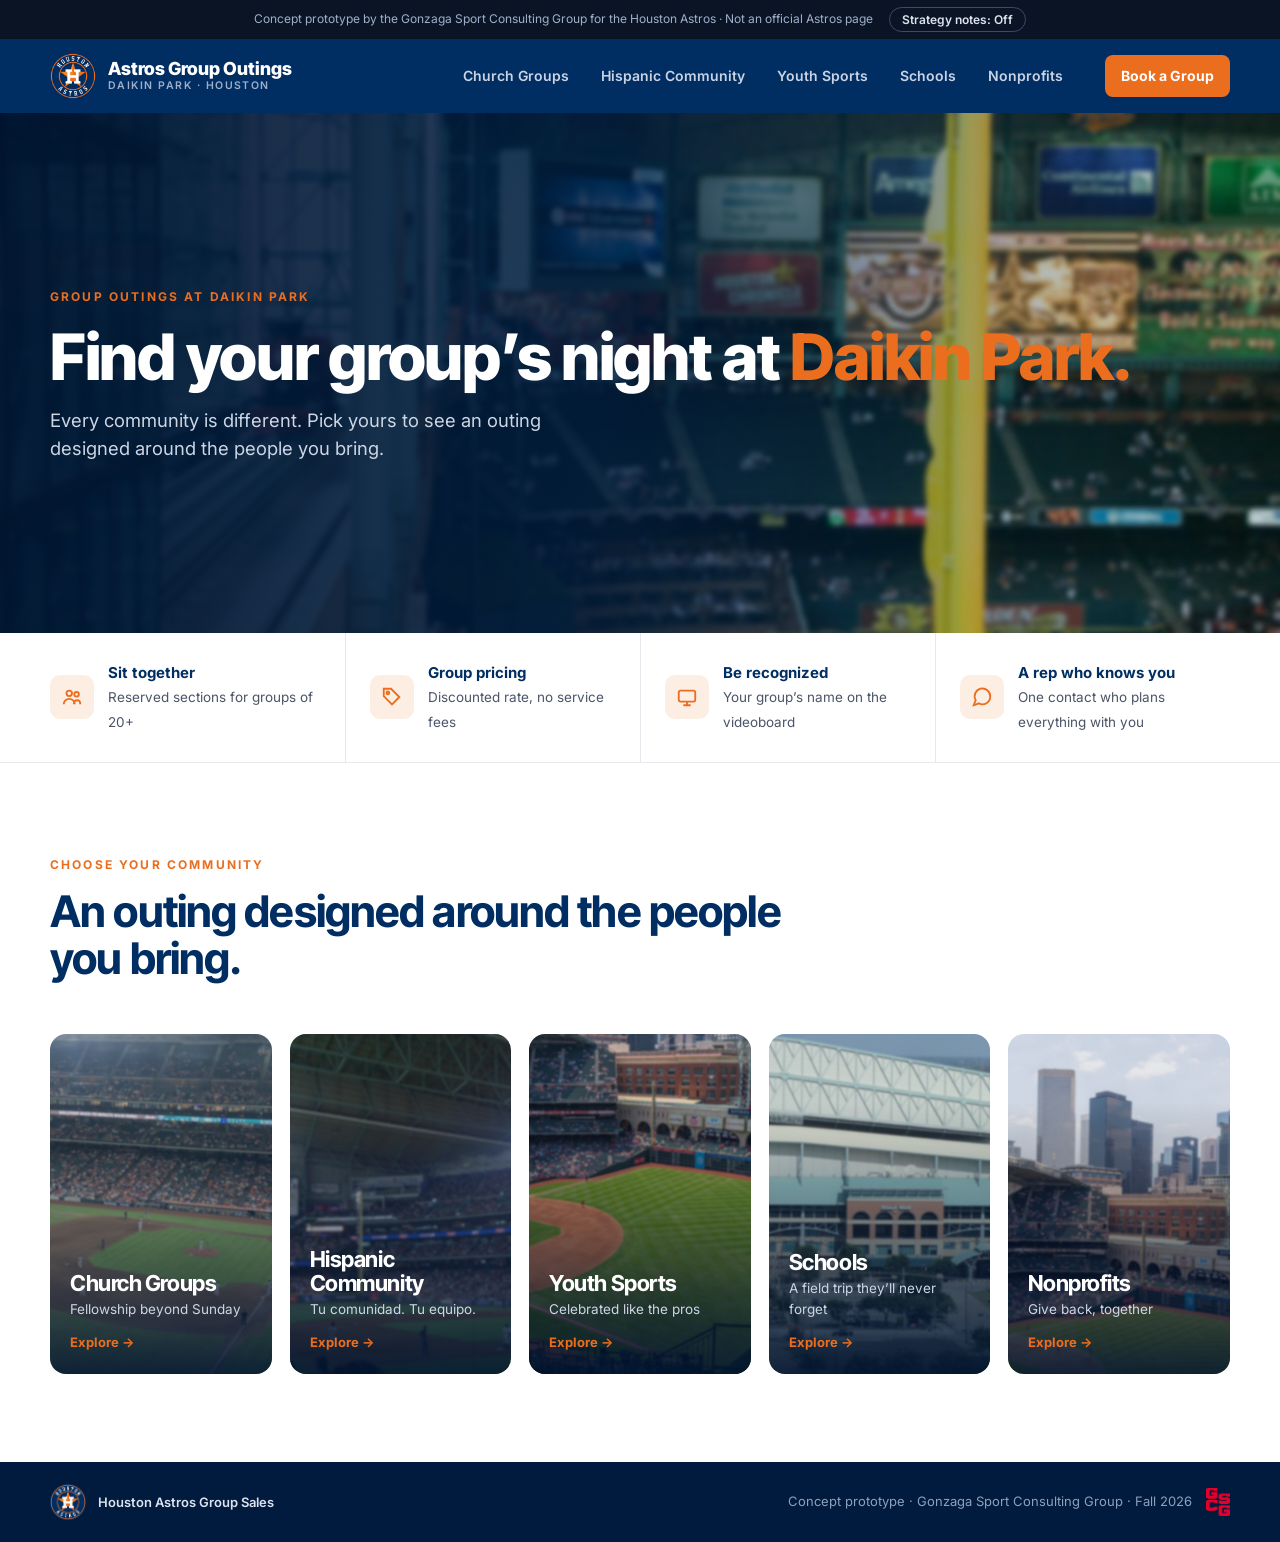
==== index.html @ 0f601f30 "Concept group-sales demo site with five community tabs Co-Authored-By: Claude Opus 5.5 <noreply@anth" ====
<!doctype html>
<html lang="en">
<head>
<meta charset="utf-8">
<meta name="viewport" content="width=device-width, initial-scale=1">
<meta name="robots" content="noindex, nofollow">
<title>Astros Group Outings · Concept</title>
<link rel="icon" href="img/astros.png">
<link rel="preconnect" href="https://fonts.googleapis.com"><link rel="preconnect" href="https://fonts.gstatic.com" crossorigin>
<link href="https://fonts.googleapis.com/css2?family=Inter:wght@400;500;600;700&family=Inter+Tight:wght@600;700;800&display=swap" rel="stylesheet">
<link rel="stylesheet" href="styles.css">
</head>
<body>
<div class="concept">Concept prototype by the Gonzaga Sport Consulting Group for the Houston Astros · Not an official Astros page
  <button id="notesBtn" aria-pressed="false">Strategy notes: Off</button></div>
<nav class="nav"><div class="w">
  <a class="brand" href="#"><img src="img/astros.png" alt="Houston Astros"><span>Astros Group Outings<small>Daikin Park · Houston</small></span></a>
  <ul id="tabs" role="tablist"></ul>
  <span class="btn or sm">Book a Group</span>
</div></nav>
<main id="app"></main>
<footer><div class="w"><span class="fl"><img src="img/astros.png" alt="">Houston Astros Group Sales</span><span>Concept prototype · Gonzaga Sport Consulting Group · Fall 2026 <img src="img/gscg.png" alt="GSCG" class="gscg"></span></div></footer>
<script src="content.js"></script>
<script src="app.js"></script>
</body>
</html>
---- styles.css ----
:root { --navy:#002D62; --navy-d:#001B3D; --orange:#EB6E1F; --orange-l:#FDEEE4; --ink:#0F1B2D; --body:#4B5568; --muted:#8A93A6; --line:#E6E8EE; --bg:#F6F7F9; --gscg:#E4002B; }
* { box-sizing: border-box; margin: 0; padding: 0; }
html { scroll-behavior: smooth; }
body { background: #fff; font: 16px/1.55 Inter, system-ui, sans-serif; color: var(--ink); -webkit-font-smoothing: antialiased; }
img { display: block; max-width: 100%; }
.w { width: min(1180px, 100% - 40px); margin: 0 auto; }
h1, h2, h3, h4 { font-family: 'Inter Tight', Inter, sans-serif; letter-spacing: -.02em; }
.eyebrow { font-size: 12px; font-weight: 700; letter-spacing: .18em; text-transform: uppercase; color: var(--orange); }

.concept { background: #0A1424; color: #9FB0CC; font-size: 12px; text-align: center; padding: 7px 12px; display: flex; justify-content: center; align-items: center; gap: 16px; flex-wrap: wrap; }
.concept button { font: 600 12px Inter; border: 1px solid #3A4A68; background: transparent; color: #DCE3EF; border-radius: 99px; padding: 4px 12px; cursor: pointer; }
.concept button[aria-pressed="true"] { background: var(--gscg); border-color: var(--gscg); color: #fff; }

.nav { background: var(--navy); position: sticky; top: 0; z-index: 20; }
.nav .w { display: flex; align-items: center; gap: 28px; height: 74px; }
.brand { display: flex; align-items: center; gap: 12px; color: #fff; text-decoration: none; font: 800 18px 'Inter Tight'; line-height: 1.05; white-space: nowrap; }
.brand img { height: 46px; width: 46px; }
.brand small { display: block; font: 600 10.5px Inter; color: #9FB0CC; letter-spacing: .14em; text-transform: uppercase; }
#tabs { list-style: none; display: flex; gap: 4px; margin-left: auto; }
#tabs a { display: block; color: #C9D3E3; text-decoration: none; font-size: 14px; font-weight: 600; padding: 9px 14px; border-radius: 8px; white-space: nowrap; }
#tabs a:hover { color: #fff; background: rgba(255,255,255,.06); }
#tabs a.on { color: #fff; background: rgba(235,110,31,.16); box-shadow: inset 0 -3px 0 var(--orange); }
.btn { display: inline-flex; align-items: center; gap: 10px; font-weight: 700; font-size: 15px; padding: 14px 24px; border-radius: 8px; text-decoration: none; cursor: pointer; border: 0; font-family: Inter; }
.btn.sm { padding: 10px 16px; font-size: 14px; white-space: nowrap; }
.btn.or { background: var(--orange); color: #fff; }
.btn.ol { color: #fff; border: 1.5px solid rgba(255,255,255,.5); background: transparent; }
.btn.nv { background: var(--navy); color: #fff; }

/* hero */
.hero { position: relative; min-height: 600px; background-size: cover; background-position: center; display: flex; }
.hero::before { content: ""; position: absolute; inset: 0; background: linear-gradient(95deg, rgba(0,20,48,.95) 0%, rgba(0,27,61,.84) 45%, rgba(0,27,61,.3) 78%, rgba(0,27,61,.12) 100%); }
.hero .w { position: relative; display: grid; grid-template-columns: 1fr 370px; gap: 56px; align-items: center; padding: 72px 0; }
.hero h1 { color: #fff; font-size: clamp(40px, 5vw, 66px); line-height: 1.03; font-weight: 800; margin: 16px 0; }
.hero h1 span { color: var(--orange); }
.hero p { color: #CDD6E4; font-size: 18.5px; max-width: 560px; }
.hero .tag { color: #94A3BC; font-style: italic; margin-top: 8px; font-size: 16px; }
.ctas { display: flex; gap: 14px; margin-top: 30px; flex-wrap: wrap; }
.pkg { background: #fff; border-radius: 14px; overflow: hidden; box-shadow: 0 30px 60px rgba(0,0,0,.35); }
.pkg .top { background: var(--orange); color: #fff; padding: 13px 22px; font-size: 12px; font-weight: 700; letter-spacing: .16em; text-transform: uppercase; }
.pkg .bd { padding: 22px; }
.pkg h3 { font-size: 23px; color: var(--navy); }
.pkg .meta { color: var(--body); font-size: 14px; margin: 6px 0 14px; }
.pkg ul { list-style: none; border-top: 1px solid var(--line); }
.pkg li { display: flex; gap: 12px; align-items: center; padding: 10px 0; border-bottom: 1px solid var(--line); font-size: 14.5px; }
.ck { flex: none; width: 20px; height: 20px; border-radius: 50%; background: var(--orange-l); display: grid; place-items: center; }
.pkg .note { font-size: 13px; color: var(--body); margin: 14px 0 12px; }
.pkg .btn { width: 100%; justify-content: center; }

/* benefit strip */
.strip { border-bottom: 1px solid var(--line); }
.strip .w { display: grid; grid-template-columns: repeat(4, 1fr); }
.strip .it { display: flex; gap: 14px; align-items: center; padding: 28px 24px; border-left: 1px solid var(--line); }
.strip .it:first-child { border-left: 0; padding-left: 0; }
.ico { flex: none; width: 44px; height: 44px; border-radius: 10px; background: var(--orange-l); display: grid; place-items: center; }
.strip b { display: block; font-size: 15px; color: var(--navy); }
.strip span { font-size: 13.5px; color: var(--body); }

section { padding: 88px 0; }
.head { max-width: 760px; margin-bottom: 52px; }
.head h2 { font-size: clamp(32px, 3.4vw, 44px); line-height: 1.08; color: var(--navy); margin: 12px 0 12px; }
.head p { font-size: 18px; color: var(--body); }

/* features */
.feat { display: grid; grid-template-columns: 1fr 1fr; gap: 72px; align-items: center; }
.feat + .feat { margin-top: 104px; }
.feat.rev .txt { order: 2; }
.feat h3 { font-size: 32px; line-height: 1.12; color: var(--navy); margin: 12px 0 14px; }
.feat .lead { font-size: 17px; color: var(--body); }
.feat ul { list-style: none; margin-top: 22px; display: grid; gap: 13px; }
.feat li { display: flex; gap: 12px; font-size: 15.5px; }
.tagnum { display: inline-flex; align-items: center; gap: 10px; }
.tagnum i { font: 800 13px 'Inter Tight'; font-style: normal; color: #fff; background: var(--navy); border-radius: 6px; padding: 4px 8px; }
.media { position: relative; }
.media > img { width: 100%; height: 430px; object-fit: cover; border-radius: 16px; }
.datacard { position: absolute; left: -44px; bottom: -40px; width: 400px; background: #fff; border-radius: 14px; padding: 22px 24px; box-shadow: 0 24px 50px rgba(0,27,61,.18); }
.datacard h4 { font-size: 14px; color: var(--navy); }
.datacard small { font-size: 10.5px; color: var(--muted); font-weight: 600; letter-spacing: .08em; text-transform: uppercase; }
.rows { margin-top: 14px; display: grid; gap: 11px; }
.row { display: grid; grid-template-columns: 150px 1fr 40px; align-items: center; gap: 10px; font-size: 12.5px; color: var(--body); }
.track { height: 10px; background: #EEF1F5; border-radius: 99px; overflow: hidden; }
.track span { display: block; height: 100%; background: #B8C4D6; border-radius: 99px; }
.row.hl { color: var(--navy); font-weight: 700; } .row.hl .track span { background: var(--orange); }
.row b { text-align: right; color: var(--navy); }
.jstage { height: 460px; border-radius: 16px; background: radial-gradient(circle at 50% 40%, #0E4A93 0%, #002D62 55%, #001B3D 100%); display: grid; place-items: center; position: relative; overflow: hidden; }
.jstage .lbl { position: absolute; left: 22px; top: 20px; color: #9FB0CC; font-size: 11px; font-weight: 700; letter-spacing: .16em; text-transform: uppercase; }
.proof { margin-top: 24px; padding: 16px 20px; border: 1px solid var(--line); border-left: 4px solid var(--orange); border-radius: 10px; background: var(--bg); font-size: 14.5px; color: var(--body); }
.proof b { color: var(--navy); }

/* foods */
.foodsec { background: var(--bg); }
.foods { display: grid; grid-template-columns: repeat(4, 1fr); gap: 20px; }
.food { background: #fff; border-radius: 14px; overflow: hidden; border: 1px solid var(--line); }
.food img { width: 100%; height: 200px; object-fit: cover; }
.food .bd { padding: 16px 20px 18px; }
.food h4 { font-size: 18px; color: var(--navy); }
.food p { font-size: 13.5px; color: var(--body); }
.food .pr { margin-top: 12px; padding-top: 10px; border-top: 1px solid var(--line); display: flex; justify-content: space-between; align-items: baseline; font-size: 12px; color: var(--muted); }
.food .pr b { font: 800 20px 'Inter Tight'; color: var(--orange); }

/* strategy notes */
.strategy { display: none; background: #0B1626; color: #DCE3EF; }
body.notes .strategy { display: block; }
.strategy .head h2 { color: #fff; }
.strategy .head p { color: #9FB0CC; }
.gs { display: inline-flex; align-items: center; gap: 8px; color: #fff; background: var(--gscg); font-size: 11px; font-weight: 700; letter-spacing: .14em; text-transform: uppercase; padding: 5px 10px; border-radius: 6px; }
.gs img { height: 16px; filter: brightness(10); }
.draft { font-size: 10.5px; font-weight: 700; letter-spacing: .12em; text-transform: uppercase; color: #F5B184; border: 1px solid #F5B184; padding: 2px 7px; border-radius: 5px; margin-left: 8px; }
.vpq { background: #12223A; border-left: 4px solid var(--orange); border-radius: 0 14px 14px 0; padding: 26px 30px; font: 600 21px/1.45 'Inter Tight'; color: #fff; }
.vp4 { display: grid; grid-template-columns: repeat(4, 1fr); gap: 14px; margin-top: 16px; }
.vp4 div { background: #12223A; border-radius: 12px; padding: 18px; }
.vp4 b { display: block; font-size: 11px; letter-spacing: .14em; text-transform: uppercase; color: var(--orange); margin-bottom: 6px; }
.vp4 span { font-size: 14px; color: #C3CDDD; }
.reach { display: grid; grid-template-columns: 1.4fr 1fr; gap: 20px; margin-top: 28px; }
.mail { background: #fff; color: var(--ink); border-radius: 14px; overflow: hidden; }
.mail .bar { background: #EEF1F5; padding: 12px 18px; font-size: 13px; color: var(--body); display: grid; gap: 3px; }
.mail .bar b { color: var(--ink); }
.mail .body { padding: 18px; font-size: 14.5px; line-height: 1.6; }
.chan { background: #12223A; border-radius: 14px; padding: 20px 22px; }
.chan h4 { color: #fff; font-size: 15px; margin-bottom: 10px; }
.chan li { list-style: none; padding: 9px 0; border-top: 1px solid #22344F; font-size: 14px; color: #C3CDDD; }

/* form */
.formgrid { display: grid; grid-template-columns: 400px 1fr; gap: 38px; }
.side { background: var(--navy); color: #fff; border-radius: 16px; padding: 36px; }
.side h3 { font-size: 28px; line-height: 1.15; margin: 12px 0; }
.side p { color: #B9C4D6; font-size: 15px; }
.steps { margin: 26px 0; display: grid; gap: 16px; }
.step { display: flex; gap: 14px; }
.step i { font-style: normal; flex: none; width: 30px; height: 30px; border-radius: 50%; border: 1.5px solid var(--orange); color: var(--orange); font-weight: 700; font-size: 13px; display: grid; place-items: center; }
.step b { display: block; font-size: 15px; } .step span { color: #9FB0CC; font-size: 13.5px; }
.contact { border-top: 1px solid rgba(255,255,255,.14); padding-top: 20px; display: grid; gap: 14px; }
.contact > div { display: flex; gap: 14px; align-items: center; font-size: 15px; }
.contact small { display: block; color: #8FA0BD; font-size: 11px; letter-spacing: .12em; text-transform: uppercase; font-weight: 700; }
.form { border: 1px solid var(--line); border-radius: 16px; padding: 36px; box-shadow: 0 20px 50px rgba(0,27,61,.07); }
.form h3 { font-size: 26px; color: var(--navy); }
.form > p { color: var(--body); margin: 6px 0 24px; font-size: 15px; }
.grid2 { display: grid; grid-template-columns: 1fr 1fr; gap: 16px; }
.fld label { display: block; font-size: 13px; font-weight: 600; margin-bottom: 7px; }
.fld input, .fld select, .fld textarea { width: 100%; height: 48px; border: 1px solid #D5DAE3; border-radius: 8px; padding: 0 14px; font: 14.5px Inter; color: var(--ink); background: #fff; }
.fld textarea { height: 90px; padding-top: 12px; resize: vertical; }
.fld.full { grid-column: 1 / -1; }
.seg { display: flex; border: 1px solid #D5DAE3; border-radius: 8px; overflow: hidden; }
.seg span { flex: 1; text-align: center; padding: 12px 0; font-size: 13.5px; color: var(--body); border-left: 1px solid #D5DAE3; font-weight: 500; }
.seg span:first-child { border-left: 0; }
.seg span.on { background: var(--navy); color: #fff; font-weight: 600; }
.submit { display: flex; align-items: center; justify-content: space-between; gap: 20px; margin-top: 24px; padding-top: 20px; border-top: 1px solid var(--line); }
.submit p { font-size: 13px; color: var(--muted); max-width: 420px; }
.toast { display: none; margin-top: 14px; background: var(--orange-l); color: var(--navy); border-radius: 8px; padding: 12px 14px; font-size: 14px; font-weight: 600; }

/* home */
.cards { display: grid; grid-template-columns: repeat(5, 1fr); gap: 18px; }
.ccard { position: relative; height: 340px; border-radius: 16px; overflow: hidden; text-decoration: none; color: #fff; background-size: cover; background-position: center; transition: transform .2s; }
.ccard:hover { transform: translateY(-4px); }
.ccard::before { content: ""; position: absolute; inset: 0; background: linear-gradient(180deg, rgba(0,27,61,.1) 20%, rgba(0,20,48,.92) 100%); }
.ccard div { position: absolute; left: 20px; right: 20px; bottom: 20px; }
.ccard h3 { font-size: 22px; line-height: 1.1; }
.ccard p { font-size: 13.5px; color: #CDD6E4; margin-top: 4px; }
.ccard span { display: inline-block; margin-top: 12px; font-size: 13px; font-weight: 700; color: var(--orange); }

footer { background: var(--navy-d); color: #8FA0BD; font-size: 13px; }
footer .w { display: flex; justify-content: space-between; align-items: center; min-height: 80px; gap: 20px; flex-wrap: wrap; padding: 16px 0; }
footer .fl { display: flex; align-items: center; gap: 12px; color: #DCE3EF; font-weight: 600; }
footer img { height: 36px; display: inline-block; vertical-align: middle; }
footer .gscg { height: 28px; margin-left: 10px; }

@media (max-width: 1100px) {
  .nav .w { height: auto; flex-wrap: wrap; padding: 12px 0; gap: 12px; }
  #tabs { margin-left: 0; flex-wrap: wrap; order: 3; width: 100%; }
  .hero .w, .feat, .formgrid, .reach { grid-template-columns: 1fr; }
  .feat.rev .txt { order: 0; }
  .datacard { position: static; width: auto; margin-top: 16px; }
  .strip .w, .foods, .vp4 { grid-template-columns: 1fr 1fr; }
  .cards { grid-template-columns: 1fr 1fr; }
}
@media (max-width: 640px) {
  .strip .w, .foods, .vp4, .cards, .grid2 { grid-template-columns: 1fr; }
  .strip .it { border-left: 0; padding-left: 0; }
  .nav .btn { display: none; }
}
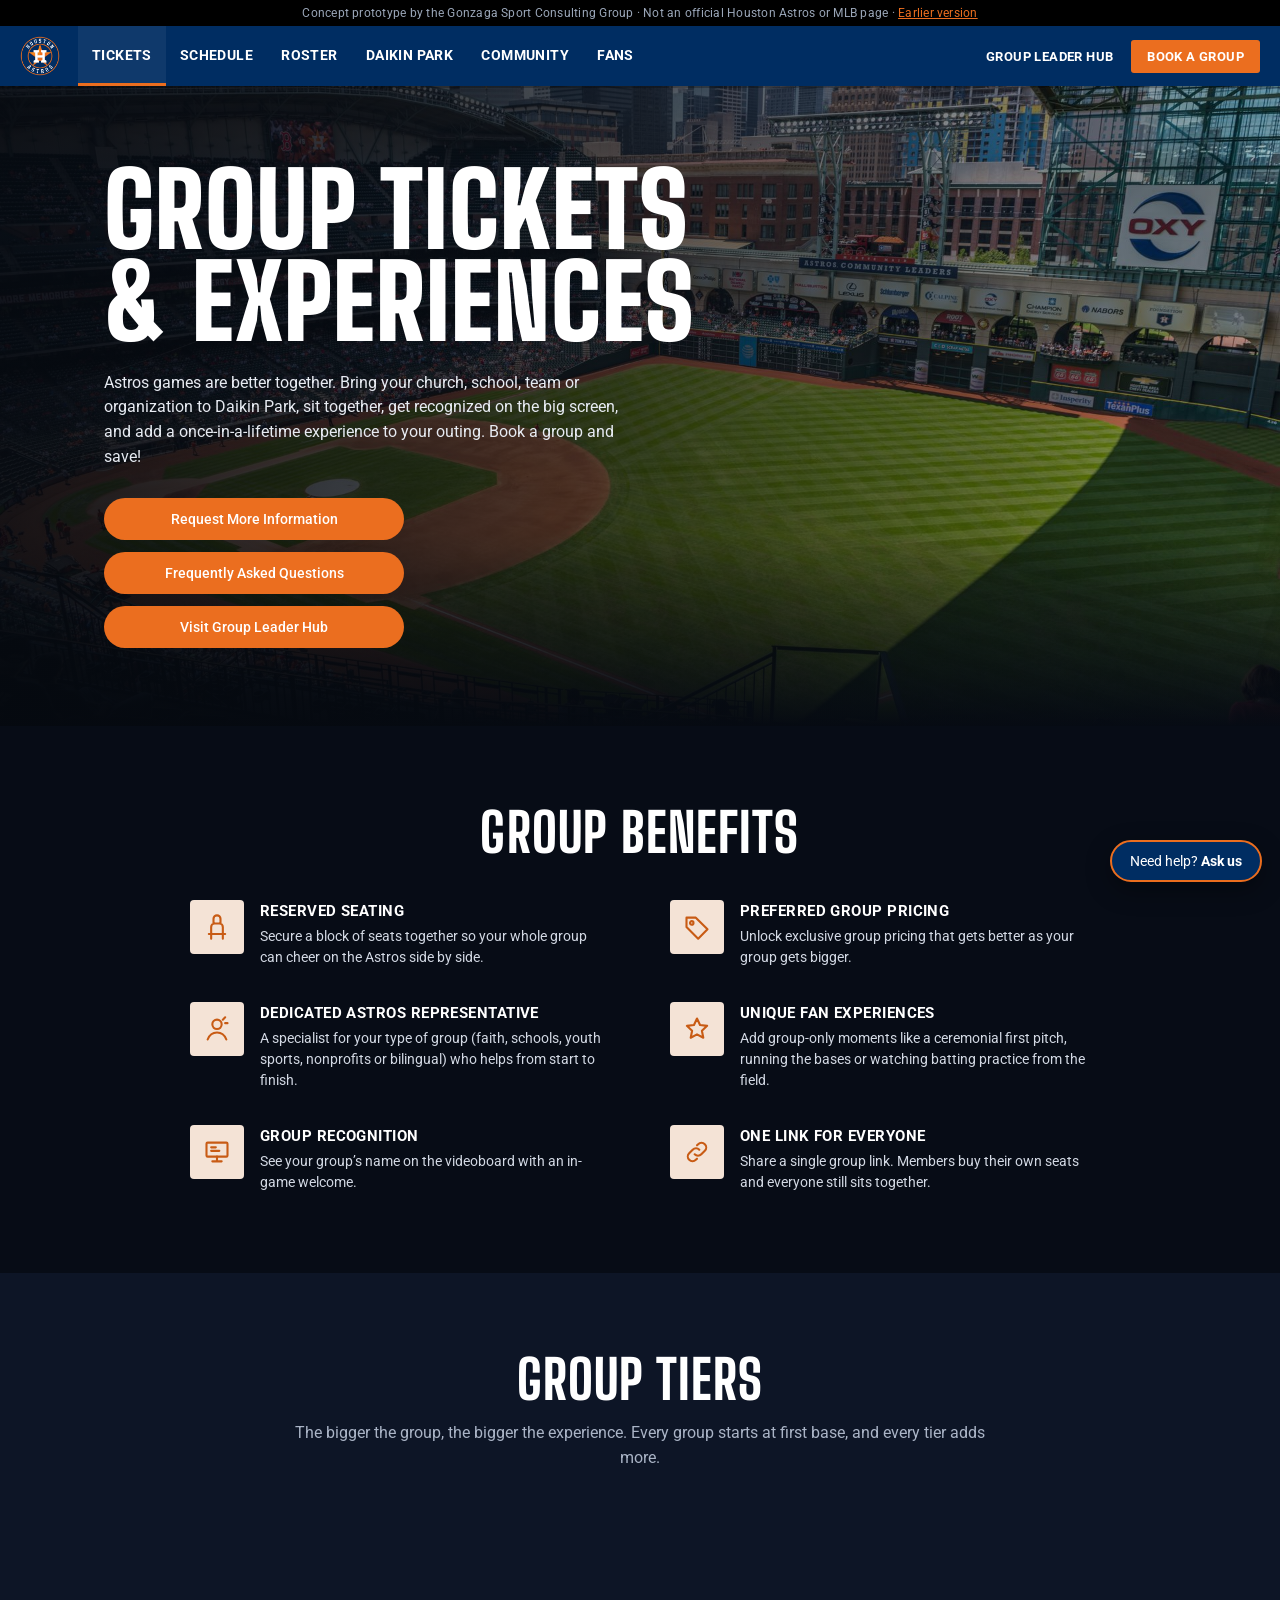
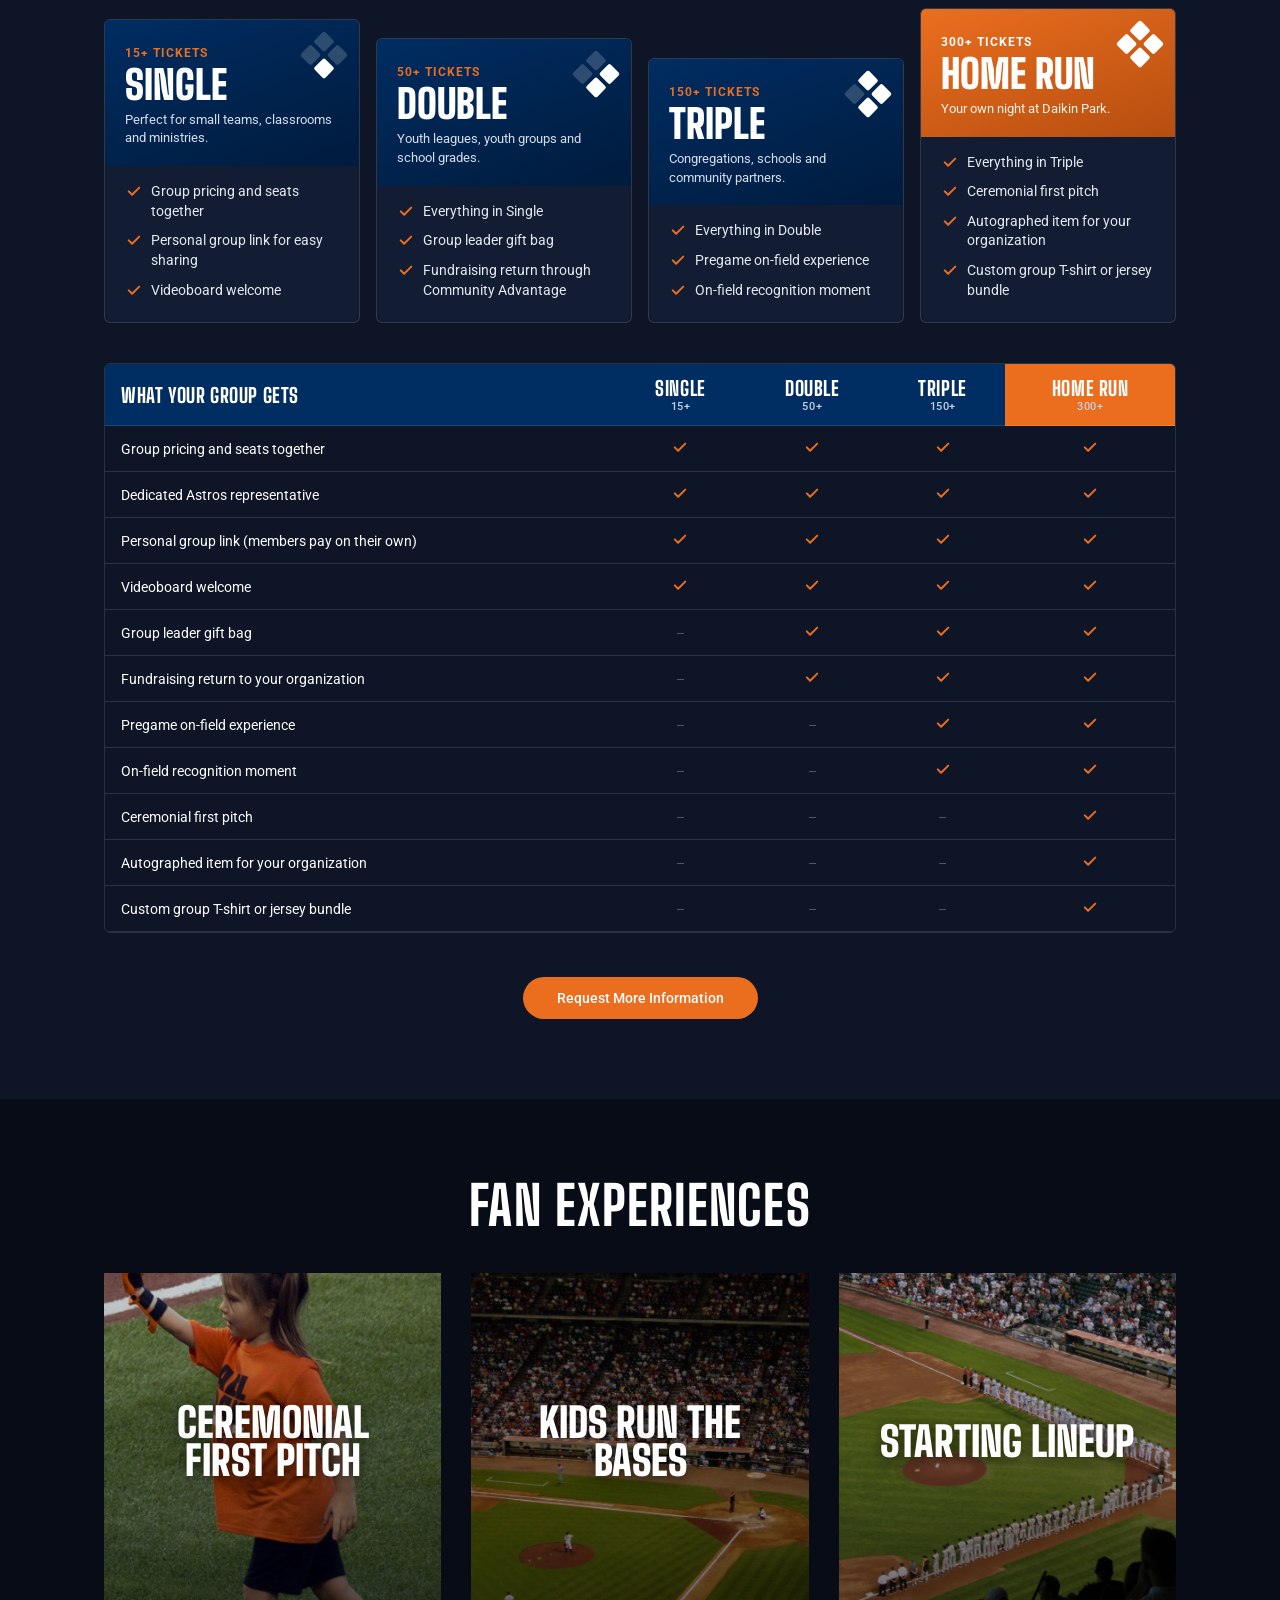
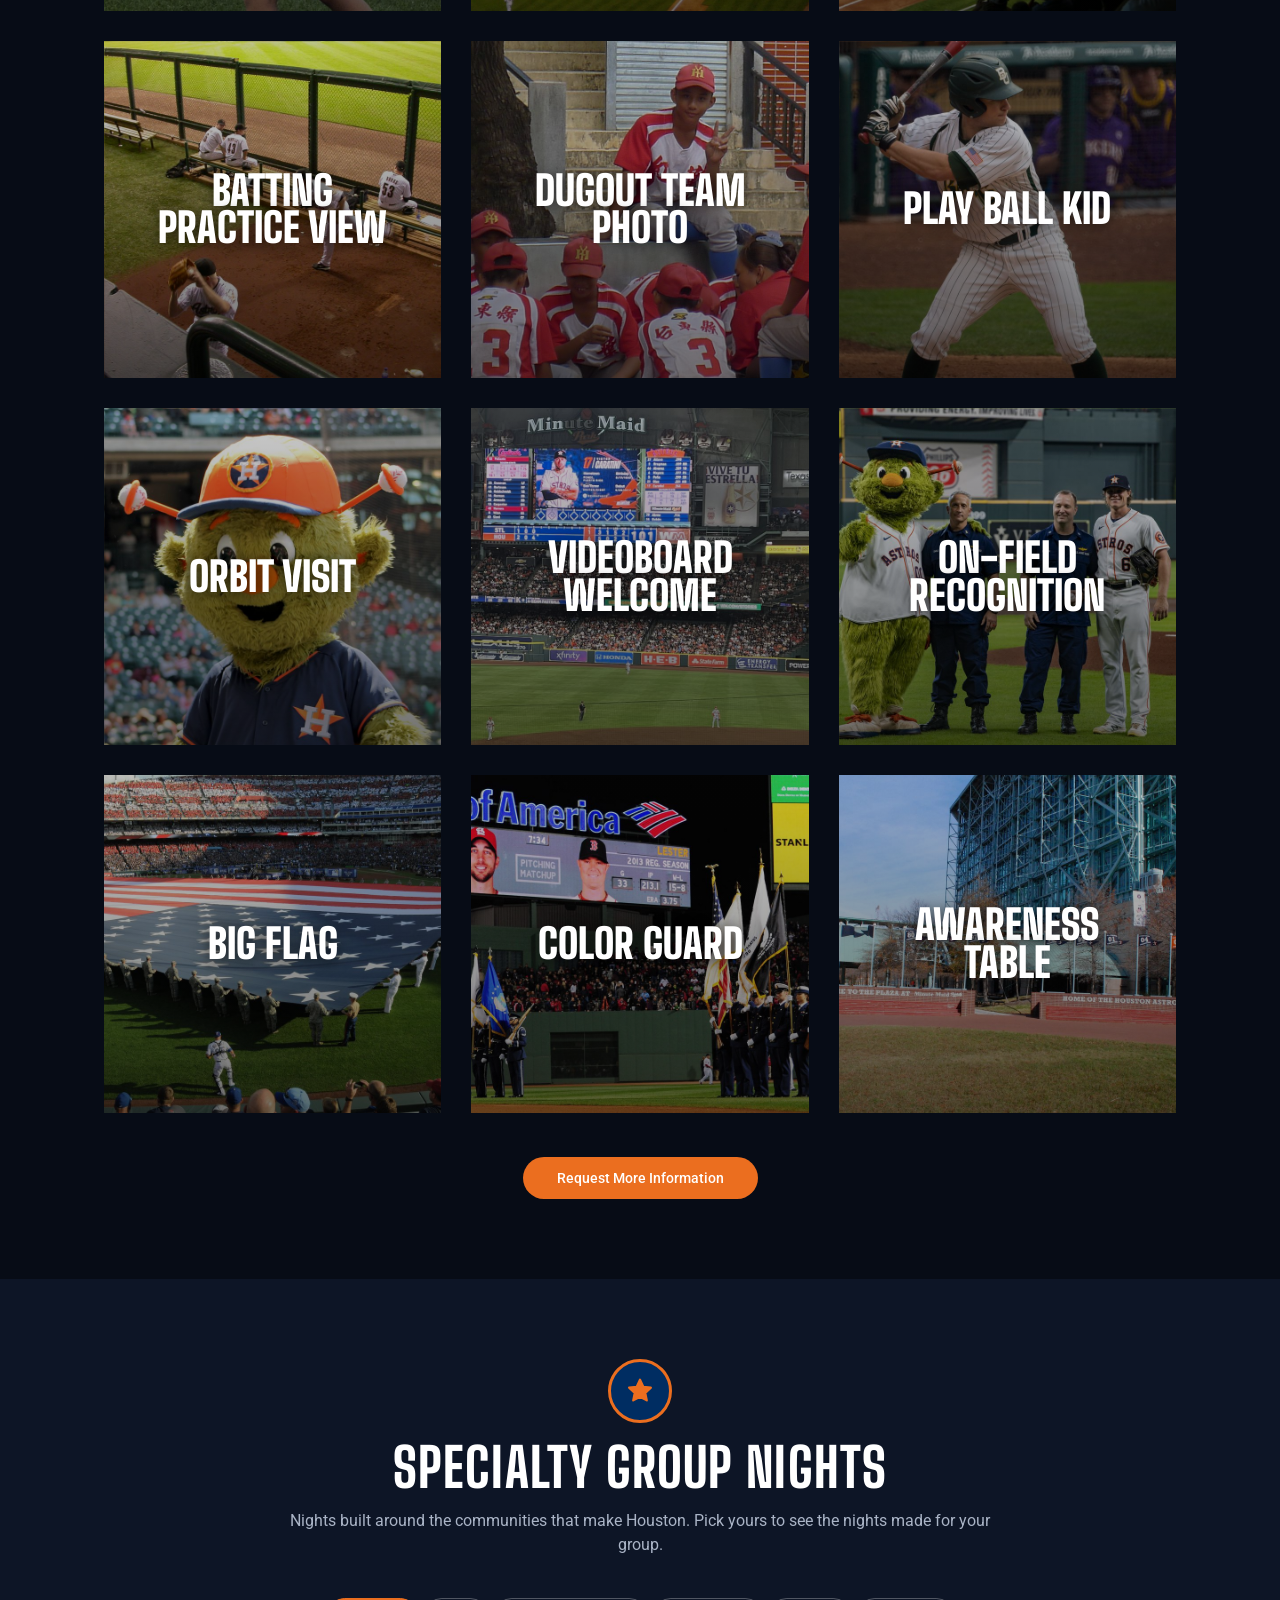
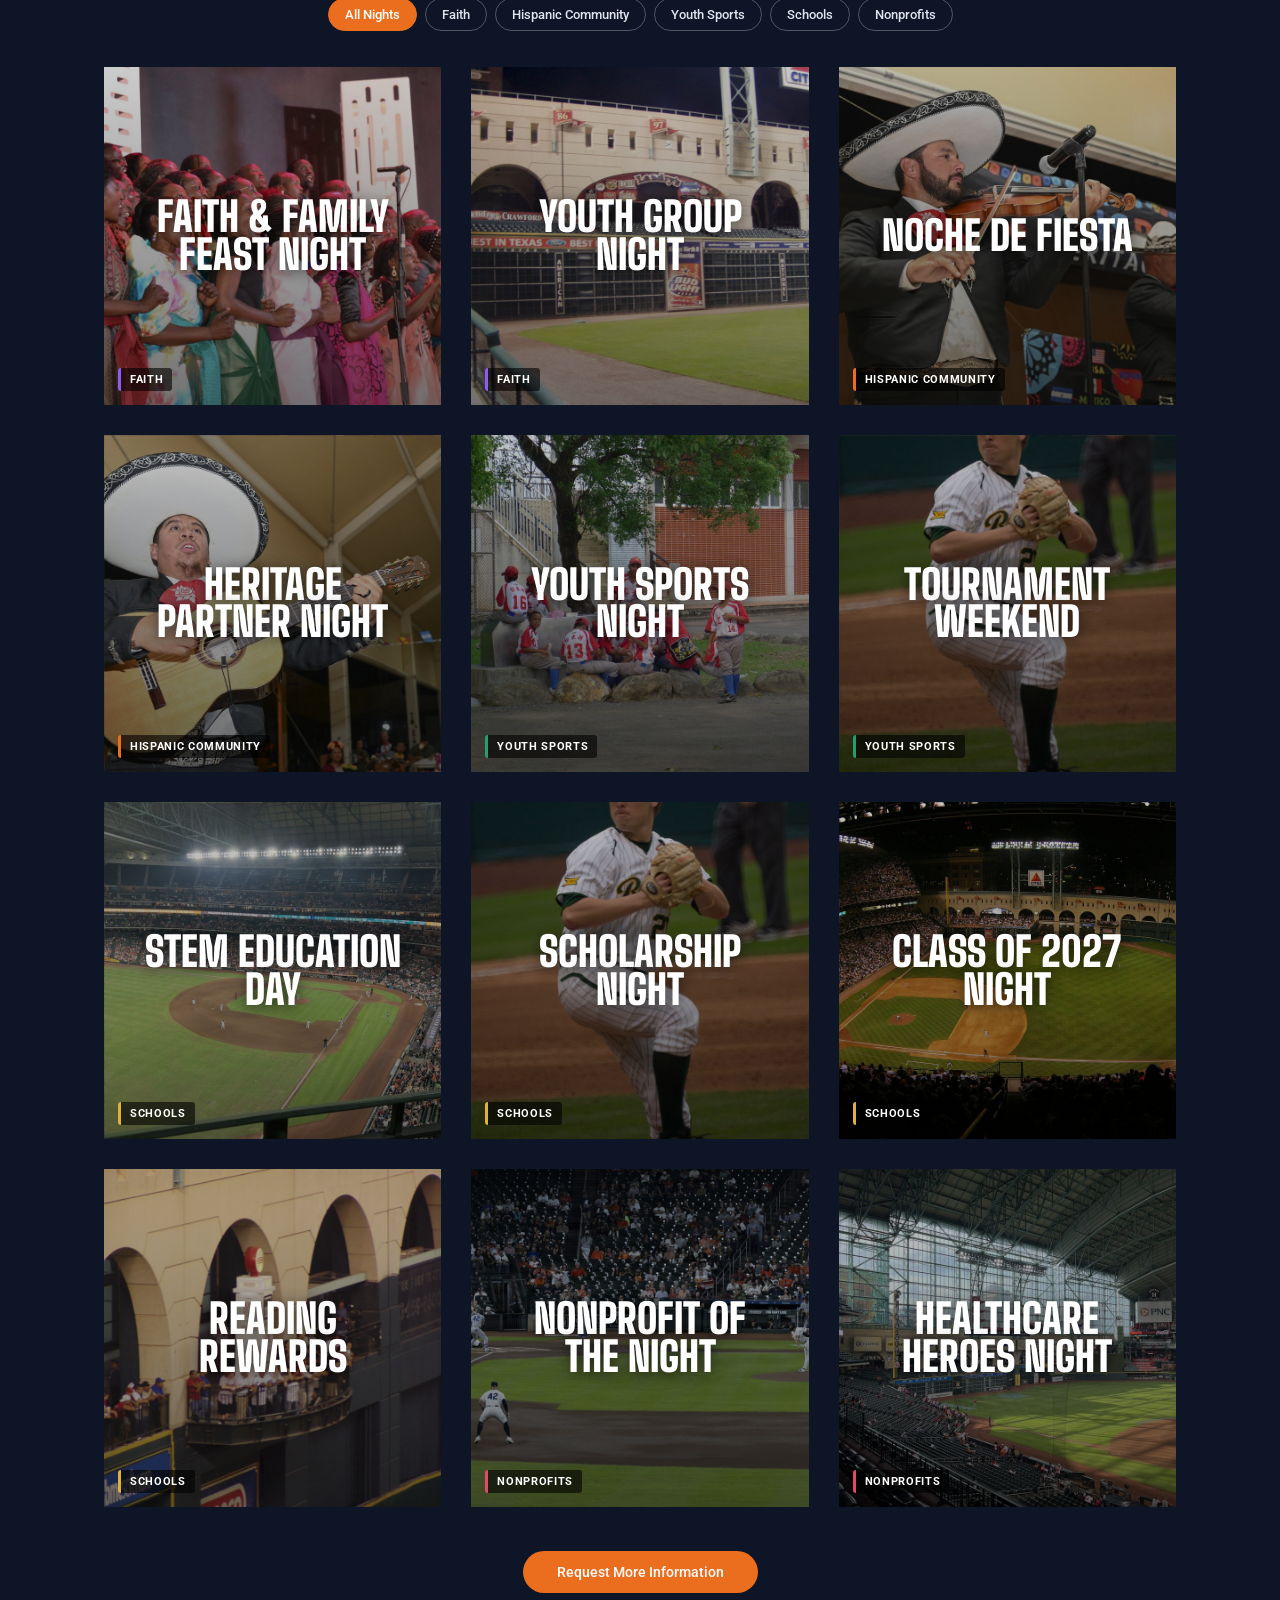
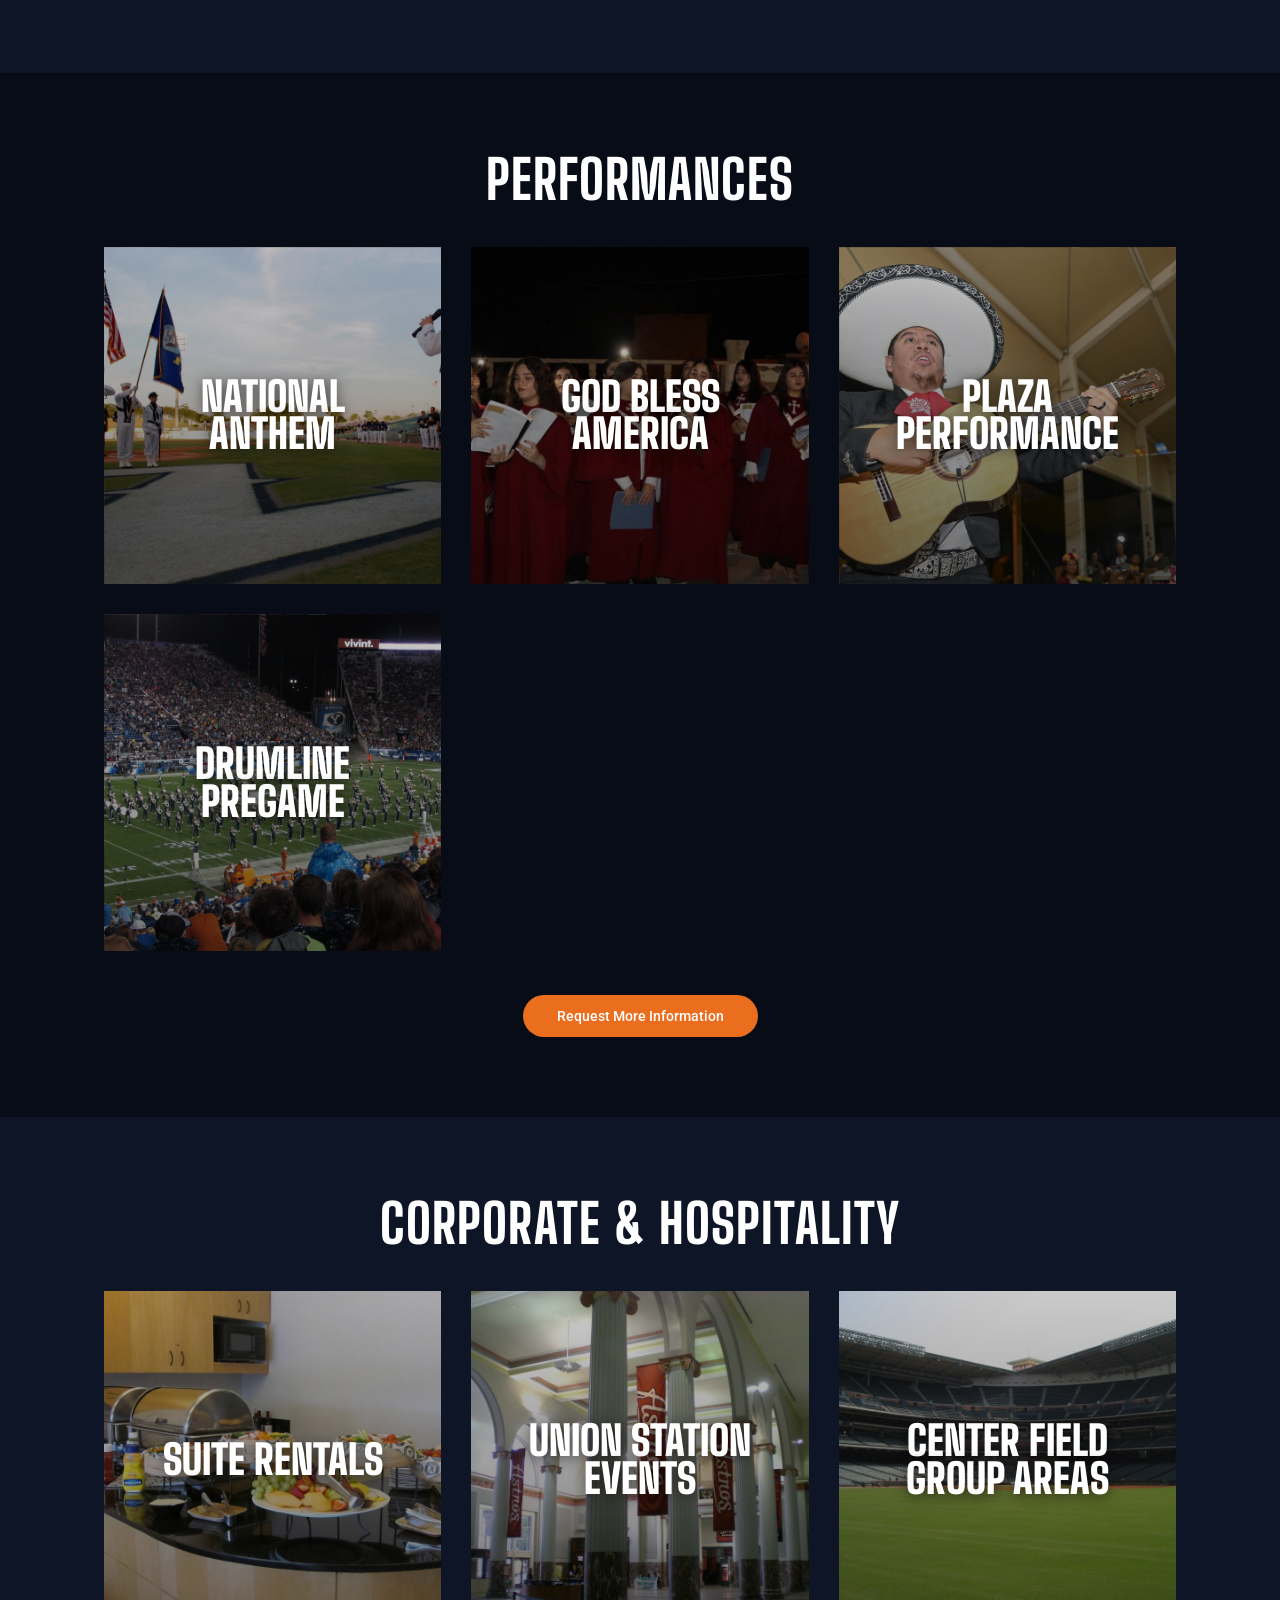
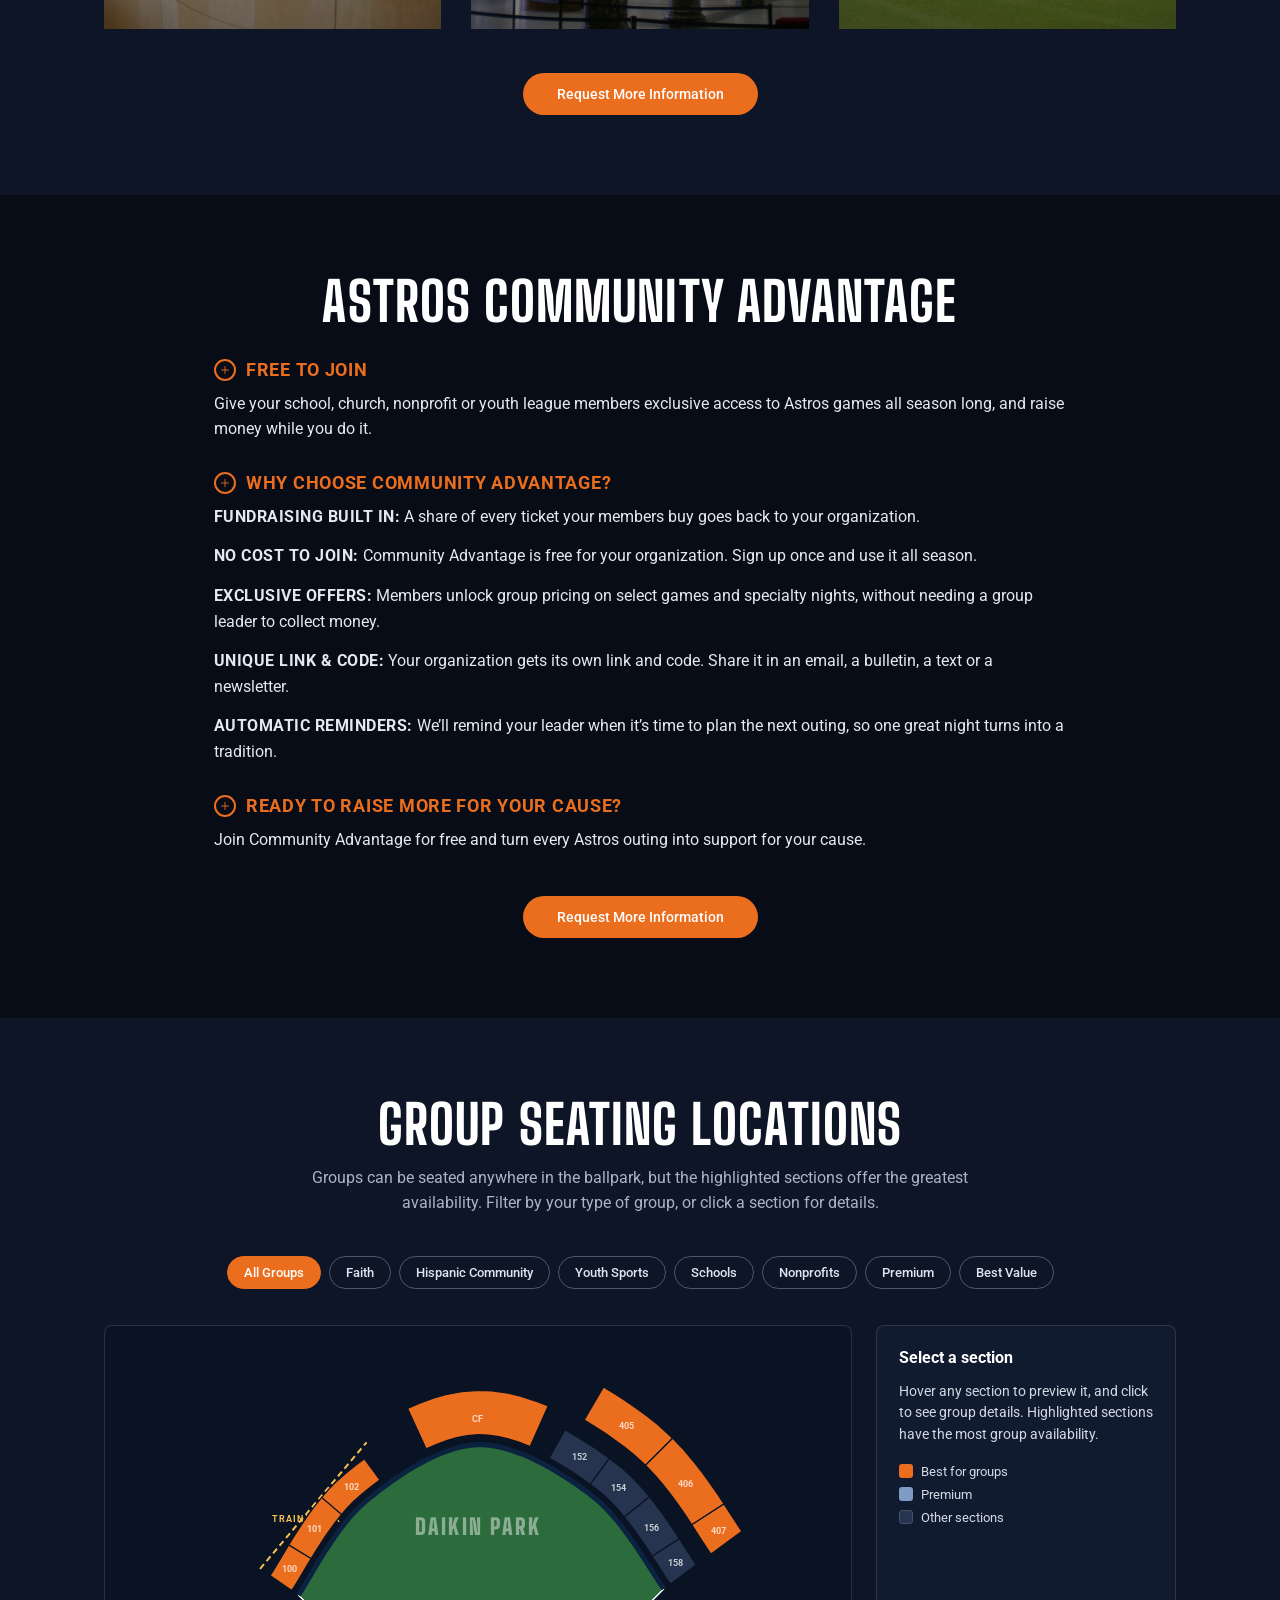
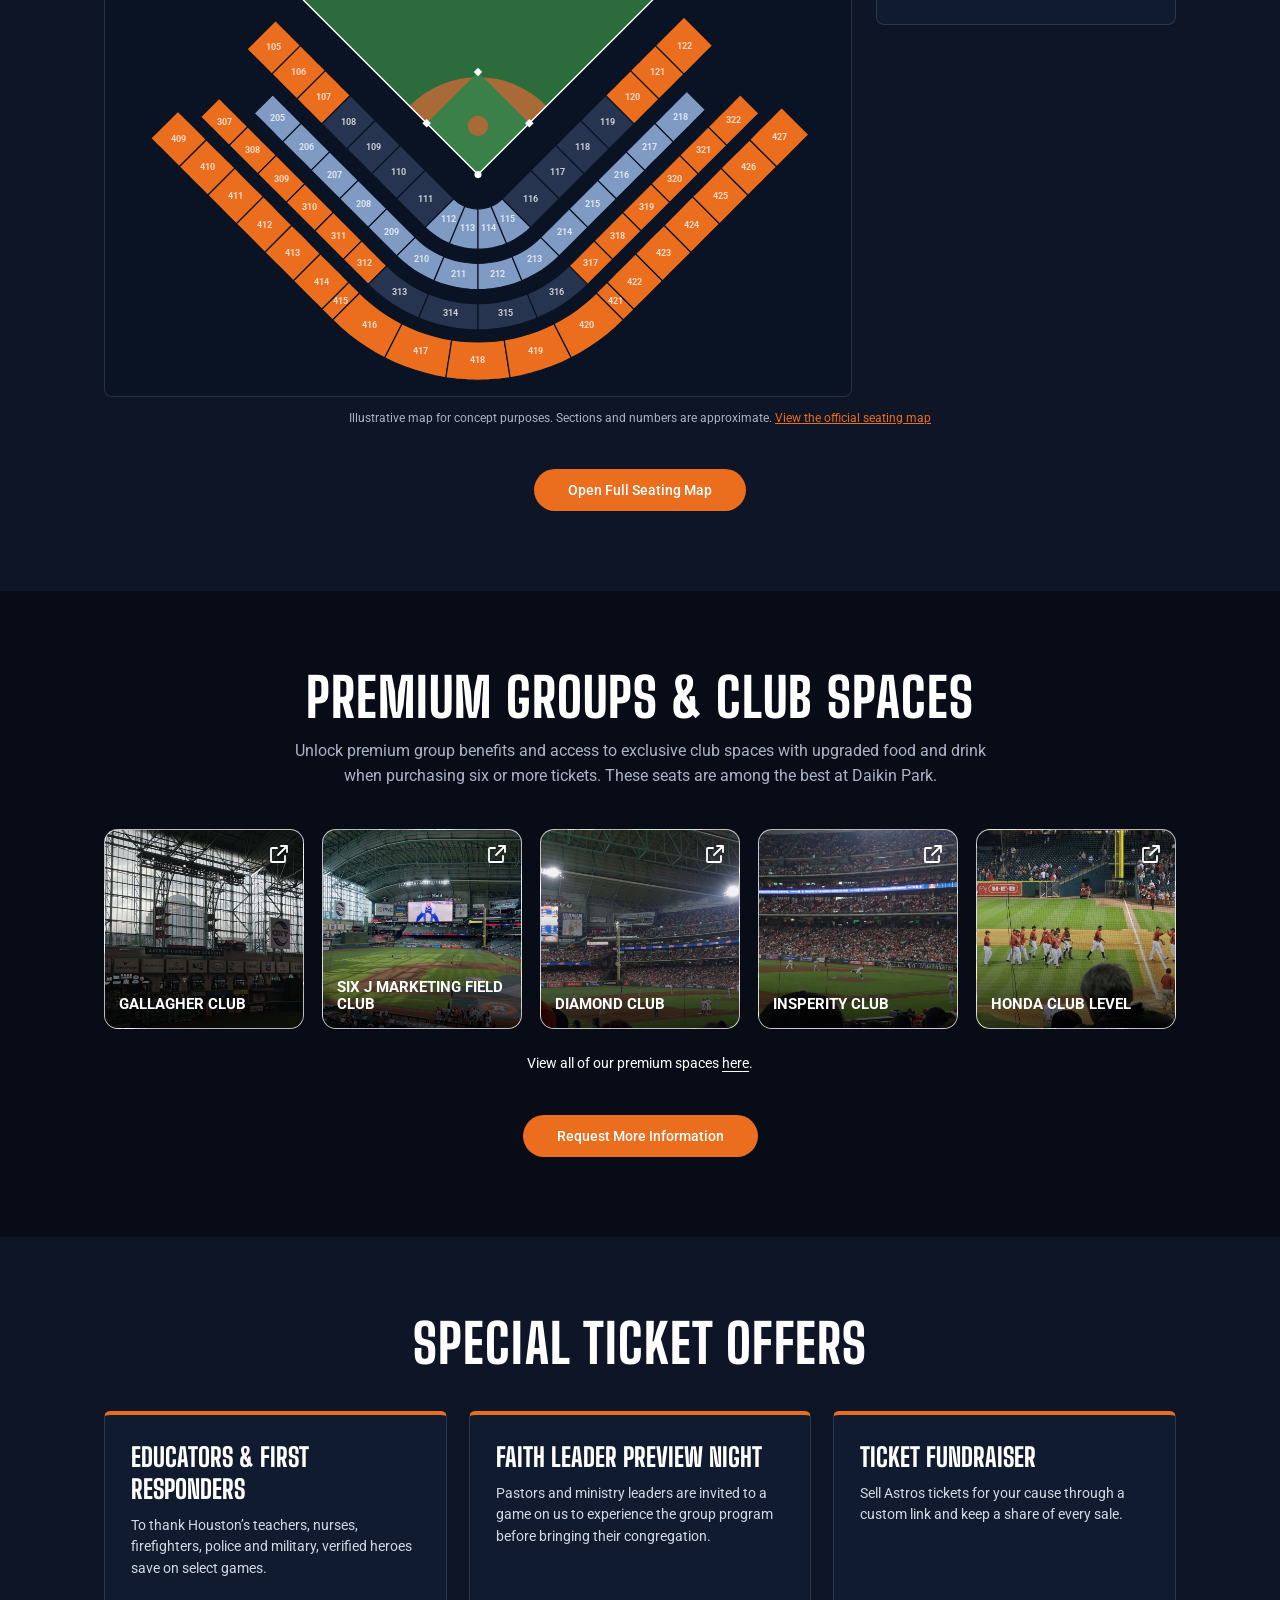
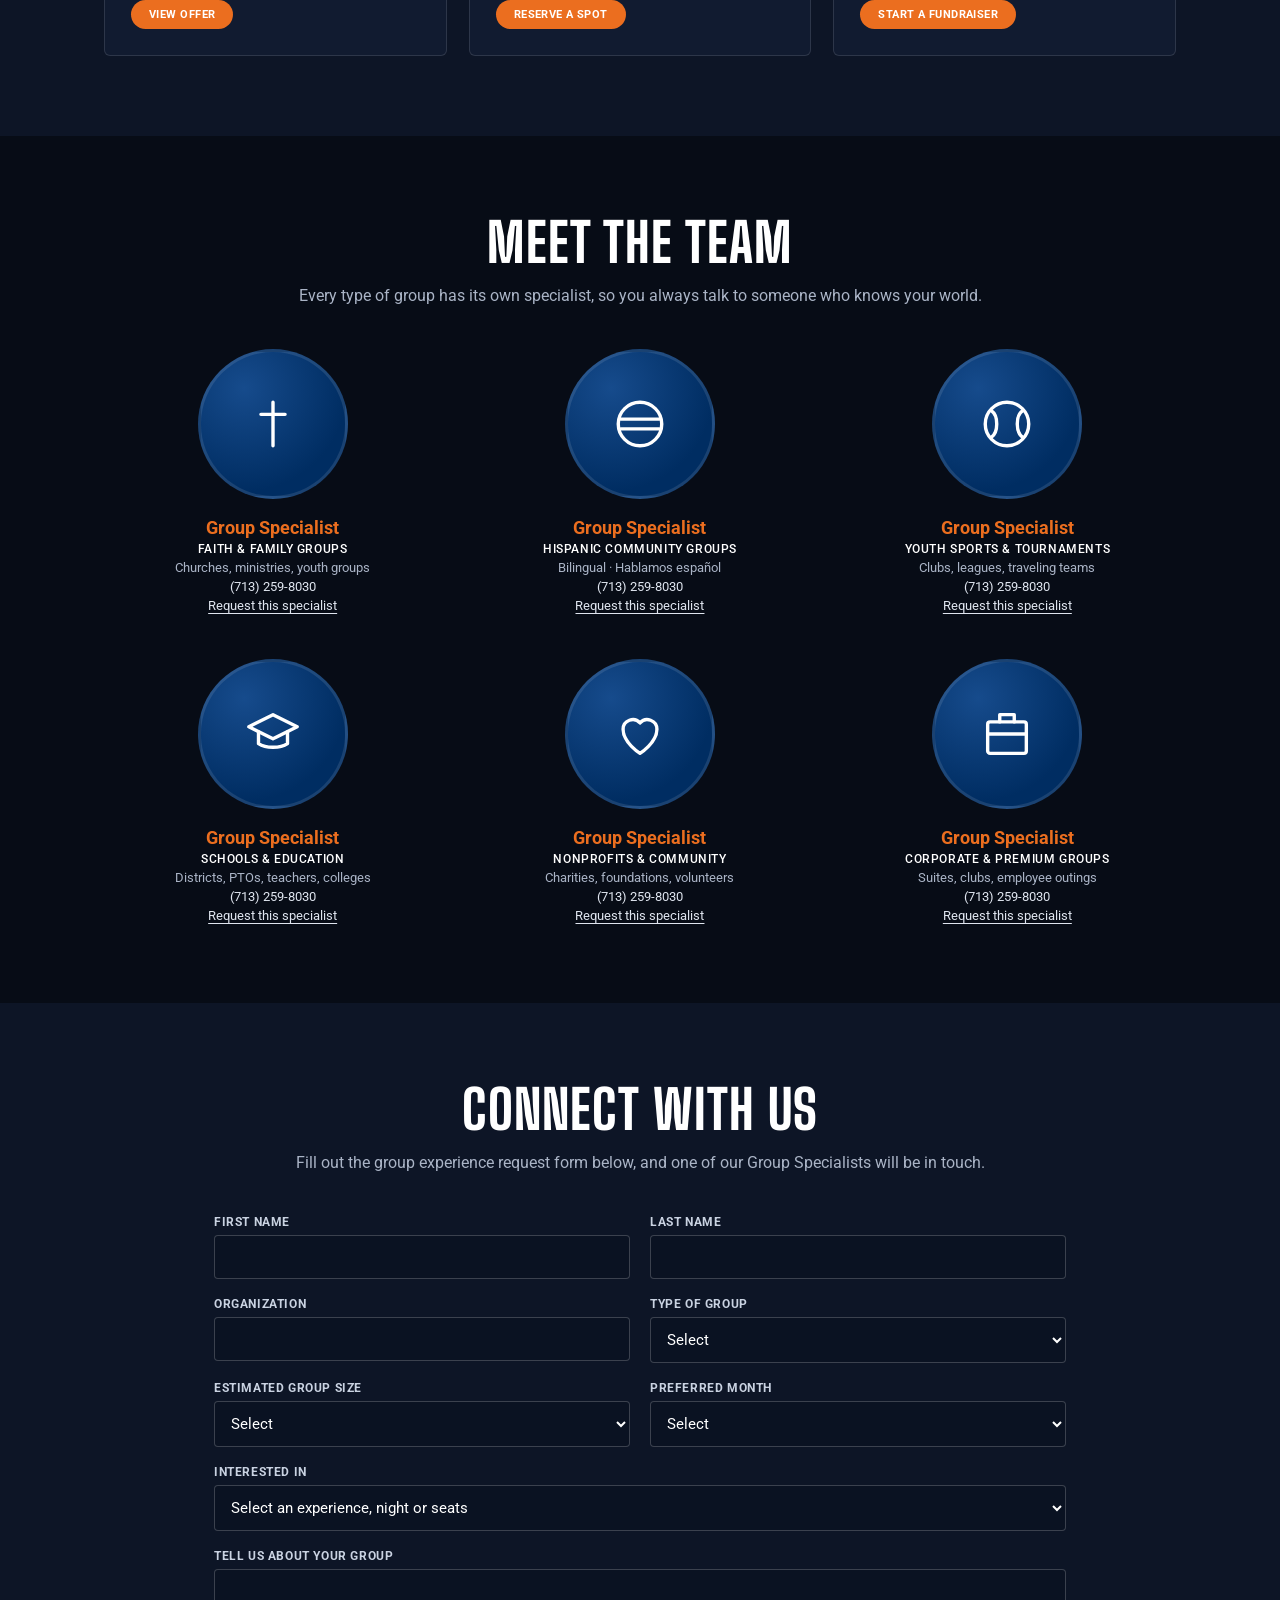
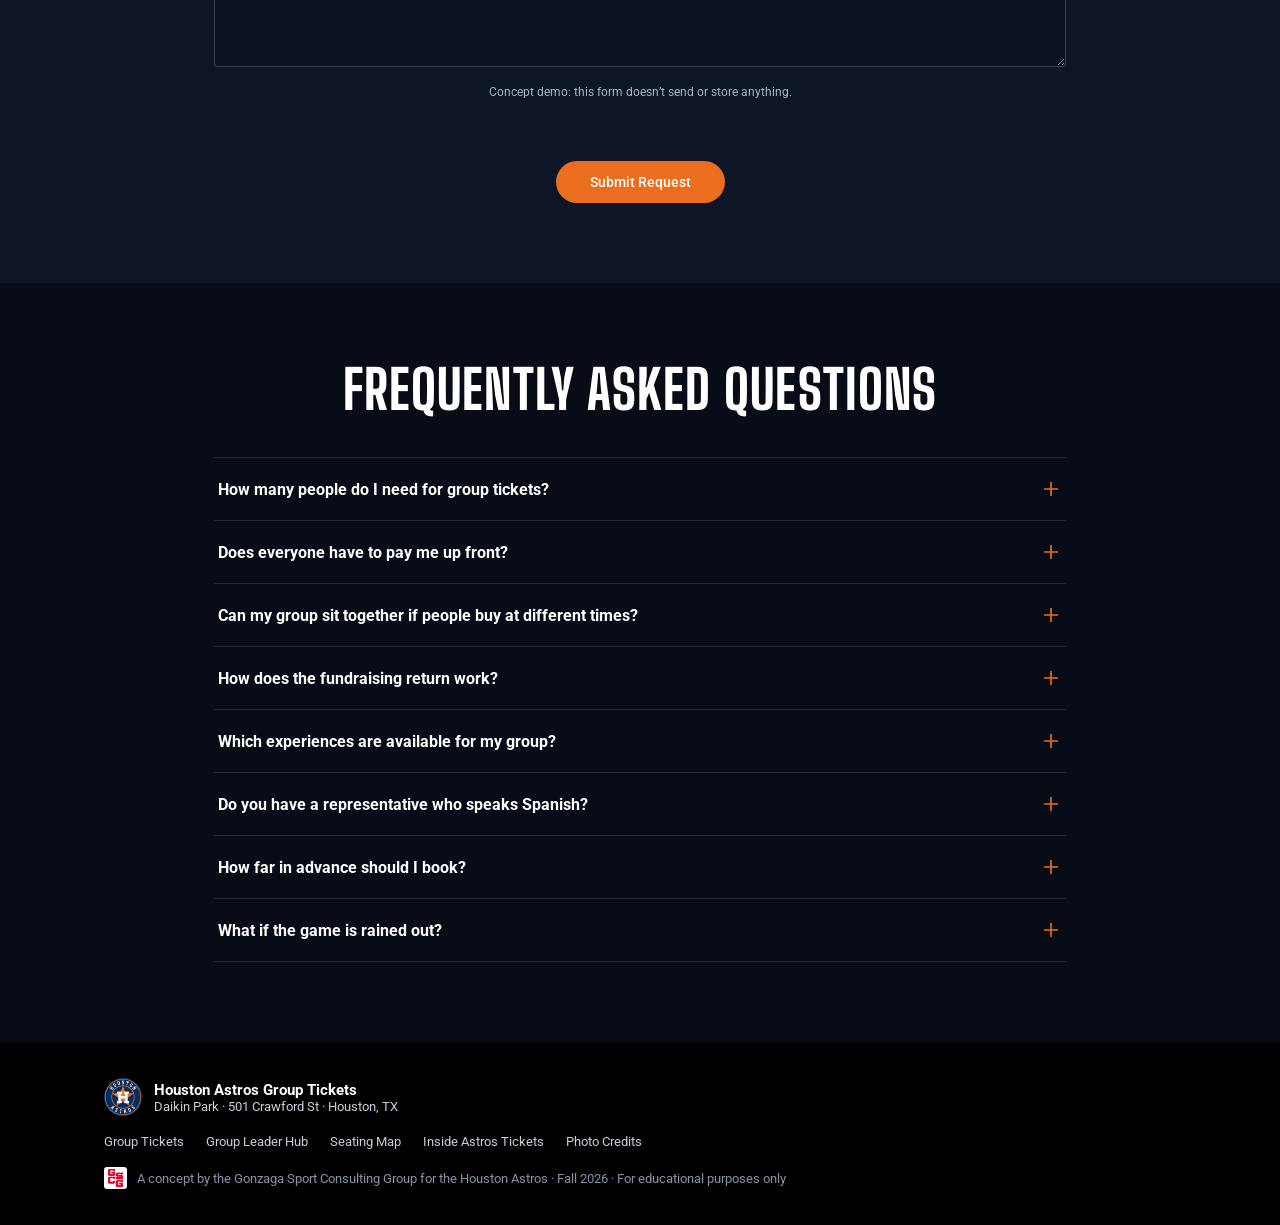
==== commit 3f2500f8: "Rebuild as Cavs-style Astros group tickets concept Group tiers, fan experiences, specialty group nig" ====
--- a/index.html
+++ b/index.html
@@ -4,23 +4,26 @@
 <meta charset="utf-8">
 <meta name="viewport" content="width=device-width, initial-scale=1">
 <meta name="robots" content="noindex, nofollow">
-<title>Astros Group Outings · Concept</title>
+<title>Astros Group Tickets · GSCG Concept</title>
+<meta name="description" content="A student concept for Houston Astros group ticket sales, by the Gonzaga Sport Consulting Group.">
 <link rel="icon" href="img/astros.png">
 <link rel="preconnect" href="https://fonts.googleapis.com"><link rel="preconnect" href="https://fonts.gstatic.com" crossorigin>
-<link href="https://fonts.googleapis.com/css2?family=Inter:wght@400;500;600;700&family=Inter+Tight:wght@600;700;800&display=swap" rel="stylesheet">
+<link href="https://fonts.googleapis.com/css2?family=Big+Shoulders+Display:wght@700;800;900&family=Roboto:wght@400;500;700&display=swap" rel="stylesheet">
 <link rel="stylesheet" href="styles.css">
 </head>
 <body>
-<div class="concept">Concept prototype by the Gonzaga Sport Consulting Group for the Houston Astros · Not an official Astros page
-  <button id="notesBtn" aria-pressed="false">Strategy notes: Off</button></div>
-<nav class="nav"><div class="w">
-  <a class="brand" href="#"><img src="img/astros.png" alt="Houston Astros"><span>Astros Group Outings<small>Daikin Park · Houston</small></span></a>
-  <ul id="tabs" role="tablist"></ul>
-  <span class="btn or sm">Book a Group</span>
-</div></nav>
+<div class="concept">Concept prototype by the Gonzaga Sport Consulting Group · Not an official Houston Astros or MLB page · <a href="v1/">Earlier version</a></div>
+<header class="site-nav"><nav id="nav" class="nav-in"></nav></header>
 <main id="app"></main>
-<footer><div class="w"><span class="fl"><img src="img/astros.png" alt="">Houston Astros Group Sales</span><span>Concept prototype · Gonzaga Sport Consulting Group · Fall 2026 <img src="img/gscg.png" alt="GSCG" class="gscg"></span></div></footer>
+<footer class="foot"><div class="w foot-in">
+  <div class="foot-brand"><img src="img/astros.png" alt=""><div><b>Houston Astros Group Tickets</b><span>Daikin Park · 501 Crawford St · Houston, TX</span></div></div>
+  <ul><li><a href="#/">Group Tickets</a></li><li><a href="#/hub">Group Leader Hub</a></li><li><a href="#/seating-map">Seating Map</a></li><li><a href="#/tickets">Inside Astros Tickets</a></li><li><a href="#/credits">Photo Credits</a></li></ul>
+  <p class="foot-gscg"><img src="img/gscg.png" alt="GSCG">A concept by the Gonzaga Sport Consulting Group for the Houston Astros · Fall 2026 · For educational purposes only</p>
+</div></footer>
+<div id="help" class="help"></div>
+<div id="toast" class="toast" role="status"></div>
 <script src="content.js"></script>
+<script src="map.js"></script>
 <script src="app.js"></script>
 </body>
 </html>
--- a/styles.css
+++ b/styles.css
@@ -1,179 +1,350 @@
-:root { --navy:#002D62; --navy-d:#001B3D; --orange:#EB6E1F; --orange-l:#FDEEE4; --ink:#0F1B2D; --body:#4B5568; --muted:#8A93A6; --line:#E6E8EE; --bg:#F6F7F9; --gscg:#E4002B; }
-* { box-sizing: border-box; margin: 0; padding: 0; }
-html { scroll-behavior: smooth; }
-body { background: #fff; font: 16px/1.55 Inter, system-ui, sans-serif; color: var(--ink); -webkit-font-smoothing: antialiased; }
-img { display: block; max-width: 100%; }
-.w { width: min(1180px, 100% - 40px); margin: 0 auto; }
-h1, h2, h3, h4 { font-family: 'Inter Tight', Inter, sans-serif; letter-spacing: -.02em; }
-.eyebrow { font-size: 12px; font-weight: 700; letter-spacing: .18em; text-transform: uppercase; color: var(--orange); }
-
-.concept { background: #0A1424; color: #9FB0CC; font-size: 12px; text-align: center; padding: 7px 12px; display: flex; justify-content: center; align-items: center; gap: 16px; flex-wrap: wrap; }
-.concept button { font: 600 12px Inter; border: 1px solid #3A4A68; background: transparent; color: #DCE3EF; border-radius: 99px; padding: 4px 12px; cursor: pointer; }
-.concept button[aria-pressed="true"] { background: var(--gscg); border-color: var(--gscg); color: #fff; }
-
-.nav { background: var(--navy); position: sticky; top: 0; z-index: 20; }
-.nav .w { display: flex; align-items: center; gap: 28px; height: 74px; }
-.brand { display: flex; align-items: center; gap: 12px; color: #fff; text-decoration: none; font: 800 18px 'Inter Tight'; line-height: 1.05; white-space: nowrap; }
-.brand img { height: 46px; width: 46px; }
-.brand small { display: block; font: 600 10.5px Inter; color: #9FB0CC; letter-spacing: .14em; text-transform: uppercase; }
-#tabs { list-style: none; display: flex; gap: 4px; margin-left: auto; }
-#tabs a { display: block; color: #C9D3E3; text-decoration: none; font-size: 14px; font-weight: 600; padding: 9px 14px; border-radius: 8px; white-space: nowrap; }
-#tabs a:hover { color: #fff; background: rgba(255,255,255,.06); }
-#tabs a.on { color: #fff; background: rgba(235,110,31,.16); box-shadow: inset 0 -3px 0 var(--orange); }
-.btn { display: inline-flex; align-items: center; gap: 10px; font-weight: 700; font-size: 15px; padding: 14px 24px; border-radius: 8px; text-decoration: none; cursor: pointer; border: 0; font-family: Inter; }
-.btn.sm { padding: 10px 16px; font-size: 14px; white-space: nowrap; }
-.btn.or { background: var(--orange); color: #fff; }
-.btn.ol { color: #fff; border: 1.5px solid rgba(255,255,255,.5); background: transparent; }
-.btn.nv { background: var(--navy); color: #fff; }
-
-/* hero */
-.hero { position: relative; min-height: 600px; background-size: cover; background-position: center; display: flex; }
-.hero::before { content: ""; position: absolute; inset: 0; background: linear-gradient(95deg, rgba(0,20,48,.95) 0%, rgba(0,27,61,.84) 45%, rgba(0,27,61,.3) 78%, rgba(0,27,61,.12) 100%); }
-.hero .w { position: relative; display: grid; grid-template-columns: 1fr 370px; gap: 56px; align-items: center; padding: 72px 0; }
-.hero h1 { color: #fff; font-size: clamp(40px, 5vw, 66px); line-height: 1.03; font-weight: 800; margin: 16px 0; }
-.hero h1 span { color: var(--orange); }
-.hero p { color: #CDD6E4; font-size: 18.5px; max-width: 560px; }
-.hero .tag { color: #94A3BC; font-style: italic; margin-top: 8px; font-size: 16px; }
-.ctas { display: flex; gap: 14px; margin-top: 30px; flex-wrap: wrap; }
-.pkg { background: #fff; border-radius: 14px; overflow: hidden; box-shadow: 0 30px 60px rgba(0,0,0,.35); }
-.pkg .top { background: var(--orange); color: #fff; padding: 13px 22px; font-size: 12px; font-weight: 700; letter-spacing: .16em; text-transform: uppercase; }
-.pkg .bd { padding: 22px; }
-.pkg h3 { font-size: 23px; color: var(--navy); }
-.pkg .meta { color: var(--body); font-size: 14px; margin: 6px 0 14px; }
-.pkg ul { list-style: none; border-top: 1px solid var(--line); }
-.pkg li { display: flex; gap: 12px; align-items: center; padding: 10px 0; border-bottom: 1px solid var(--line); font-size: 14.5px; }
-.ck { flex: none; width: 20px; height: 20px; border-radius: 50%; background: var(--orange-l); display: grid; place-items: center; }
-.pkg .note { font-size: 13px; color: var(--body); margin: 14px 0 12px; }
-.pkg .btn { width: 100%; justify-content: center; }
-
-/* benefit strip */
-.strip { border-bottom: 1px solid var(--line); }
-.strip .w { display: grid; grid-template-columns: repeat(4, 1fr); }
-.strip .it { display: flex; gap: 14px; align-items: center; padding: 28px 24px; border-left: 1px solid var(--line); }
-.strip .it:first-child { border-left: 0; padding-left: 0; }
-.ico { flex: none; width: 44px; height: 44px; border-radius: 10px; background: var(--orange-l); display: grid; place-items: center; }
-.strip b { display: block; font-size: 15px; color: var(--navy); }
-.strip span { font-size: 13.5px; color: var(--body); }
-
-section { padding: 88px 0; }
-.head { max-width: 760px; margin-bottom: 52px; }
-.head h2 { font-size: clamp(32px, 3.4vw, 44px); line-height: 1.08; color: var(--navy); margin: 12px 0 12px; }
-.head p { font-size: 18px; color: var(--body); }
-
-/* features */
-.feat { display: grid; grid-template-columns: 1fr 1fr; gap: 72px; align-items: center; }
-.feat + .feat { margin-top: 104px; }
-.feat.rev .txt { order: 2; }
-.feat h3 { font-size: 32px; line-height: 1.12; color: var(--navy); margin: 12px 0 14px; }
-.feat .lead { font-size: 17px; color: var(--body); }
-.feat ul { list-style: none; margin-top: 22px; display: grid; gap: 13px; }
-.feat li { display: flex; gap: 12px; font-size: 15.5px; }
-.tagnum { display: inline-flex; align-items: center; gap: 10px; }
-.tagnum i { font: 800 13px 'Inter Tight'; font-style: normal; color: #fff; background: var(--navy); border-radius: 6px; padding: 4px 8px; }
-.media { position: relative; }
-.media > img { width: 100%; height: 430px; object-fit: cover; border-radius: 16px; }
-.datacard { position: absolute; left: -44px; bottom: -40px; width: 400px; background: #fff; border-radius: 14px; padding: 22px 24px; box-shadow: 0 24px 50px rgba(0,27,61,.18); }
-.datacard h4 { font-size: 14px; color: var(--navy); }
-.datacard small { font-size: 10.5px; color: var(--muted); font-weight: 600; letter-spacing: .08em; text-transform: uppercase; }
-.rows { margin-top: 14px; display: grid; gap: 11px; }
-.row { display: grid; grid-template-columns: 150px 1fr 40px; align-items: center; gap: 10px; font-size: 12.5px; color: var(--body); }
-.track { height: 10px; background: #EEF1F5; border-radius: 99px; overflow: hidden; }
-.track span { display: block; height: 100%; background: #B8C4D6; border-radius: 99px; }
-.row.hl { color: var(--navy); font-weight: 700; } .row.hl .track span { background: var(--orange); }
-.row b { text-align: right; color: var(--navy); }
-.jstage { height: 460px; border-radius: 16px; background: radial-gradient(circle at 50% 40%, #0E4A93 0%, #002D62 55%, #001B3D 100%); display: grid; place-items: center; position: relative; overflow: hidden; }
-.jstage .lbl { position: absolute; left: 22px; top: 20px; color: #9FB0CC; font-size: 11px; font-weight: 700; letter-spacing: .16em; text-transform: uppercase; }
-.proof { margin-top: 24px; padding: 16px 20px; border: 1px solid var(--line); border-left: 4px solid var(--orange); border-radius: 10px; background: var(--bg); font-size: 14.5px; color: var(--body); }
-.proof b { color: var(--navy); }
-
-/* foods */
-.foodsec { background: var(--bg); }
-.foods { display: grid; grid-template-columns: repeat(4, 1fr); gap: 20px; }
-.food { background: #fff; border-radius: 14px; overflow: hidden; border: 1px solid var(--line); }
-.food img { width: 100%; height: 200px; object-fit: cover; }
-.food .bd { padding: 16px 20px 18px; }
-.food h4 { font-size: 18px; color: var(--navy); }
-.food p { font-size: 13.5px; color: var(--body); }
-.food .pr { margin-top: 12px; padding-top: 10px; border-top: 1px solid var(--line); display: flex; justify-content: space-between; align-items: baseline; font-size: 12px; color: var(--muted); }
-.food .pr b { font: 800 20px 'Inter Tight'; color: var(--orange); }
-
-/* strategy notes */
-.strategy { display: none; background: #0B1626; color: #DCE3EF; }
-body.notes .strategy { display: block; }
-.strategy .head h2 { color: #fff; }
-.strategy .head p { color: #9FB0CC; }
-.gs { display: inline-flex; align-items: center; gap: 8px; color: #fff; background: var(--gscg); font-size: 11px; font-weight: 700; letter-spacing: .14em; text-transform: uppercase; padding: 5px 10px; border-radius: 6px; }
-.gs img { height: 16px; filter: brightness(10); }
-.draft { font-size: 10.5px; font-weight: 700; letter-spacing: .12em; text-transform: uppercase; color: #F5B184; border: 1px solid #F5B184; padding: 2px 7px; border-radius: 5px; margin-left: 8px; }
-.vpq { background: #12223A; border-left: 4px solid var(--orange); border-radius: 0 14px 14px 0; padding: 26px 30px; font: 600 21px/1.45 'Inter Tight'; color: #fff; }
-.vp4 { display: grid; grid-template-columns: repeat(4, 1fr); gap: 14px; margin-top: 16px; }
-.vp4 div { background: #12223A; border-radius: 12px; padding: 18px; }
-.vp4 b { display: block; font-size: 11px; letter-spacing: .14em; text-transform: uppercase; color: var(--orange); margin-bottom: 6px; }
-.vp4 span { font-size: 14px; color: #C3CDDD; }
-.reach { display: grid; grid-template-columns: 1.4fr 1fr; gap: 20px; margin-top: 28px; }
-.mail { background: #fff; color: var(--ink); border-radius: 14px; overflow: hidden; }
-.mail .bar { background: #EEF1F5; padding: 12px 18px; font-size: 13px; color: var(--body); display: grid; gap: 3px; }
-.mail .bar b { color: var(--ink); }
-.mail .body { padding: 18px; font-size: 14.5px; line-height: 1.6; }
-.chan { background: #12223A; border-radius: 14px; padding: 20px 22px; }
-.chan h4 { color: #fff; font-size: 15px; margin-bottom: 10px; }
-.chan li { list-style: none; padding: 9px 0; border-top: 1px solid #22344F; font-size: 14px; color: #C3CDDD; }
+:root {
+  --navy: #002D62; --navy-2: #0a3a75; --orange: #EB6E1F; --orange-d: #c85b14;
+  --ink: #05090f; --bg: #070c16; --bg-2: #0d1526; --line: rgba(255,255,255,.12);
+  --muted: #aab4c6; --white: #fff;
+  --display: 'Big Shoulders Display', 'Arial Narrow', sans-serif;
+  --body: 'Roboto', Helvetica, Arial, sans-serif;
+  --faith: #8b5cf6; --hispanic: #EB6E1F; --youth: #22a06b; --schools: #e0b03a; --nonprofits: #e5486a;
+}
+* { box-sizing: border-box; }
+html { scroll-padding-top: 70px; }
+body { margin: 0; font-family: var(--body); color: #222; background: var(--bg); -webkit-font-smoothing: antialiased; }
+a { color: inherit; }
+img { max-width: 100%; }
+.w { max-width: 1120px; margin: 0 auto; padding: 0 24px; }
+.w.narrow { max-width: 900px; }
+.center { text-align: center; }
+.small { font-size: 14px; }
+.u { text-decoration: underline; text-underline-offset: 3px; }
+.u:hover { color: var(--orange); }
+
+/* concept banner */
+.concept { background: #000; color: #9aa6b8; font-size: 12px; text-align: center; padding: 6px 16px; letter-spacing: .02em; }
+.concept a { color: var(--orange); }
+
+/* ---------- MLB-style header */
+.site-nav { position: sticky; top: 0; z-index: 50; background: var(--navy); box-shadow: 0 2px 0 rgba(0,0,0,.25); }
+.nav-in { max-width: 1280px; margin: 0 auto; height: 60px; display: flex; align-items: center; padding: 0 20px; gap: 18px; }
+.logo img { height: 40px; display: block; }
+.nav-main { display: flex; list-style: none; margin: 0; padding: 0; height: 100%; flex: 1; }
+.nav-main > li { position: relative; display: flex; align-items: center; }
+.nav-main > li > a { color: #fff; text-decoration: none; font-weight: 700; font-size: 14px; text-transform: uppercase; letter-spacing: .03em; padding: 0 14px; height: 100%; display: flex; align-items: center; border-bottom: 3px solid transparent; transition: border-color .15s, background .15s; }
+.nav-main > li > a:hover, .nav-main > li.on > a { border-bottom-color: var(--orange); background: rgba(255,255,255,.06); }
+.dd { position: absolute; top: 100%; left: 0; background: #fff; box-shadow: 0 12px 30px rgba(0,0,0,.25); border-top: 3px solid var(--orange); padding: 10px 0; opacity: 0; visibility: hidden; transform: translateY(6px); transition: opacity .15s, transform .15s, visibility .15s; min-width: 460px; }
+.has-dd:hover .dd, .has-dd:focus-within .dd { opacity: 1; visibility: visible; transform: none; }
+.dd ul { list-style: none; margin: 0; padding: 0; columns: 2; column-gap: 0; }
+.dd a { display: block; padding: 8px 20px; font-size: 14px; font-weight: 500; color: #222; text-decoration: none; break-inside: avoid; }
+.dd a:hover { background: #f2f4f8; color: var(--orange-d); }
+.nav-right { display: flex; align-items: center; gap: 18px; }
+.nav-right a { color: #fff; font-size: 13px; font-weight: 700; text-transform: uppercase; text-decoration: none; letter-spacing: .03em; }
+.nav-right a:hover { color: var(--orange); }
+.nav-right .nav-cta { background: var(--orange); padding: 9px 16px; border-radius: 3px; transition: background .15s; }
+.nav-right .nav-cta:hover { background: var(--orange-d); color: #fff; }
+.burger { display: none; margin-left: auto; background: none; border: 0; padding: 8px; cursor: pointer; }
+.burger span { display: block; width: 22px; height: 2px; background: #fff; margin: 5px 0; }
+
+/* ---------- dark Cavs-style page */
+.dark { background: var(--bg); color: #fff; }
+.hero { min-height: 640px; display: flex; align-items: center; background-size: cover; background-position: center; position: relative; }
+.hero::before { content: ''; position: absolute; inset: 0; background: linear-gradient(90deg, rgba(5,9,15,.92) 0%, rgba(5,9,15,.7) 45%, rgba(5,9,15,.25) 100%), linear-gradient(0deg, var(--bg) 0%, transparent 30%); }
+.hero .w { position: relative; width: 100%; }
+.hero h1 { font-family: var(--display); font-weight: 900; text-transform: uppercase; font-size: clamp(56px, 8vw, 104px); line-height: .9; margin: 0 0 22px; letter-spacing: .01em; }
+.hero p { max-width: 520px; font-size: 16px; line-height: 1.55; margin: 0 0 28px; color: #e7ebf2; }
+.hero-btns { display: flex; flex-direction: column; gap: 12px; align-items: flex-start; }
+.hero-btns .pill { min-width: 300px; }
+
+.pill { display: inline-flex; align-items: center; justify-content: center; background: var(--orange); color: #fff; text-decoration: none; font: 500 14px/1 var(--body); padding: 14px 34px; border-radius: 40px; border: 0; cursor: pointer; transition: background .18s, transform .18s, box-shadow .18s; }
+.pill:hover { background: var(--orange-d); transform: translateY(-1px); box-shadow: 0 6px 18px rgba(235,110,31,.3); }
+.pill.dark { background: var(--ink); }
+.pill.dark:hover { background: #000; box-shadow: none; }
+.pill.sm { padding: 9px 18px; font-size: 11px; font-weight: 700; text-transform: uppercase; letter-spacing: .04em; }
+
+.band { padding: 80px 0; background: var(--bg); }
+.band.alt { background: var(--bg-2); }
+.sec-title { font-family: var(--display); font-weight: 800; text-transform: uppercase; font-size: clamp(36px, 4.4vw, 54px); text-align: center; margin: 0 0 14px; letter-spacing: .02em; line-height: 1; }
+.sec-sub { text-align: center; max-width: 720px; margin: 0 auto 40px; color: var(--muted); line-height: 1.55; }
+.sec-title + .tiles, .sec-title + .benefits, .sec-title + .faq, .sec-title + .offers, .sec-title + .steps, .sec-title + .timeline { margin-top: 40px; }
+.band .center:last-child { margin-top: 44px; }
+
+/* benefits */
+.benefits { display: grid; grid-template-columns: 1fr 1fr; gap: 34px 60px; max-width: 900px; margin: 0 auto; }
+.benefit { display: flex; gap: 16px; align-items: flex-start; }
+.bx { flex: none; width: 54px; height: 54px; background: #f4e3d6; border-radius: 4px; display: grid; place-items: center; transition: transform .2s, background .2s; }
+.benefit:hover .bx { transform: rotate(-6deg) scale(1.06); background: #ffd8bd; }
+.bx .ic { width: 28px; height: 28px; stroke: var(--orange-d); }
+.benefit h3 { margin: 2px 0 6px; font-size: 15px; text-transform: uppercase; letter-spacing: .03em; }
+.benefit p { margin: 0; color: #d3d9e4; font-size: 14px; line-height: 1.5; }
+.ic, .ck, .circ, .fq, .mi, .mx, .club-ext { fill: none; stroke: currentColor; stroke-width: 1.8; stroke-linecap: round; stroke-linejoin: round; }
+
+/* tiers */
+.tier-steps { display: grid; grid-template-columns: repeat(4, 1fr); gap: 16px; align-items: end; margin: 46px 0 40px; }
+.tier { background: #121d33; border: 1px solid var(--line); border-radius: 6px; overflow: hidden; display: flex; flex-direction: column; transition: transform .2s, border-color .2s; margin-top: calc((3 - var(--h)) * 34px); }
+.tier:hover { transform: translateY(-6px); border-color: var(--orange); }
+.tier-top { padding: 22px 20px 18px; background: linear-gradient(160deg, var(--navy), #001b3d); position: relative; }
+.t-hr .tier-top { background: linear-gradient(160deg, var(--orange), #b64e0f); }
+.tier h3 { font-family: var(--display); font-weight: 900; text-transform: uppercase; font-size: 40px; margin: 4px 0 6px; line-height: 1; }
+.tier-top p { margin: 0; font-size: 13px; color: #d6deeb; line-height: 1.45; }
+.t-hr .tier-top p { color: #fff3ea; }
+.tier-min { font-size: 12px; font-weight: 700; text-transform: uppercase; letter-spacing: .08em; color: var(--orange); }
+.t-hr .tier-min { color: #fff; }
+.bases { position: absolute; top: 18px; right: 18px; width: 34px; height: 34px; transform: rotate(45deg); display: grid; grid-template-columns: 1fr 1fr; gap: 4px; }
+.bases i { background: rgba(255,255,255,.18); border-radius: 2px; }
+.bases i.on { background: #fff; }
+.bases i:nth-child(1) { order: 4; } .bases i:nth-child(2) { order: 2; } .bases i:nth-child(3) { order: 1; } .bases i:nth-child(4) { order: 3; }
+.tier ul { list-style: none; margin: 0; padding: 16px 20px 22px; display: grid; gap: 10px; }
+.tier li { display: flex; gap: 8px; font-size: 14px; line-height: 1.4; color: #e4e9f1; }
+.ck { width: 18px; height: 18px; flex: none; stroke: var(--orange); stroke-width: 2.6; }
+.tier-table-wrap { overflow-x: auto; border: 1px solid var(--line); border-radius: 6px; }
+.tier-table { width: 100%; border-collapse: collapse; font-size: 14px; min-width: 620px; }
+.tier-table th, .tier-table td { padding: 12px 16px; border-bottom: 1px solid var(--line); text-align: center; }
+.tier-table th:first-child, .tier-table td:first-child { text-align: left; }
+.tier-table thead th { background: var(--navy); font-family: var(--display); font-weight: 800; text-transform: uppercase; font-size: 20px; letter-spacing: .03em; }
+.tier-table thead th small { display: block; font-family: var(--body); font-size: 11px; font-weight: 500; color: #c6d1e4; letter-spacing: .05em; }
+.tier-table thead th:last-child { background: var(--orange); }
+.tier-table tbody tr:hover { background: rgba(255,255,255,.04); }
+.tier-table .no { color: #4c5872; }
+
+/* tiles (Cavs hover-card pattern) */
+.tiles { display: grid; grid-template-columns: repeat(3, 1fr); gap: 30px; }
+.tile { position: relative; aspect-ratio: 1; outline: none; }
+.tile-face { position: absolute; inset: 0; background-size: cover; background-position: center; display: grid; place-items: center; transition: opacity .25s; }
+.tile-face::before { content: ''; position: absolute; inset: 0; background: linear-gradient(0deg, rgba(0,0,0,.55), rgba(0,0,0,.2)); }
+.tile-face h3 { position: relative; max-width: 78%; font-family: var(--display); font-weight: 900; text-transform: uppercase; font-size: clamp(30px, 3.2vw, 42px); line-height: .92; text-align: center; margin: 0 16px; text-shadow: 0 2px 14px rgba(0,0,0,.6); }
+.tile-tag { position: absolute; left: 14px; bottom: 14px; font-size: 11px; font-weight: 700; text-transform: uppercase; letter-spacing: .06em; padding: 5px 9px; border-radius: 3px; background: rgba(0,0,0,.6); border-left: 3px solid var(--orange); }
+.c-faith .tile-tag { border-color: var(--faith); } .c-youth .tile-tag { border-color: var(--youth); } .c-schools .tile-tag { border-color: var(--schools); } .c-nonprofits .tile-tag { border-color: var(--nonprofits); }
+.tile-card { position: absolute; inset: 0; background: var(--navy); padding: 26px 24px; display: flex; flex-direction: column; opacity: 0; transition: opacity .25s; overflow: auto; }
+.tile-card h3 { font-family: var(--display); font-weight: 800; text-transform: uppercase; font-size: 26px; margin: 0; letter-spacing: .02em; }
+.tile-card hr { width: 100%; border: 0; border-top: 2px solid var(--orange); margin: 14px 0 16px; }
+.tile-card p { font-size: 14px; line-height: 1.5; margin: 0 0 14px; color: #e6ecf5; }
+.tile-card .tile-meta { font-weight: 700; margin: 0; font-size: 13px; }
+.tile-card .pill { margin-top: auto; align-self: flex-start; }
+.tile:hover .tile-card, .tile:focus-within .tile-card, .tile.flip .tile-card { opacity: 1; }
+.tile:hover .tile-face, .tile:focus-within .tile-face, .tile.flip .tile-face { opacity: 0; }
+.tile[hidden] { display: none; }
+
+.badge-star { width: 64px; height: 64px; margin: 0 auto 18px; border-radius: 50%; background: var(--navy); border: 3px solid var(--orange); display: grid; place-items: center; }
+.badge-star .ic { width: 30px; height: 30px; fill: var(--orange); stroke: var(--orange); }
+.chips, .map-filters { display: flex; flex-wrap: wrap; gap: 8px; justify-content: center; margin: 0 0 36px; }
+.chips button, .map-filters button { font: 500 13px var(--body); color: #dfe5ef; background: transparent; border: 1px solid rgba(255,255,255,.28); border-radius: 30px; padding: 8px 16px; cursor: pointer; transition: all .15s; }
+.chips button:hover, .map-filters button:hover { border-color: var(--orange); color: #fff; }
+.chips button.on, .map-filters button.on { background: var(--orange); border-color: var(--orange); color: #fff; }
+
+/* community advantage */
+.adv-h { display: flex; align-items: center; gap: 10px; font-size: 18px; text-transform: uppercase; letter-spacing: .04em; color: var(--orange); margin: 30px 0 10px; }
+.circ { width: 22px; height: 22px; border: 2px solid var(--orange); border-radius: 50%; padding: 3px; stroke: var(--orange); }
+.adv-lead { color: #e4e9f1; line-height: 1.6; margin: 0; }
+.adv-list p { line-height: 1.6; margin: 0 0 14px; color: #e4e9f1; }
+.adv-list b { text-transform: uppercase; letter-spacing: .03em; }
+
+/* clubs */
+.clubs { display: grid; grid-template-columns: repeat(5, 1fr); gap: 18px; margin: 10px 0 26px; }
+.club { position: relative; aspect-ratio: 1; border-radius: 14px; overflow: hidden; border: 1px solid rgba(255,255,255,.7); background-size: cover; background-position: center; text-decoration: none; display: flex; align-items: flex-end; transition: transform .25s, box-shadow .25s; }
+.club::before { content: ''; position: absolute; inset: 0; background: linear-gradient(0deg, rgba(0,0,0,.75), rgba(0,0,0,.05) 60%); transition: background .25s; }
+.club:hover { transform: scale(1.03); box-shadow: 0 10px 30px rgba(0,0,0,.5); }
+.club:hover::before { background: linear-gradient(0deg, rgba(0,45,98,.85), rgba(0,45,98,.15) 70%); }
+.club span { position: relative; padding: 14px; font-weight: 700; text-transform: uppercase; font-size: 15px; line-height: 1.15; }
+.club-ext { position: absolute; top: 12px; right: 12px; width: 24px; height: 24px; color: #fff; }
+
+/* offers */
+.offers { display: grid; grid-template-columns: repeat(3, 1fr); gap: 22px; }
+.offer { border: 1px solid var(--line); border-top: 4px solid var(--orange); border-radius: 6px; padding: 26px; background: #111b30; display: flex; flex-direction: column; transition: transform .2s; }
+.offer:hover { transform: translateY(-4px); }
+.offer h3 { font-family: var(--display); font-weight: 800; font-size: 26px; text-transform: uppercase; margin: 0 0 10px; }
+.offer p { color: #d3d9e4; line-height: 1.55; font-size: 14px; margin: 0 0 20px; }
+.offer .pill { margin-top: auto; align-self: flex-start; }
+
+/* team */
+.team { display: grid; grid-template-columns: repeat(3, 1fr); gap: 46px 30px; margin-top: 10px; }
+.member { text-align: center; display: flex; flex-direction: column; align-items: center; gap: 4px; }
+.avatar { width: 150px; height: 150px; border-radius: 50%; background: radial-gradient(circle at 30% 25%, #164b8c, var(--navy) 70%); display: grid; place-items: center; margin-bottom: 14px; border: 3px solid rgba(255,255,255,.1); transition: border-color .2s, transform .2s; }
+.member:hover .avatar { border-color: var(--orange); transform: scale(1.04); }
+.avatar .ic { width: 58px; height: 58px; stroke: #fff; stroke-width: 1.4; }
+.m-name { color: var(--orange); font-size: 18px; }
+.m-role { font-size: 12px; text-transform: uppercase; letter-spacing: .05em; font-weight: 500; }
+.m-who { font-size: 13px; color: var(--muted); }
+.member a { font-size: 13px; color: #dfe5ef; text-decoration: none; }
+.member a:hover { color: var(--orange); }
+.member .m-req { text-decoration: underline; text-underline-offset: 3px; }
 
 /* form */
-.formgrid { display: grid; grid-template-columns: 400px 1fr; gap: 38px; }
-.side { background: var(--navy); color: #fff; border-radius: 16px; padding: 36px; }
-.side h3 { font-size: 28px; line-height: 1.15; margin: 12px 0; }
-.side p { color: #B9C4D6; font-size: 15px; }
-.steps { margin: 26px 0; display: grid; gap: 16px; }
-.step { display: flex; gap: 14px; }
-.step i { font-style: normal; flex: none; width: 30px; height: 30px; border-radius: 50%; border: 1.5px solid var(--orange); color: var(--orange); font-weight: 700; font-size: 13px; display: grid; place-items: center; }
-.step b { display: block; font-size: 15px; } .step span { color: #9FB0CC; font-size: 13.5px; }
-.contact { border-top: 1px solid rgba(255,255,255,.14); padding-top: 20px; display: grid; gap: 14px; }
-.contact > div { display: flex; gap: 14px; align-items: center; font-size: 15px; }
-.contact small { display: block; color: #8FA0BD; font-size: 11px; letter-spacing: .12em; text-transform: uppercase; font-weight: 700; }
-.form { border: 1px solid var(--line); border-radius: 16px; padding: 36px; box-shadow: 0 20px 50px rgba(0,27,61,.07); }
-.form h3 { font-size: 26px; color: var(--navy); }
-.form > p { color: var(--body); margin: 6px 0 24px; font-size: 15px; }
-.grid2 { display: grid; grid-template-columns: 1fr 1fr; gap: 16px; }
-.fld label { display: block; font-size: 13px; font-weight: 600; margin-bottom: 7px; }
-.fld input, .fld select, .fld textarea { width: 100%; height: 48px; border: 1px solid #D5DAE3; border-radius: 8px; padding: 0 14px; font: 14.5px Inter; color: var(--ink); background: #fff; }
-.fld textarea { height: 90px; padding-top: 12px; resize: vertical; }
-.fld.full { grid-column: 1 / -1; }
-.seg { display: flex; border: 1px solid #D5DAE3; border-radius: 8px; overflow: hidden; }
-.seg span { flex: 1; text-align: center; padding: 12px 0; font-size: 13.5px; color: var(--body); border-left: 1px solid #D5DAE3; font-weight: 500; }
-.seg span:first-child { border-left: 0; }
-.seg span.on { background: var(--navy); color: #fff; font-weight: 600; }
-.submit { display: flex; align-items: center; justify-content: space-between; gap: 20px; margin-top: 24px; padding-top: 20px; border-top: 1px solid var(--line); }
-.submit p { font-size: 13px; color: var(--muted); max-width: 420px; }
-.toast { display: none; margin-top: 14px; background: var(--orange-l); color: var(--navy); border-radius: 8px; padding: 12px 14px; font-size: 14px; font-weight: 600; }
-
-/* home */
-.cards { display: grid; grid-template-columns: repeat(5, 1fr); gap: 18px; }
-.ccard { position: relative; height: 340px; border-radius: 16px; overflow: hidden; text-decoration: none; color: #fff; background-size: cover; background-position: center; transition: transform .2s; }
-.ccard:hover { transform: translateY(-4px); }
-.ccard::before { content: ""; position: absolute; inset: 0; background: linear-gradient(180deg, rgba(0,27,61,.1) 20%, rgba(0,20,48,.92) 100%); }
-.ccard div { position: absolute; left: 20px; right: 20px; bottom: 20px; }
-.ccard h3 { font-size: 22px; line-height: 1.1; }
-.ccard p { font-size: 13.5px; color: #CDD6E4; margin-top: 4px; }
-.ccard span { display: inline-block; margin-top: 12px; font-size: 13px; font-weight: 700; color: var(--orange); }
-
-footer { background: var(--navy-d); color: #8FA0BD; font-size: 13px; }
-footer .w { display: flex; justify-content: space-between; align-items: center; min-height: 80px; gap: 20px; flex-wrap: wrap; padding: 16px 0; }
-footer .fl { display: flex; align-items: center; gap: 12px; color: #DCE3EF; font-weight: 600; }
-footer img { height: 36px; display: inline-block; vertical-align: middle; }
-footer .gscg { height: 28px; margin-left: 10px; }
-
-@media (max-width: 1100px) {
-  .nav .w { height: auto; flex-wrap: wrap; padding: 12px 0; gap: 12px; }
-  #tabs { margin-left: 0; flex-wrap: wrap; order: 3; width: 100%; }
-  .hero .w, .feat, .formgrid, .reach { grid-template-columns: 1fr; }
-  .feat.rev .txt { order: 0; }
-  .datacard { position: static; width: auto; margin-top: 16px; }
-  .strip .w, .foods, .vp4 { grid-template-columns: 1fr 1fr; }
-  .cards { grid-template-columns: 1fr 1fr; }
+.form { display: grid; grid-template-columns: 1fr 1fr; gap: 18px 20px; margin-top: 34px; }
+.form label { display: flex; flex-direction: column; gap: 6px; font-size: 12px; font-weight: 700; text-transform: uppercase; letter-spacing: .05em; color: #c9d2e1; }
+.form .full { grid-column: 1 / -1; }
+.form input, .form select, .form textarea { font: 400 15px var(--body); color: #fff; background: #0a1222; border: 1px solid rgba(255,255,255,.2); border-radius: 4px; padding: 12px; transition: border-color .15s; }
+.form input:focus, .form select:focus, .form textarea:focus { outline: none; border-color: var(--orange); }
+.form-note { font-size: 12px; color: var(--muted); margin: 0; text-align: center; }
+
+/* faq */
+.faq { border-top: 1px solid var(--line); }
+.faq details { border-bottom: 1px solid var(--line); }
+.faq summary { list-style: none; cursor: pointer; padding: 20px 4px; font-weight: 700; font-size: 16px; display: flex; justify-content: space-between; gap: 20px; align-items: center; transition: color .15s; }
+.faq summary::-webkit-details-marker { display: none; }
+.faq summary:hover { color: var(--orange); }
+.fq { width: 22px; height: 22px; flex: none; stroke: var(--orange); transition: transform .2s; }
+.faq details[open] .fq { transform: rotate(45deg); }
+.faq p { margin: 0 4px 22px; color: #d3d9e4; line-height: 1.6; }
+
+/* ---------- seating map */
+.map-wrap { display: grid; grid-template-columns: 1fr 300px; gap: 24px; align-items: start; }
+.map-svg { position: relative; background: #0a1324; border: 1px solid var(--line); border-radius: 8px; }
+.seatmap { width: 100%; display: block; }
+.m-grass { fill: #2c6b3b; } .m-infield { fill: #3a8048; } .m-dirt { fill: #a86b38; } .m-base { fill: #fff; }
+.m-line { stroke: #fff; stroke-width: 1.4; fill: none; } .m-fence { stroke: #0b2340; stroke-width: 5; fill: none; }
+.m-fieldtxt { fill: rgba(255,255,255,.45); font: 900 22px var(--display); text-anchor: middle; letter-spacing: .1em; }
+.m-track { stroke: #f2c14e; stroke-width: 2; stroke-dasharray: 6 4; fill: none; } .m-tracktxt { fill: #f2c14e; font: 700 9px var(--body); letter-spacing: .1em; }
+.sec { cursor: pointer; outline: none; }
+.sec polygon { fill: #26344f; stroke: #0a1324; stroke-width: 1.2; transition: fill .15s, opacity .15s; }
+.sec text { fill: rgba(255,255,255,.75); font: 700 9px var(--body); text-anchor: middle; pointer-events: none; }
+.sec.hot polygon { fill: var(--orange); }
+.sec.prem polygon { fill: #7f9bc4; }
+.sec.dim { opacity: .28; }
+.sec:hover polygon, .sec:focus polygon { fill: #fff; } .sec:hover text, .sec:focus text { fill: var(--navy); }
+.sec.sel polygon { fill: #ffd2b3; stroke: #fff; stroke-width: 2.4; } .sec.sel text { fill: var(--navy); }
+.map-tip { position: absolute; pointer-events: none; background: #fff; color: #111; font-size: 12px; padding: 7px 10px; border-radius: 4px; box-shadow: 0 6px 18px rgba(0,0,0,.35); white-space: nowrap; }
+.map-tip b { display: block; color: var(--navy); }
+.map-panel { background: #111b30; border: 1px solid var(--line); border-radius: 8px; padding: 22px; color: #fff; min-height: 300px; }
+.map-panel p { color: #d3d9e4; line-height: 1.55; font-size: 14px; }
+.mp-head span { display: block; font-size: 12px; font-weight: 700; text-transform: uppercase; letter-spacing: .08em; color: var(--orange); }
+.mp-head b { font-family: var(--display); font-weight: 800; font-size: 30px; text-transform: uppercase; }
+.map-panel dl { display: grid; grid-template-columns: auto 1fr; gap: 8px 14px; font-size: 14px; margin: 16px 0 22px; }
+.map-panel dt { color: var(--muted); } .map-panel dd { margin: 0; font-weight: 500; }
+.map-panel dd .dim { color: #44506a; }
+.map-legend { list-style: none; padding: 0; margin: 18px 0 0; display: grid; gap: 8px; font-size: 13px; color: #d3d9e4; }
+.map-legend i { display: inline-block; width: 14px; height: 14px; border-radius: 3px; margin-right: 8px; vertical-align: -2px; }
+.lg-hot { background: var(--orange); } .lg-prem { background: #7f9bc4; } .lg-base { background: #26344f; border: 1px solid #44506a; }
+.map-note { text-align: center; font-size: 12px; color: var(--muted); margin: 14px 0 0; }
+.map-note a { color: var(--orange); }
+
+/* ---------- MLB-style inner pages */
+.mlb { background: var(--navy) repeating-linear-gradient(45deg, rgba(255,255,255,.025) 0 2px, transparent 2px 14px); padding: 26px 16px 50px; }
+.mlb-inner { max-width: 1200px; margin: 0 auto; background: #fff; }
+.mlb-title { margin: 0; background: #0d2e57; color: #fff; font-size: 30px; padding: 18px 24px; font-weight: 700; }
+.mlb-bar { display: grid; grid-template-columns: repeat(3, 1fr); border-bottom: 1px solid #e3e6eb; }
+.mlb-bar a { display: flex; align-items: center; justify-content: center; gap: 8px; padding: 12px; font-size: 15px; text-decoration: none; color: #fff; background: var(--navy); border-right: 1px solid rgba(255,255,255,.15); transition: background .15s; }
+.mlb-bar a:hover { background: var(--orange); }
+.mi { width: 18px; height: 18px; }
+.mlb-cols { display: grid; grid-template-columns: 1fr 270px; }
+.mlb-main { padding: 24px; color: #333; min-width: 0; }
+.mlb-lead { font-weight: 700; font-size: 17px; line-height: 1.5; color: #222; margin-top: 0; }
+.mlb-hero { aspect-ratio: 16/7; background-size: cover; background-position: center; margin-bottom: 20px; }
+.mlb-side { border-left: 1px solid #e3e6eb; padding: 20px; }
+.mlb-side h3 { margin: 0 0 10px; font-size: 19px; }
+.mlb-side h3 a { text-decoration: none; color: #333; } .mlb-side h3 a:hover { color: var(--orange-d); }
+.mlb-side ul { list-style: none; margin: 0; padding: 0; }
+.mlb-side li a { display: flex; justify-content: space-between; align-items: center; padding: 8px 2px; border-bottom: 1px solid #edf0f3; font-size: 14px; color: #333; text-decoration: none; }
+.mlb-side li a:hover { color: var(--orange-d); padding-left: 6px; transition: padding .15s; }
+.mlb-side li.on a { color: var(--orange-d); font-weight: 700; }
+.mx { width: 13px; height: 13px; vertical-align: -1px; margin-left: 4px; }
+.group-angle { border-left: 4px solid var(--orange); background: #fff6ef; padding: 16px 20px; margin: 20px 0; }
+.group-angle span { font-size: 12px; font-weight: 700; text-transform: uppercase; letter-spacing: .08em; color: var(--orange-d); }
+.group-angle p { margin: 6px 0 14px; line-height: 1.55; }
+.mlb-cards { display: grid; grid-template-columns: repeat(3, 1fr); gap: 14px; }
+.mlb-card { text-decoration: none; color: #222; border: 1px solid #e3e6eb; transition: box-shadow .15s, transform .15s; }
+.mlb-card:hover { box-shadow: 0 8px 20px rgba(0,0,0,.12); transform: translateY(-2px); }
+.mlb-card span { display: block; aspect-ratio: 16/9; background-size: cover; background-position: center; }
+.mlb-card b { display: block; padding: 10px 12px; font-size: 14px; }
+.map-light .map-wrap { grid-template-columns: 1fr; }
+.map-light .map-filters button { color: #333; border-color: #c8cfda; }
+.map-light .map-filters button.on { color: #fff; }
+.credits { padding-left: 18px; line-height: 1.7; font-size: 14px; }
+
+/* ---------- hub */
+.hub-hero { min-height: 520px; }
+.steps { list-style: none; padding: 0; display: grid; grid-template-columns: repeat(5, 1fr); gap: 18px; counter-reset: s; }
+.steps li { background: #111b30; border: 1px solid var(--line); border-radius: 6px; padding: 22px 18px; transition: border-color .2s, transform .2s; }
+.steps li:hover { border-color: var(--orange); transform: translateY(-4px); }
+.num { display: grid; place-items: center; width: 40px; height: 40px; border-radius: 50%; background: var(--orange); font: 900 22px var(--display); }
+.steps h3 { font-size: 15px; text-transform: uppercase; letter-spacing: .03em; margin: 16px 0 8px; }
+.steps p { font-size: 14px; color: #d3d9e4; line-height: 1.5; margin: 0; }
+.gp { max-width: 820px; margin: 0 auto; background: #fff; color: #1b2331; border-radius: 8px; padding: 28px; box-shadow: 0 20px 50px rgba(0,0,0,.4); }
+.gp-head { display: flex; justify-content: space-between; gap: 16px; align-items: flex-start; }
+.eyebrow { font-size: 11px; font-weight: 700; text-transform: uppercase; letter-spacing: .1em; color: var(--orange-d); }
+.gp h3 { margin: 4px 0 0; font-size: 20px; color: var(--navy); }
+.gp-tier { background: var(--navy); color: #fff; font-size: 12px; font-weight: 700; text-transform: uppercase; padding: 7px 12px; border-radius: 20px; white-space: nowrap; }
+.gp-bar { position: relative; height: 14px; background: #e8ecf2; border-radius: 10px; margin: 44px 0 26px; }
+.gp-bar > div { height: 100%; background: linear-gradient(90deg, var(--navy), var(--orange)); border-radius: 10px; }
+.gp-bar i { position: absolute; top: -6px; bottom: -6px; width: 2px; background: #1b2331; }
+.gp-bar i b { position: absolute; bottom: 100%; transform: translateX(-50%); font-size: 11px; text-transform: uppercase; letter-spacing: .05em; white-space: nowrap; padding-bottom: 4px; }
+.gp-stats { display: grid; grid-template-columns: repeat(3, 1fr); gap: 12px; text-align: center; }
+.gp-stats b { display: block; font: 900 40px var(--display); color: var(--navy); }
+.gp-stats span { font-size: 13px; color: #5d6779; }
+.gp-link { display: flex; justify-content: space-between; align-items: center; gap: 12px; margin-top: 22px; background: #f2f4f8; border-radius: 6px; padding: 10px 10px 10px 16px; font-size: 14px; }
+.gp-unlock { text-align: center; margin: 16px 0 0; font-size: 14px; color: #5d6779; }
+.gp-unlock b { color: var(--orange-d); }
+.tmpl { display: grid; grid-template-columns: repeat(2, 1fr); gap: 18px; margin-top: 30px; }
+.tm { background: #111b30; border: 1px solid var(--line); border-radius: 6px; padding: 18px; }
+.tm-h { display: flex; justify-content: space-between; align-items: center; margin-bottom: 10px; }
+.tm-h b { text-transform: uppercase; letter-spacing: .05em; }
+.tm-s { margin: 0 0 6px; font-size: 13px; color: var(--muted); }
+.tm pre { white-space: pre-wrap; font: 400 14px/1.55 var(--body); margin: 0; color: #e4e9f1; }
+.timeline { display: grid; grid-template-columns: repeat(5, 1fr); gap: 0; border-top: 3px solid var(--orange); }
+.timeline div { padding: 18px 14px 0; position: relative; }
+.timeline div::before { content: ''; position: absolute; top: -9px; left: 14px; width: 15px; height: 15px; border-radius: 50%; background: var(--orange); border: 3px solid var(--bg-2); }
+.timeline b { text-transform: uppercase; letter-spacing: .04em; font-size: 14px; }
+.timeline p { color: #d3d9e4; font-size: 14px; line-height: 1.5; }
+
+/* ---------- footer, help, toast */
+.foot { background: #000; color: #c6cedb; padding: 36px 0; font-size: 13px; }
+.foot-in { display: grid; gap: 18px; }
+.foot-brand { display: flex; align-items: center; gap: 12px; }
+.foot-brand img { height: 38px; }
+.foot-brand b { display: block; color: #fff; font-size: 15px; }
+.foot ul { list-style: none; display: flex; flex-wrap: wrap; gap: 8px 22px; margin: 0; padding: 0; }
+.foot ul a { text-decoration: none; } .foot ul a:hover { color: var(--orange); }
+.foot-gscg { display: flex; align-items: center; gap: 10px; margin: 0; color: #8892a6; }
+.foot-gscg img { height: 22px; background: #fff; border-radius: 3px; padding: 2px 4px; }
+.help { position: fixed; right: 18px; bottom: 18px; z-index: 60; font-size: 14px; }
+.help-btn { background: var(--navy); color: #fff; border: 2px solid var(--orange); border-radius: 30px; padding: 11px 18px; font: 400 14px var(--body); cursor: pointer; box-shadow: 0 8px 24px rgba(0,0,0,.35); transition: transform .15s; }
+.help-btn:hover { transform: translateY(-2px); }
+.help-panel { position: absolute; right: 0; bottom: 58px; width: 320px; background: #fff; color: #1b2331; border-radius: 10px; box-shadow: 0 20px 50px rgba(0,0,0,.4); overflow: hidden; }
+.help-h { background: var(--navy); color: #fff; padding: 12px 14px; font-weight: 700; display: flex; justify-content: space-between; }
+.help-h button { background: none; border: 0; color: #fff; font-size: 20px; cursor: pointer; line-height: 1; }
+.help-body { max-height: 240px; overflow: auto; padding: 12px; display: flex; flex-direction: column; gap: 8px; }
+.help-body p { margin: 0; padding: 9px 12px; border-radius: 10px; line-height: 1.45; max-width: 88%; }
+.help-body .bot { background: #eef1f6; align-self: flex-start; }
+.help-body .me { background: var(--orange); color: #fff; align-self: flex-end; }
+.help-q { border-top: 1px solid #e3e6eb; padding: 10px; display: flex; flex-direction: column; gap: 6px; }
+.help-q button { text-align: left; background: #fff; border: 1px solid #d5dbe5; border-radius: 6px; padding: 7px 10px; font: 400 13px var(--body); cursor: pointer; }
+.help-q button:hover { border-color: var(--orange); color: var(--orange-d); }
+.toast { position: fixed; left: 50%; bottom: 24px; transform: translate(-50%, 30px); background: #fff; color: #111; padding: 12px 18px; border-radius: 6px; box-shadow: 0 10px 30px rgba(0,0,0,.35); opacity: 0; transition: all .25s; z-index: 70; pointer-events: none; font-size: 14px; }
+.toast.show { opacity: 1; transform: translate(-50%, 0); }
+
+/* ---------- responsive */
+@media (max-width: 1080px) {
+  .burger { display: block; }
+  .nav-main, .nav-right { display: none; }
+  .menu-open .nav-main { display: block; position: absolute; top: 60px; left: 0; right: 0; background: var(--navy); height: auto; max-height: calc(100vh - 60px); overflow: auto; padding: 70px 0 16px; }
+  .menu-open .nav-main > li { display: block; }
+  .menu-open .nav-main > li > a { padding: 14px 20px; border: 0; }
+  .menu-open .dd { position: static; opacity: 1; visibility: visible; transform: none; min-width: 0; box-shadow: none; border: 0; background: #002350; padding: 0; }
+  .menu-open .dd ul { columns: 1; }
+  .menu-open .dd a { color: #dfe6f2; padding: 10px 32px; }
+  .menu-open .nav-right { display: flex; position: absolute; top: 74px; left: 20px; right: 20px; justify-content: space-between; z-index: 2; }
+  .clubs { grid-template-columns: repeat(3, 1fr); }
+  .steps { grid-template-columns: repeat(2, 1fr); }
+  .tier-steps { grid-template-columns: repeat(2, 1fr); align-items: stretch; }
+  .tier { margin-top: 0; }
+}
+@media (max-width: 900px) {
+  .tiles, .offers, .team, .mlb-cards { grid-template-columns: repeat(2, 1fr); }
+  .map-wrap, .mlb-cols { grid-template-columns: 1fr; }
+  .mlb-side { border-left: 0; border-top: 1px solid #e3e6eb; }
+  .timeline { grid-template-columns: 1fr; border-top: 0; border-left: 3px solid var(--orange); }
+  .timeline div::before { top: 22px; left: -9px; }
+  .tmpl { grid-template-columns: 1fr; }
 }
 @media (max-width: 640px) {
-  .strip .w, .foods, .vp4, .cards, .grid2 { grid-template-columns: 1fr; }
-  .strip .it { border-left: 0; padding-left: 0; }
-  .nav .btn { display: none; }
+  .band { padding: 56px 0; }
+  .w { padding: 0 16px; }
+  .hero { min-height: 560px; }
+  .hero-btns .pill { min-width: 0; width: 100%; }
+  .benefits, .tiles, .offers, .team, .form, .tier-steps, .steps, .mlb-cards, .gp-stats { grid-template-columns: 1fr; }
+  .clubs { grid-template-columns: repeat(2, 1fr); }
+  .mlb-bar { grid-template-columns: 1fr; }
+  .mlb-title { font-size: 22px; }
+  .gp-head { flex-direction: column; }
+  .gp-link { flex-direction: column; align-items: stretch; text-align: center; }
+  .help-panel { width: calc(100vw - 36px); }
 }
+.gp-bar i:last-of-type b { transform: translateX(-100%); }
+.gp-bar i:first-of-type b { transform: none; }
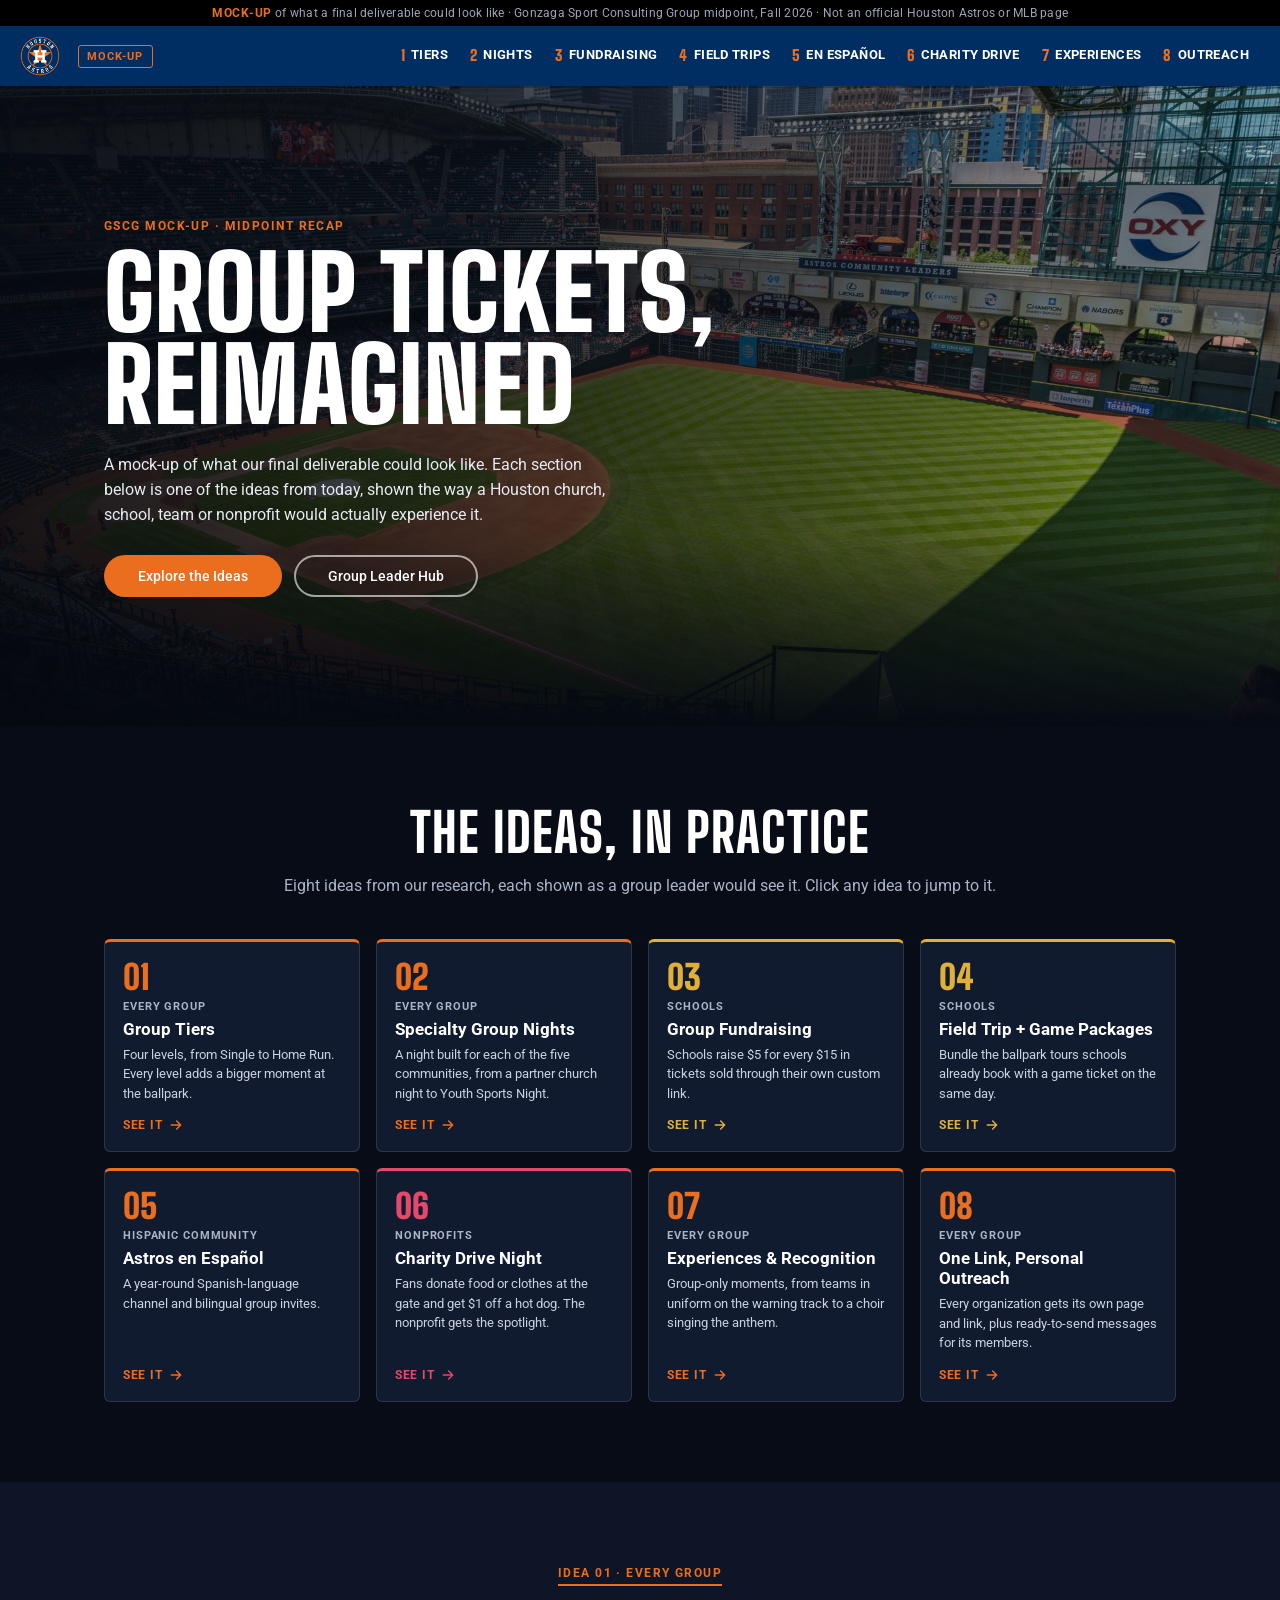
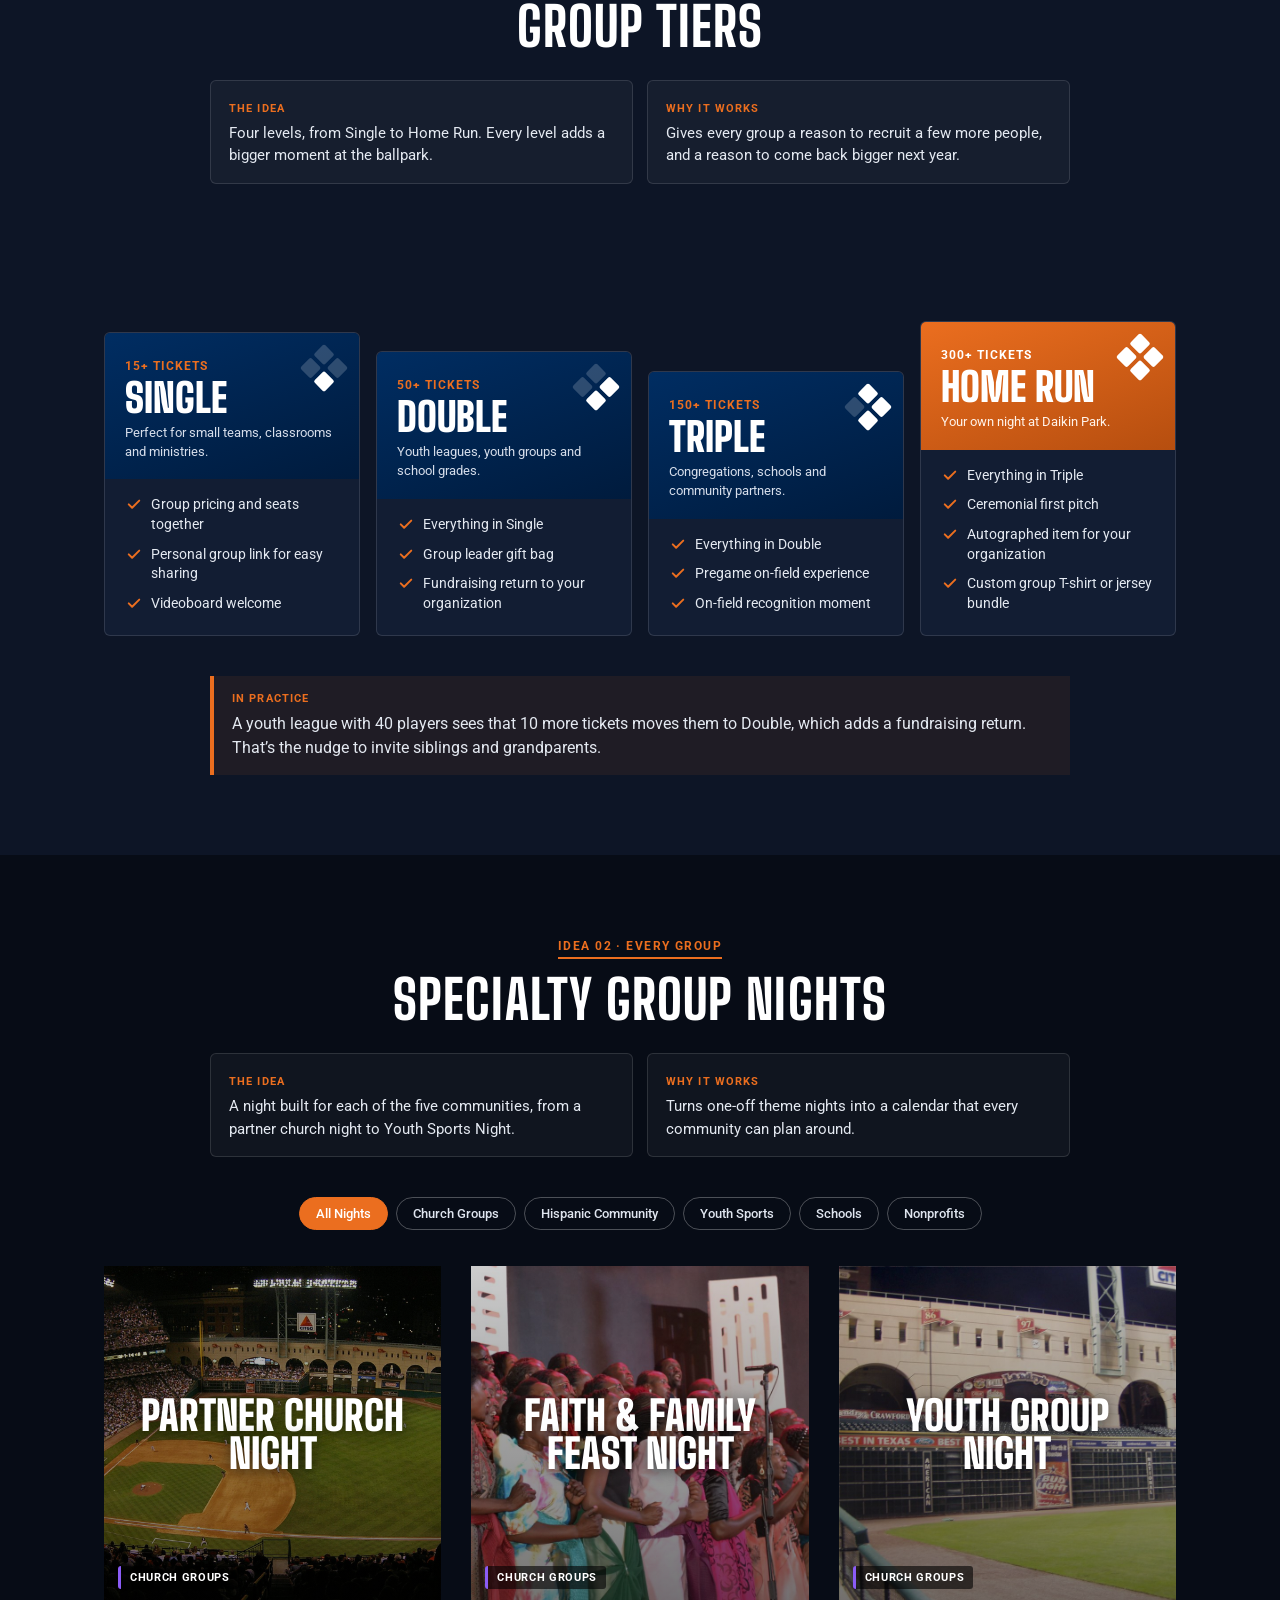
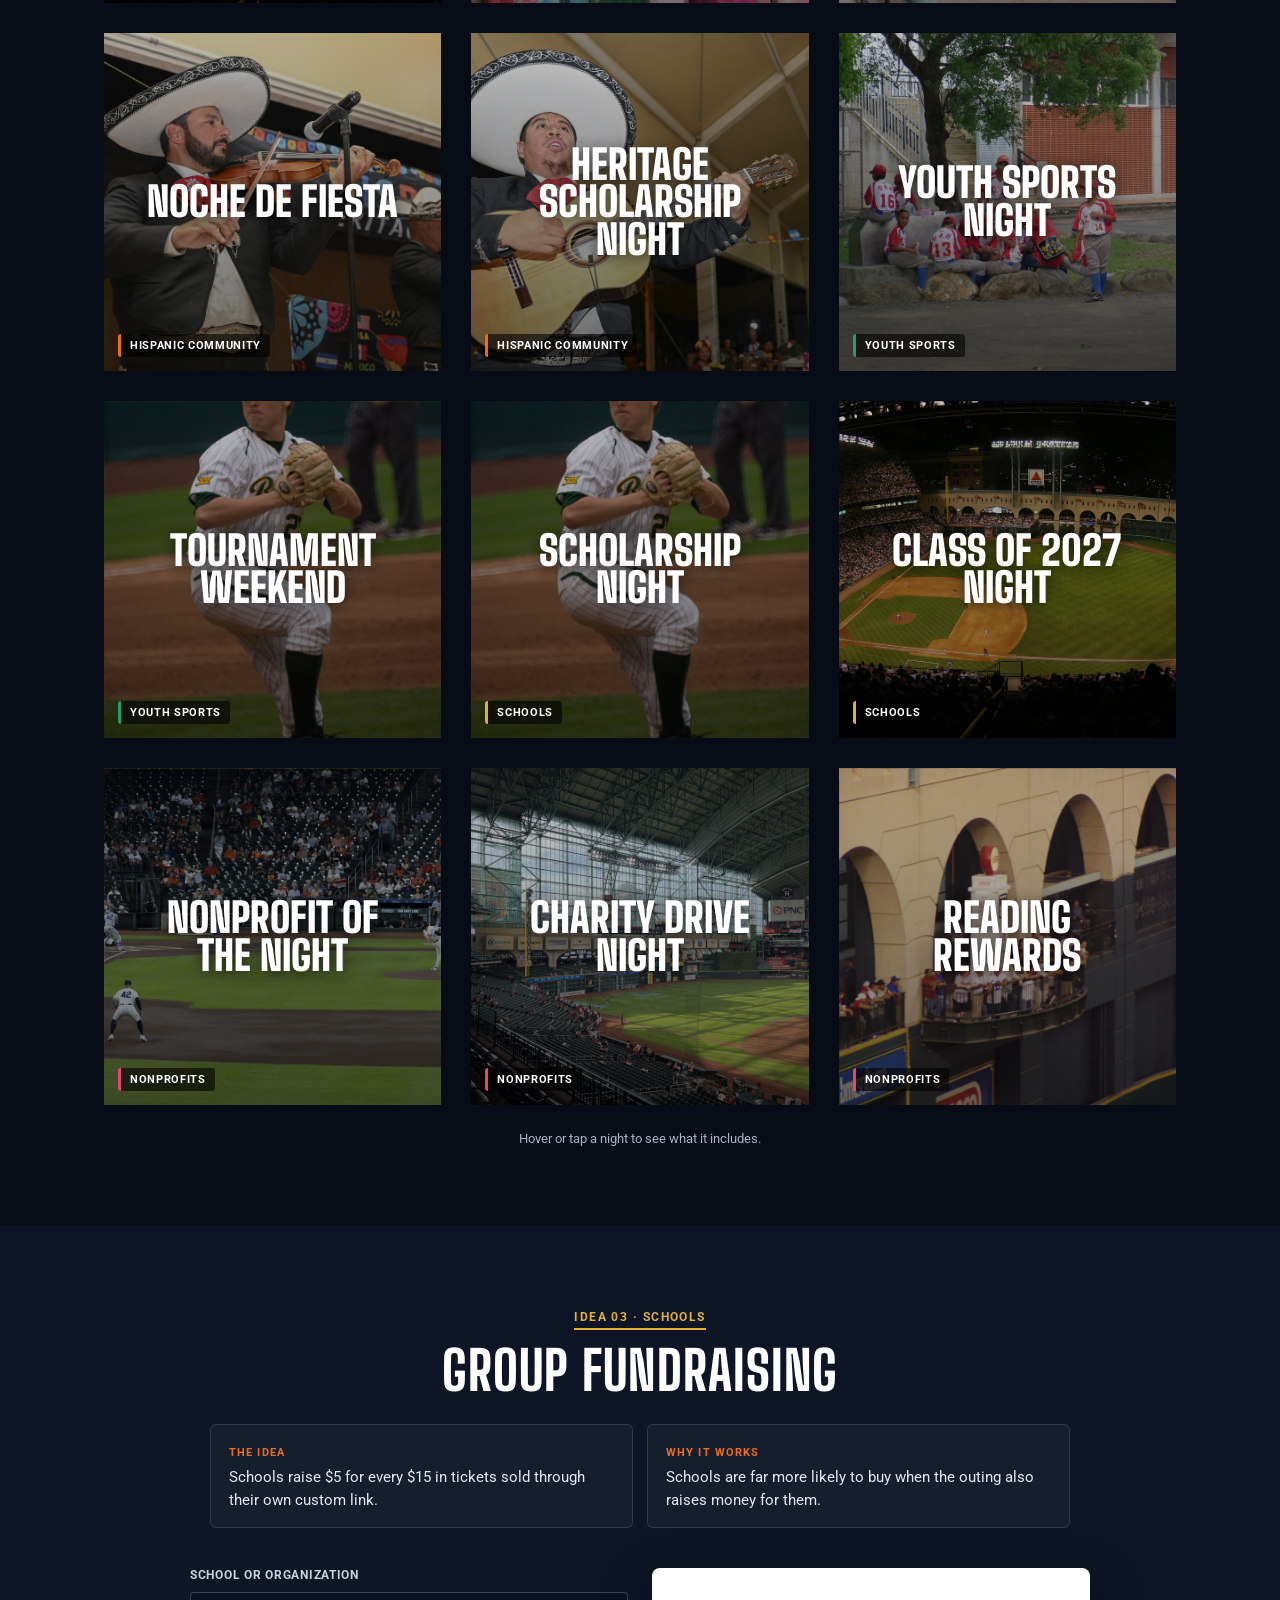
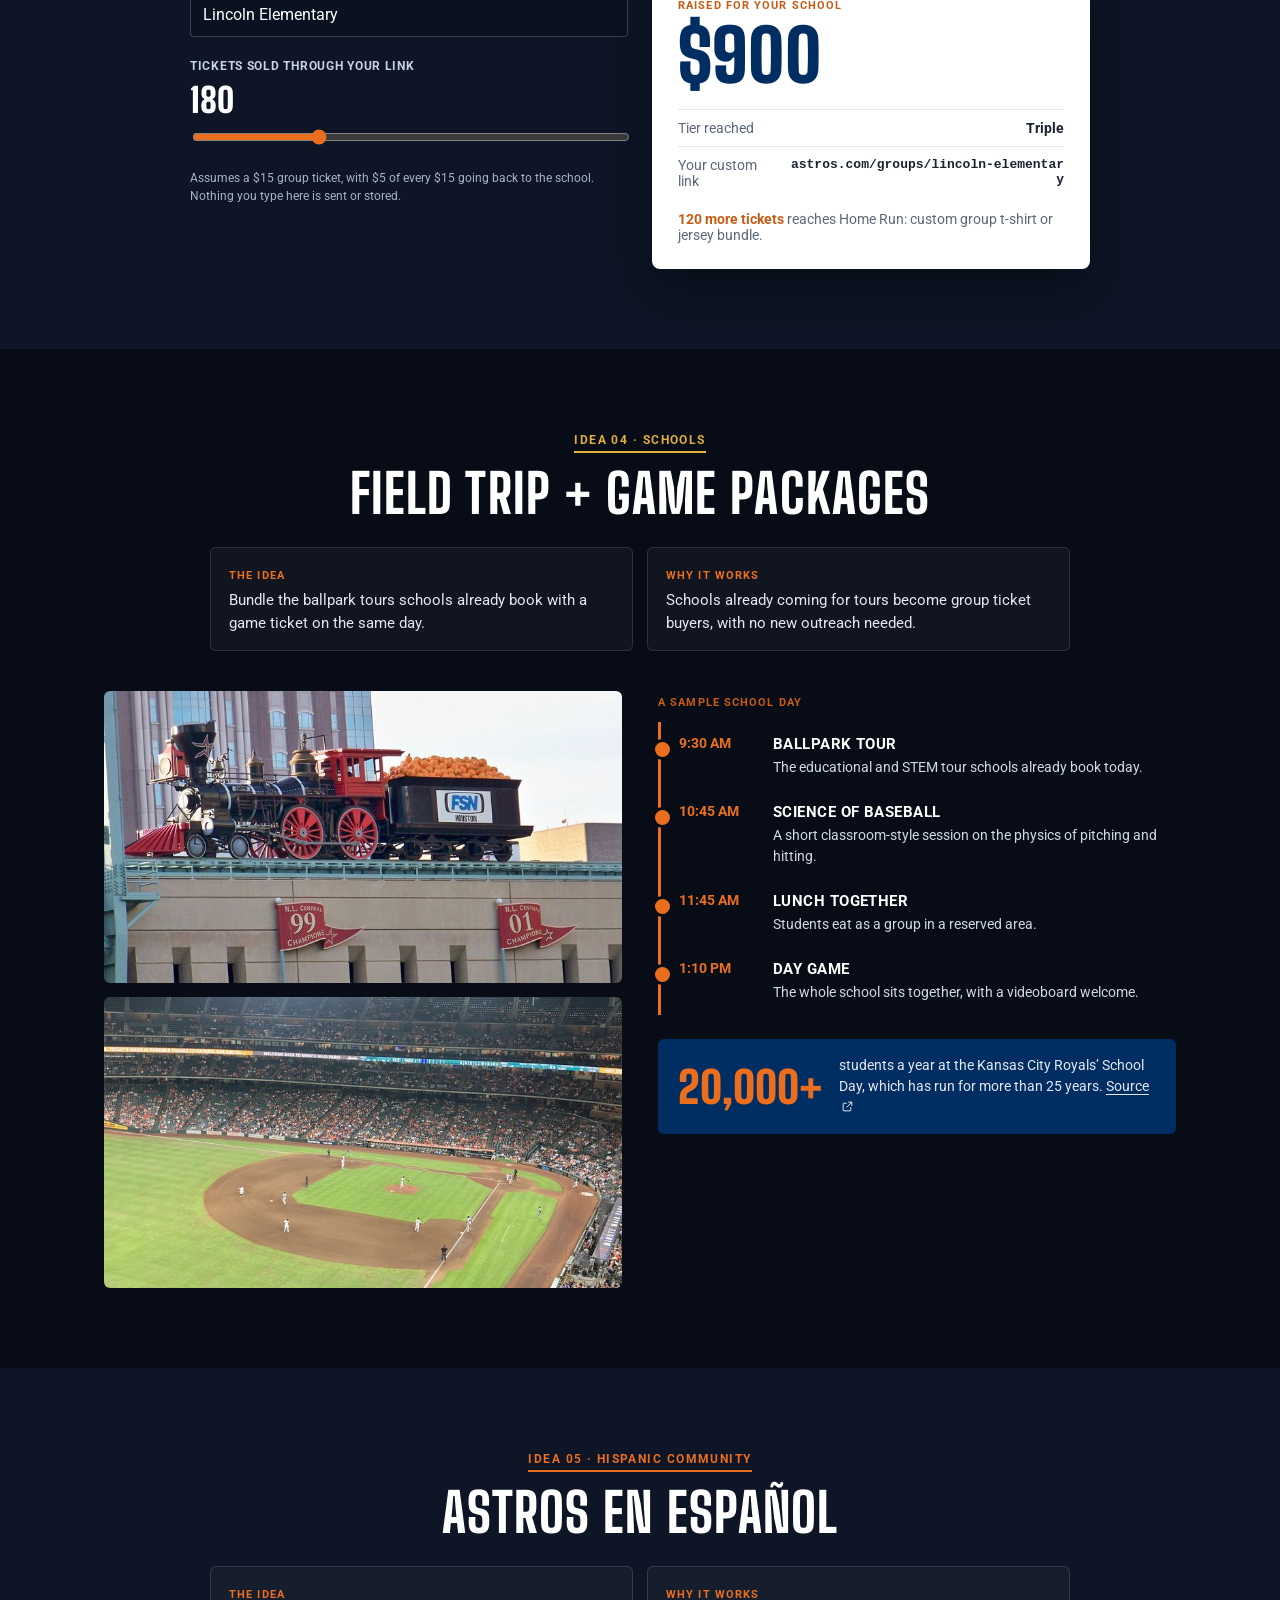
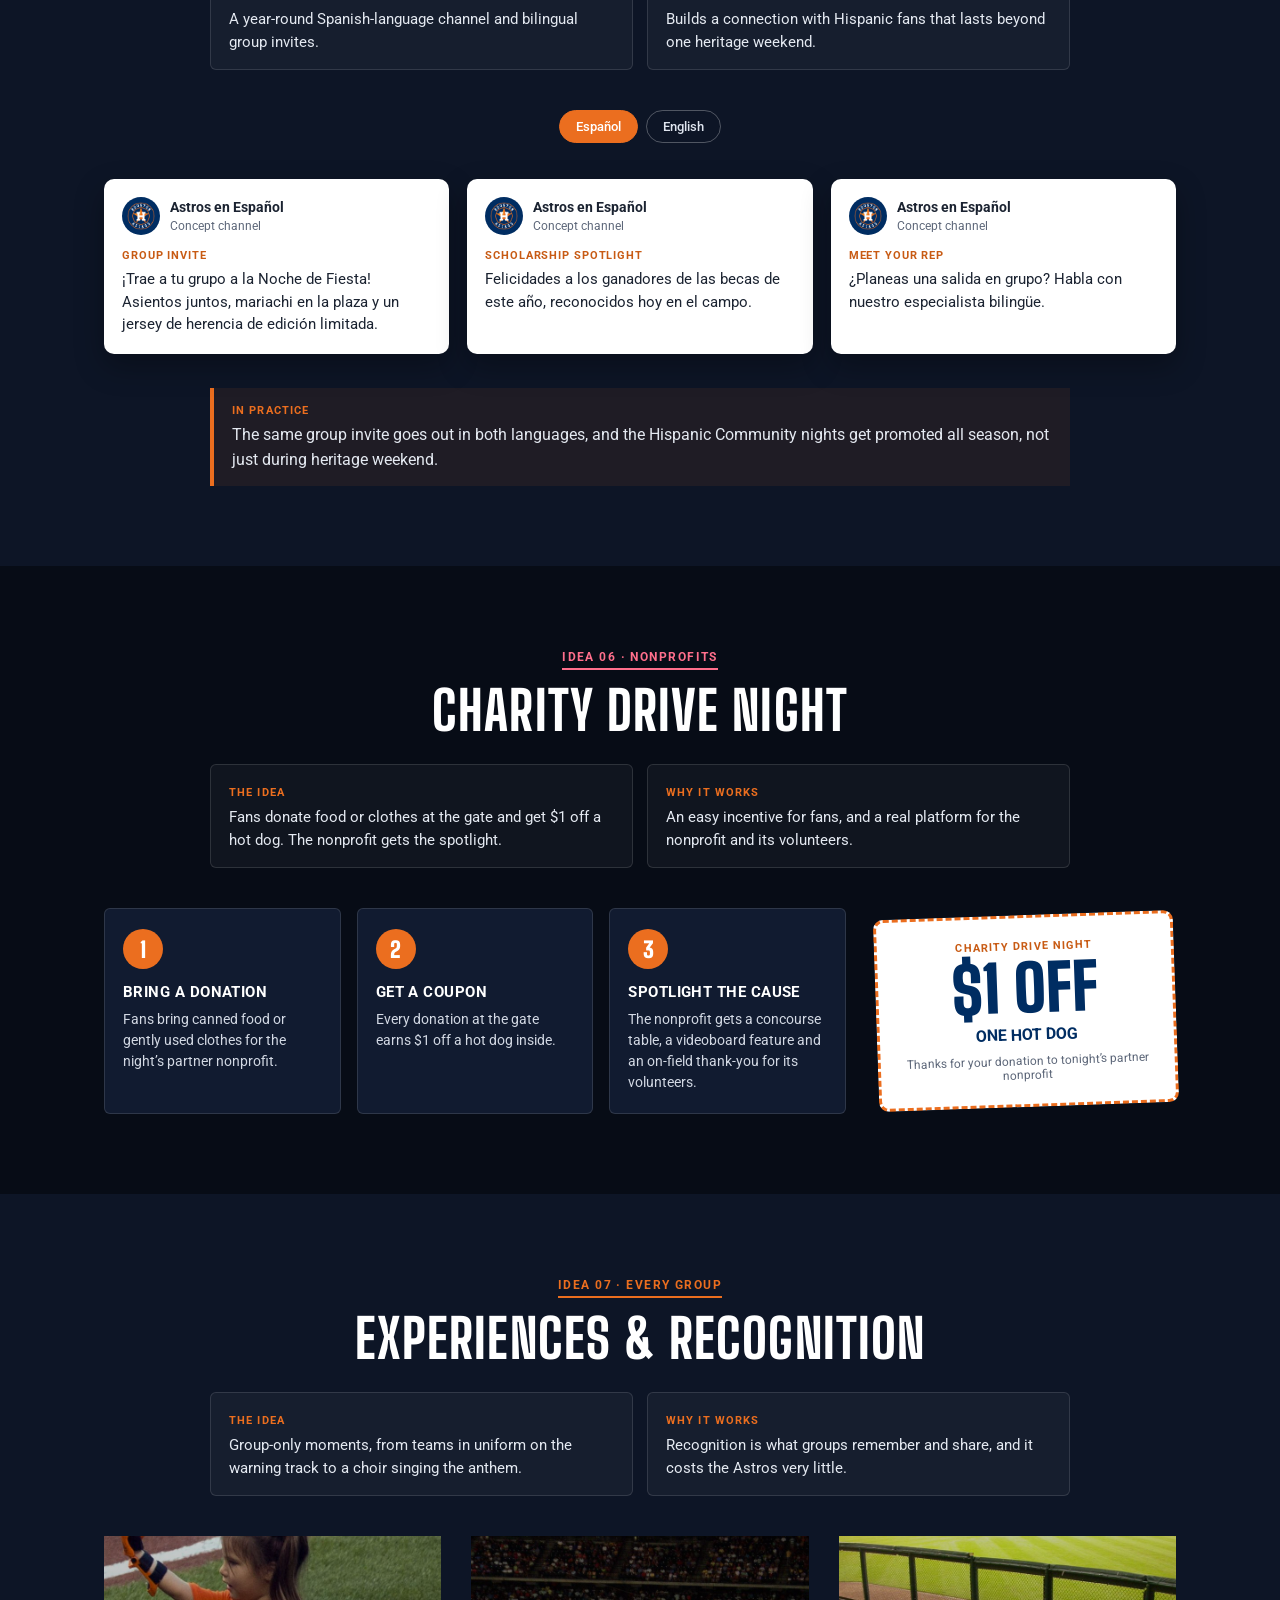
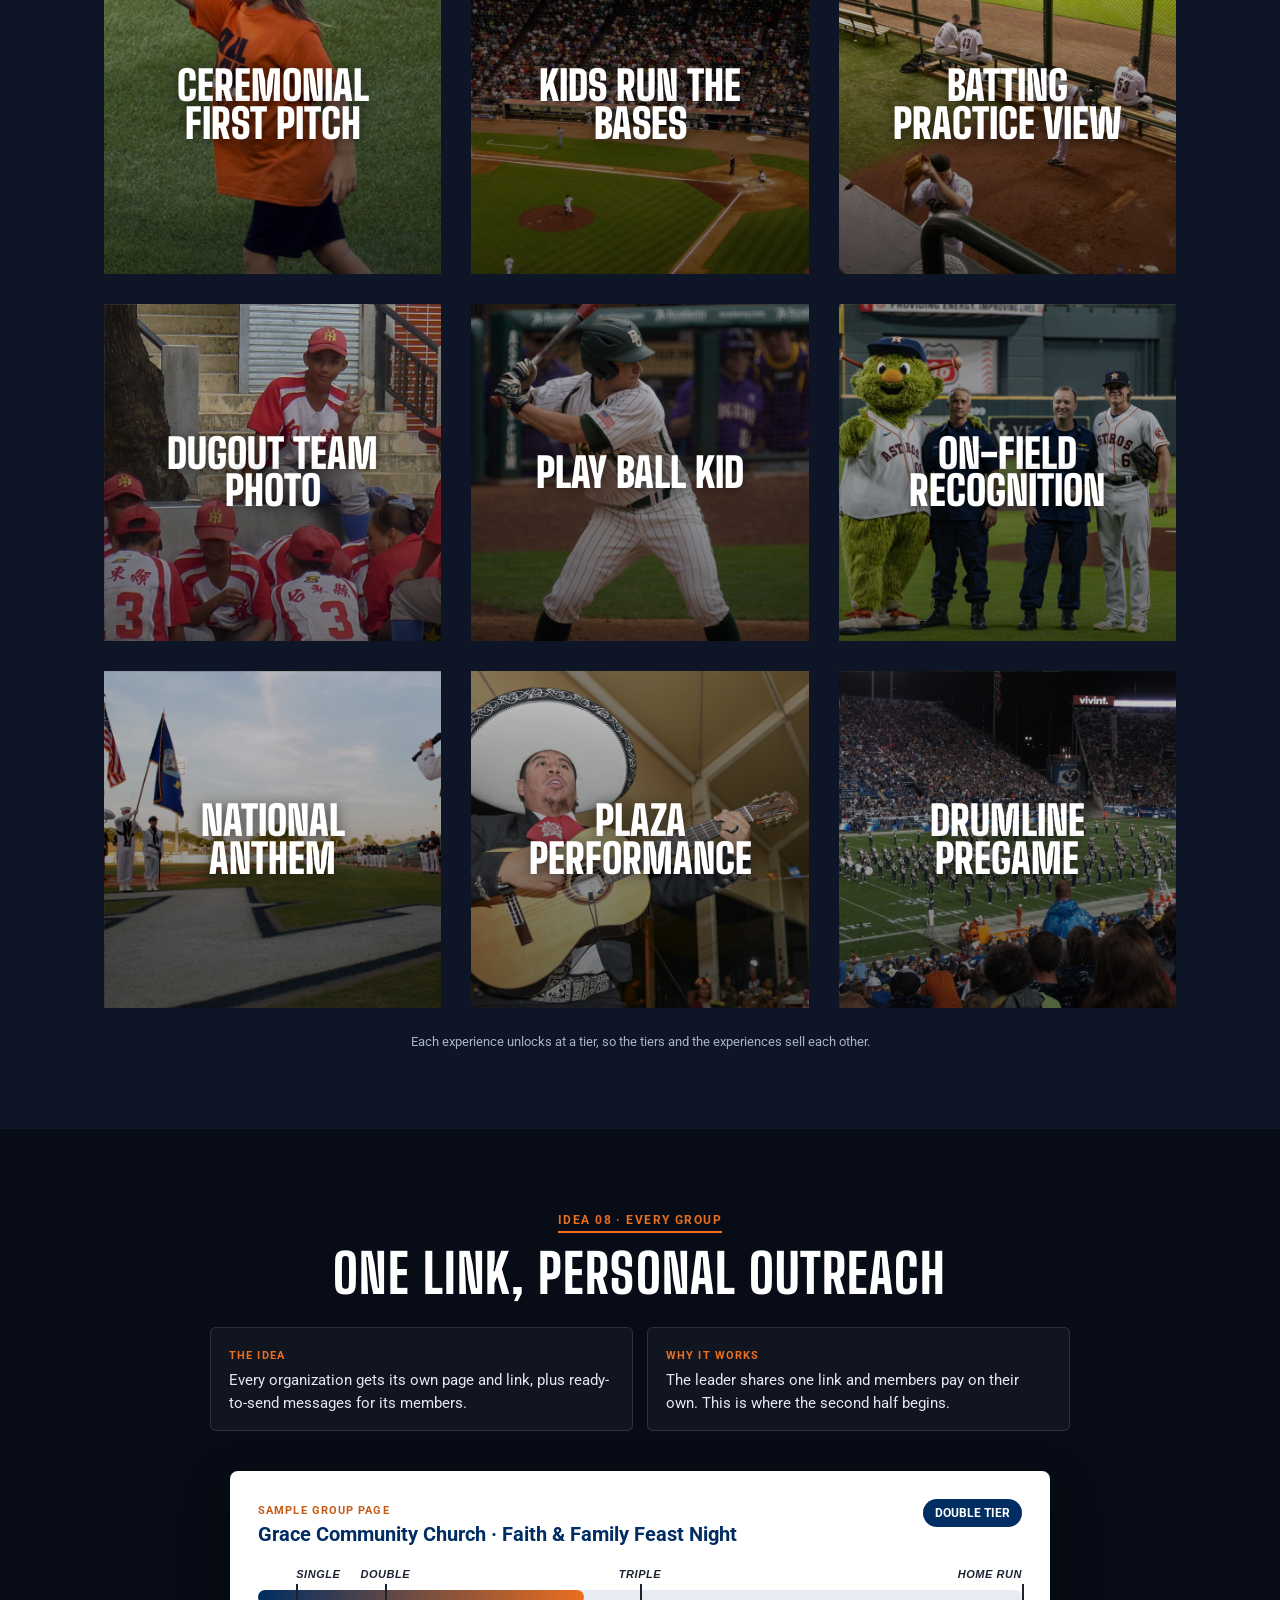
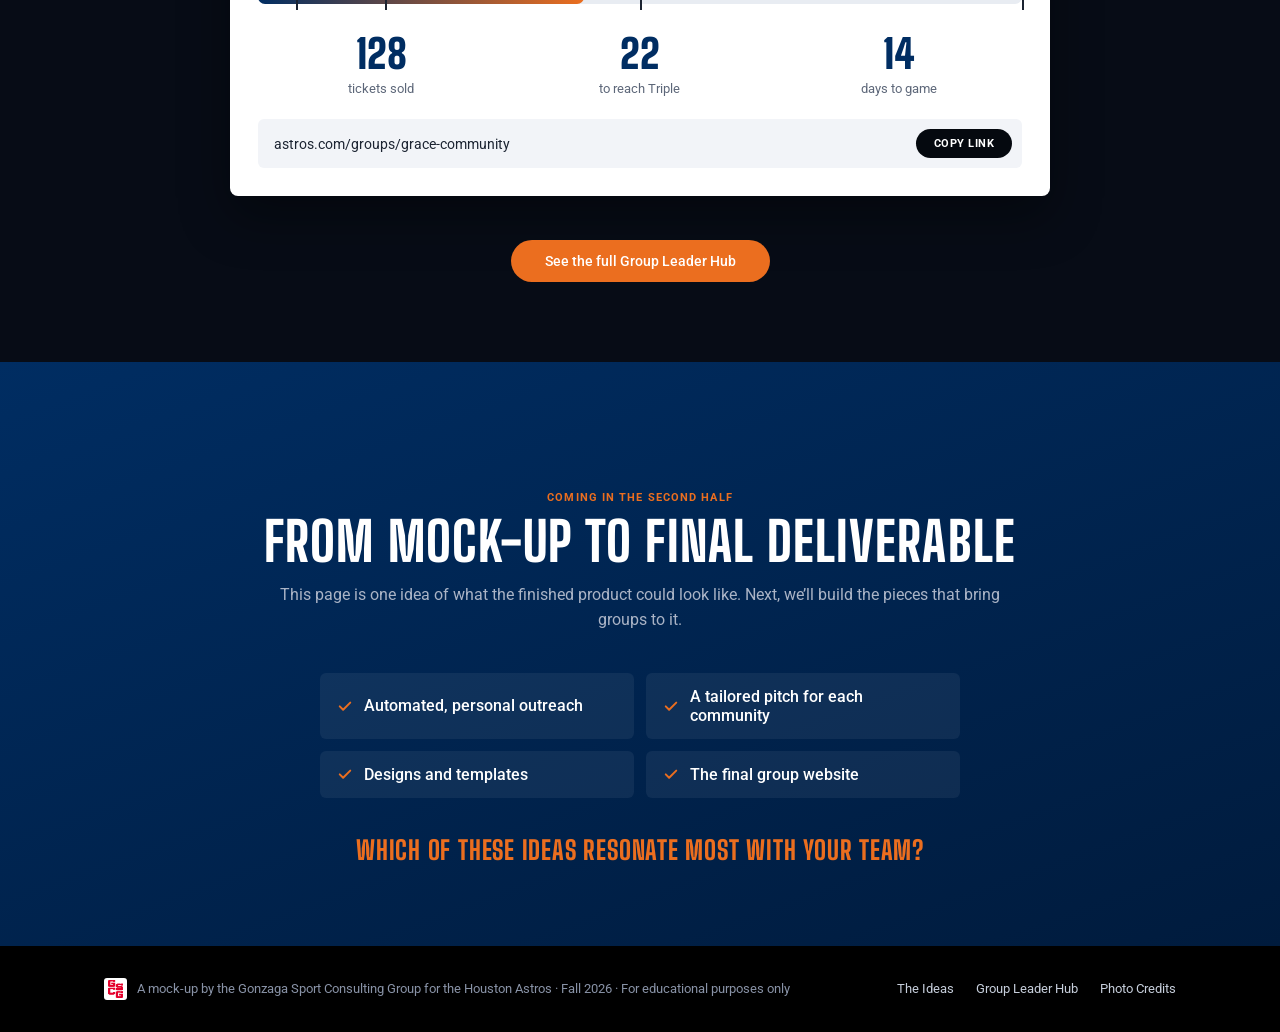
==== commit d521c8d3: "Reframe the site as a mock-up that walks through the midpoint ideas in practice Co-Authored-By: Clau" ====
--- a/index.html
+++ b/index.html
@@ -4,26 +4,23 @@
 <meta charset="utf-8">
 <meta name="viewport" content="width=device-width, initial-scale=1">
 <meta name="robots" content="noindex, nofollow">
-<title>Astros Group Tickets · GSCG Concept</title>
-<meta name="description" content="A student concept for Houston Astros group ticket sales, by the Gonzaga Sport Consulting Group.">
+<title>Group Tickets Mock-up · GSCG</title>
+<meta name="description" content="A mock-up showing how GSCG’s midpoint ideas for Astros group ticket sales could work in practice.">
 <link rel="icon" href="img/astros.png">
 <link rel="preconnect" href="https://fonts.googleapis.com"><link rel="preconnect" href="https://fonts.gstatic.com" crossorigin>
 <link href="https://fonts.googleapis.com/css2?family=Big+Shoulders+Display:wght@700;800;900&family=Roboto:wght@400;500;700&display=swap" rel="stylesheet">
 <link rel="stylesheet" href="styles.css">
 </head>
 <body>
-<div class="concept">Concept prototype by the Gonzaga Sport Consulting Group · Not an official Houston Astros or MLB page · <a href="v1/">Earlier version</a></div>
+<div class="concept"><b>Mock-up</b> of what a final deliverable could look like · Gonzaga Sport Consulting Group midpoint, Fall 2026 · Not an official Houston Astros or MLB page</div>
 <header class="site-nav"><nav id="nav" class="nav-in"></nav></header>
 <main id="app"></main>
 <footer class="foot"><div class="w foot-in">
-  <div class="foot-brand"><img src="img/astros.png" alt=""><div><b>Houston Astros Group Tickets</b><span>Daikin Park · 501 Crawford St · Houston, TX</span></div></div>
-  <ul><li><a href="#/">Group Tickets</a></li><li><a href="#/hub">Group Leader Hub</a></li><li><a href="#/seating-map">Seating Map</a></li><li><a href="#/tickets">Inside Astros Tickets</a></li><li><a href="#/credits">Photo Credits</a></li></ul>
-  <p class="foot-gscg"><img src="img/gscg.png" alt="GSCG">A concept by the Gonzaga Sport Consulting Group for the Houston Astros · Fall 2026 · For educational purposes only</p>
+  <p class="foot-gscg"><img src="img/gscg.png" alt="GSCG">A mock-up by the Gonzaga Sport Consulting Group for the Houston Astros · Fall 2026 · For educational purposes only</p>
+  <ul><li><a href="#/ideas">The Ideas</a></li><li><a href="#/hub">Group Leader Hub</a></li><li><a href="#/credits">Photo Credits</a></li></ul>
 </div></footer>
-<div id="help" class="help"></div>
 <div id="toast" class="toast" role="status"></div>
 <script src="content.js"></script>
-<script src="map.js"></script>
 <script src="app.js"></script>
 </body>
 </html>
--- a/styles.css
+++ b/styles.css
@@ -28,18 +28,11 @@
 .logo img { height: 40px; display: block; }
 .nav-main { display: flex; list-style: none; margin: 0; padding: 0; height: 100%; flex: 1; }
 .nav-main > li { position: relative; display: flex; align-items: center; }
-.nav-main > li > a { color: #fff; text-decoration: none; font-weight: 700; font-size: 14px; text-transform: uppercase; letter-spacing: .03em; padding: 0 14px; height: 100%; display: flex; align-items: center; border-bottom: 3px solid transparent; transition: border-color .15s, background .15s; }
-.nav-main > li > a:hover, .nav-main > li.on > a { border-bottom-color: var(--orange); background: rgba(255,255,255,.06); }
-.dd { position: absolute; top: 100%; left: 0; background: #fff; box-shadow: 0 12px 30px rgba(0,0,0,.25); border-top: 3px solid var(--orange); padding: 10px 0; opacity: 0; visibility: hidden; transform: translateY(6px); transition: opacity .15s, transform .15s, visibility .15s; min-width: 460px; }
-.has-dd:hover .dd, .has-dd:focus-within .dd { opacity: 1; visibility: visible; transform: none; }
-.dd ul { list-style: none; margin: 0; padding: 0; columns: 2; column-gap: 0; }
-.dd a { display: block; padding: 8px 20px; font-size: 14px; font-weight: 500; color: #222; text-decoration: none; break-inside: avoid; }
-.dd a:hover { background: #f2f4f8; color: var(--orange-d); }
-.nav-right { display: flex; align-items: center; gap: 18px; }
-.nav-right a { color: #fff; font-size: 13px; font-weight: 700; text-transform: uppercase; text-decoration: none; letter-spacing: .03em; }
-.nav-right a:hover { color: var(--orange); }
-.nav-right .nav-cta { background: var(--orange); padding: 9px 16px; border-radius: 3px; transition: background .15s; }
-.nav-right .nav-cta:hover { background: var(--orange-d); color: #fff; }
+.nav-main { justify-content: flex-end; }
+.nav-main > li > a { color: #fff; text-decoration: none; font-weight: 700; font-size: 13px; text-transform: uppercase; letter-spacing: .03em; padding: 0 11px; gap: 6px; height: 100%; display: flex; align-items: center; border-bottom: 3px solid transparent; transition: border-color .15s, background .15s; }
+.nav-main > li > a:hover { border-bottom-color: var(--orange); background: rgba(255,255,255,.06); }
+.nav-main i { font: 900 15px var(--display); font-style: normal; color: var(--orange); }
+.mock-badge { font-size: 11px; font-weight: 700; text-transform: uppercase; letter-spacing: .1em; color: var(--orange); border: 1px solid var(--orange); border-radius: 3px; padding: 4px 8px; white-space: nowrap; }
 .burger { display: none; margin-left: auto; background: none; border: 0; padding: 8px; cursor: pointer; }
 .burger span { display: block; width: 22px; height: 2px; background: #fff; margin: 5px 0; }
 
@@ -63,18 +56,10 @@
 .band.alt { background: var(--bg-2); }
 .sec-title { font-family: var(--display); font-weight: 800; text-transform: uppercase; font-size: clamp(36px, 4.4vw, 54px); text-align: center; margin: 0 0 14px; letter-spacing: .02em; line-height: 1; }
 .sec-sub { text-align: center; max-width: 720px; margin: 0 auto 40px; color: var(--muted); line-height: 1.55; }
-.sec-title + .tiles, .sec-title + .benefits, .sec-title + .faq, .sec-title + .offers, .sec-title + .steps, .sec-title + .timeline { margin-top: 40px; }
+.sec-title + .tiles, .sec-title + .steps, .sec-title + .timeline { margin-top: 40px; }
 .band .center:last-child { margin-top: 44px; }
 
-/* benefits */
-.benefits { display: grid; grid-template-columns: 1fr 1fr; gap: 34px 60px; max-width: 900px; margin: 0 auto; }
-.benefit { display: flex; gap: 16px; align-items: flex-start; }
-.bx { flex: none; width: 54px; height: 54px; background: #f4e3d6; border-radius: 4px; display: grid; place-items: center; transition: transform .2s, background .2s; }
-.benefit:hover .bx { transform: rotate(-6deg) scale(1.06); background: #ffd8bd; }
-.bx .ic { width: 28px; height: 28px; stroke: var(--orange-d); }
-.benefit h3 { margin: 2px 0 6px; font-size: 15px; text-transform: uppercase; letter-spacing: .03em; }
-.benefit p { margin: 0; color: #d3d9e4; font-size: 14px; line-height: 1.5; }
-.ic, .ck, .circ, .fq, .mi, .mx, .club-ext { fill: none; stroke: currentColor; stroke-width: 1.8; stroke-linecap: round; stroke-linejoin: round; }
+.ic, .ck, .mx, .ar { fill: none; stroke: currentColor; stroke-width: 1.8; stroke-linecap: round; stroke-linejoin: round; }
 
 /* tiers */
 .tier-steps { display: grid; grid-template-columns: repeat(4, 1fr); gap: 16px; align-items: end; margin: 46px 0 40px; }
@@ -94,15 +79,6 @@
 .tier ul { list-style: none; margin: 0; padding: 16px 20px 22px; display: grid; gap: 10px; }
 .tier li { display: flex; gap: 8px; font-size: 14px; line-height: 1.4; color: #e4e9f1; }
 .ck { width: 18px; height: 18px; flex: none; stroke: var(--orange); stroke-width: 2.6; }
-.tier-table-wrap { overflow-x: auto; border: 1px solid var(--line); border-radius: 6px; }
-.tier-table { width: 100%; border-collapse: collapse; font-size: 14px; min-width: 620px; }
-.tier-table th, .tier-table td { padding: 12px 16px; border-bottom: 1px solid var(--line); text-align: center; }
-.tier-table th:first-child, .tier-table td:first-child { text-align: left; }
-.tier-table thead th { background: var(--navy); font-family: var(--display); font-weight: 800; text-transform: uppercase; font-size: 20px; letter-spacing: .03em; }
-.tier-table thead th small { display: block; font-family: var(--body); font-size: 11px; font-weight: 500; color: #c6d1e4; letter-spacing: .05em; }
-.tier-table thead th:last-child { background: var(--orange); }
-.tier-table tbody tr:hover { background: rgba(255,255,255,.04); }
-.tier-table .no { color: #4c5872; }
 
 /* tiles (Cavs hover-card pattern) */
 .tiles { display: grid; grid-template-columns: repeat(3, 1fr); gap: 30px; }
@@ -111,142 +87,21 @@
 .tile-face::before { content: ''; position: absolute; inset: 0; background: linear-gradient(0deg, rgba(0,0,0,.55), rgba(0,0,0,.2)); }
 .tile-face h3 { position: relative; max-width: 78%; font-family: var(--display); font-weight: 900; text-transform: uppercase; font-size: clamp(30px, 3.2vw, 42px); line-height: .92; text-align: center; margin: 0 16px; text-shadow: 0 2px 14px rgba(0,0,0,.6); }
 .tile-tag { position: absolute; left: 14px; bottom: 14px; font-size: 11px; font-weight: 700; text-transform: uppercase; letter-spacing: .06em; padding: 5px 9px; border-radius: 3px; background: rgba(0,0,0,.6); border-left: 3px solid var(--orange); }
-.c-faith .tile-tag { border-color: var(--faith); } .c-youth .tile-tag { border-color: var(--youth); } .c-schools .tile-tag { border-color: var(--schools); } .c-nonprofits .tile-tag { border-color: var(--nonprofits); }
+.c-hispanic .tile-tag { border-color: var(--hispanic); } .c-faith .tile-tag { border-color: var(--faith); } .c-youth .tile-tag { border-color: var(--youth); } .c-schools .tile-tag { border-color: var(--schools); } .c-nonprofits .tile-tag { border-color: var(--nonprofits); }
 .tile-card { position: absolute; inset: 0; background: var(--navy); padding: 26px 24px; display: flex; flex-direction: column; opacity: 0; transition: opacity .25s; overflow: auto; }
 .tile-card h3 { font-family: var(--display); font-weight: 800; text-transform: uppercase; font-size: 26px; margin: 0; letter-spacing: .02em; }
 .tile-card hr { width: 100%; border: 0; border-top: 2px solid var(--orange); margin: 14px 0 16px; }
 .tile-card p { font-size: 14px; line-height: 1.5; margin: 0 0 14px; color: #e6ecf5; }
 .tile-card .tile-meta { font-weight: 700; margin: 0; font-size: 13px; }
-.tile-card .pill { margin-top: auto; align-self: flex-start; }
+.tile-card .tile-meta { margin-top: auto; color: var(--orange); }
 .tile:hover .tile-card, .tile:focus-within .tile-card, .tile.flip .tile-card { opacity: 1; }
 .tile:hover .tile-face, .tile:focus-within .tile-face, .tile.flip .tile-face { opacity: 0; }
 .tile[hidden] { display: none; }
 
-.badge-star { width: 64px; height: 64px; margin: 0 auto 18px; border-radius: 50%; background: var(--navy); border: 3px solid var(--orange); display: grid; place-items: center; }
-.badge-star .ic { width: 30px; height: 30px; fill: var(--orange); stroke: var(--orange); }
-.chips, .map-filters { display: flex; flex-wrap: wrap; gap: 8px; justify-content: center; margin: 0 0 36px; }
-.chips button, .map-filters button { font: 500 13px var(--body); color: #dfe5ef; background: transparent; border: 1px solid rgba(255,255,255,.28); border-radius: 30px; padding: 8px 16px; cursor: pointer; transition: all .15s; }
-.chips button:hover, .map-filters button:hover { border-color: var(--orange); color: #fff; }
-.chips button.on, .map-filters button.on { background: var(--orange); border-color: var(--orange); color: #fff; }
-
-/* community advantage */
-.adv-h { display: flex; align-items: center; gap: 10px; font-size: 18px; text-transform: uppercase; letter-spacing: .04em; color: var(--orange); margin: 30px 0 10px; }
-.circ { width: 22px; height: 22px; border: 2px solid var(--orange); border-radius: 50%; padding: 3px; stroke: var(--orange); }
-.adv-lead { color: #e4e9f1; line-height: 1.6; margin: 0; }
-.adv-list p { line-height: 1.6; margin: 0 0 14px; color: #e4e9f1; }
-.adv-list b { text-transform: uppercase; letter-spacing: .03em; }
-
-/* clubs */
-.clubs { display: grid; grid-template-columns: repeat(5, 1fr); gap: 18px; margin: 10px 0 26px; }
-.club { position: relative; aspect-ratio: 1; border-radius: 14px; overflow: hidden; border: 1px solid rgba(255,255,255,.7); background-size: cover; background-position: center; text-decoration: none; display: flex; align-items: flex-end; transition: transform .25s, box-shadow .25s; }
-.club::before { content: ''; position: absolute; inset: 0; background: linear-gradient(0deg, rgba(0,0,0,.75), rgba(0,0,0,.05) 60%); transition: background .25s; }
-.club:hover { transform: scale(1.03); box-shadow: 0 10px 30px rgba(0,0,0,.5); }
-.club:hover::before { background: linear-gradient(0deg, rgba(0,45,98,.85), rgba(0,45,98,.15) 70%); }
-.club span { position: relative; padding: 14px; font-weight: 700; text-transform: uppercase; font-size: 15px; line-height: 1.15; }
-.club-ext { position: absolute; top: 12px; right: 12px; width: 24px; height: 24px; color: #fff; }
-
-/* offers */
-.offers { display: grid; grid-template-columns: repeat(3, 1fr); gap: 22px; }
-.offer { border: 1px solid var(--line); border-top: 4px solid var(--orange); border-radius: 6px; padding: 26px; background: #111b30; display: flex; flex-direction: column; transition: transform .2s; }
-.offer:hover { transform: translateY(-4px); }
-.offer h3 { font-family: var(--display); font-weight: 800; font-size: 26px; text-transform: uppercase; margin: 0 0 10px; }
-.offer p { color: #d3d9e4; line-height: 1.55; font-size: 14px; margin: 0 0 20px; }
-.offer .pill { margin-top: auto; align-self: flex-start; }
-
-/* team */
-.team { display: grid; grid-template-columns: repeat(3, 1fr); gap: 46px 30px; margin-top: 10px; }
-.member { text-align: center; display: flex; flex-direction: column; align-items: center; gap: 4px; }
-.avatar { width: 150px; height: 150px; border-radius: 50%; background: radial-gradient(circle at 30% 25%, #164b8c, var(--navy) 70%); display: grid; place-items: center; margin-bottom: 14px; border: 3px solid rgba(255,255,255,.1); transition: border-color .2s, transform .2s; }
-.member:hover .avatar { border-color: var(--orange); transform: scale(1.04); }
-.avatar .ic { width: 58px; height: 58px; stroke: #fff; stroke-width: 1.4; }
-.m-name { color: var(--orange); font-size: 18px; }
-.m-role { font-size: 12px; text-transform: uppercase; letter-spacing: .05em; font-weight: 500; }
-.m-who { font-size: 13px; color: var(--muted); }
-.member a { font-size: 13px; color: #dfe5ef; text-decoration: none; }
-.member a:hover { color: var(--orange); }
-.member .m-req { text-decoration: underline; text-underline-offset: 3px; }
-
-/* form */
-.form { display: grid; grid-template-columns: 1fr 1fr; gap: 18px 20px; margin-top: 34px; }
-.form label { display: flex; flex-direction: column; gap: 6px; font-size: 12px; font-weight: 700; text-transform: uppercase; letter-spacing: .05em; color: #c9d2e1; }
-.form .full { grid-column: 1 / -1; }
-.form input, .form select, .form textarea { font: 400 15px var(--body); color: #fff; background: #0a1222; border: 1px solid rgba(255,255,255,.2); border-radius: 4px; padding: 12px; transition: border-color .15s; }
-.form input:focus, .form select:focus, .form textarea:focus { outline: none; border-color: var(--orange); }
-.form-note { font-size: 12px; color: var(--muted); margin: 0; text-align: center; }
-
-/* faq */
-.faq { border-top: 1px solid var(--line); }
-.faq details { border-bottom: 1px solid var(--line); }
-.faq summary { list-style: none; cursor: pointer; padding: 20px 4px; font-weight: 700; font-size: 16px; display: flex; justify-content: space-between; gap: 20px; align-items: center; transition: color .15s; }
-.faq summary::-webkit-details-marker { display: none; }
-.faq summary:hover { color: var(--orange); }
-.fq { width: 22px; height: 22px; flex: none; stroke: var(--orange); transition: transform .2s; }
-.faq details[open] .fq { transform: rotate(45deg); }
-.faq p { margin: 0 4px 22px; color: #d3d9e4; line-height: 1.6; }
-
-/* ---------- seating map */
-.map-wrap { display: grid; grid-template-columns: 1fr 300px; gap: 24px; align-items: start; }
-.map-svg { position: relative; background: #0a1324; border: 1px solid var(--line); border-radius: 8px; }
-.seatmap { width: 100%; display: block; }
-.m-grass { fill: #2c6b3b; } .m-infield { fill: #3a8048; } .m-dirt { fill: #a86b38; } .m-base { fill: #fff; }
-.m-line { stroke: #fff; stroke-width: 1.4; fill: none; } .m-fence { stroke: #0b2340; stroke-width: 5; fill: none; }
-.m-fieldtxt { fill: rgba(255,255,255,.45); font: 900 22px var(--display); text-anchor: middle; letter-spacing: .1em; }
-.m-track { stroke: #f2c14e; stroke-width: 2; stroke-dasharray: 6 4; fill: none; } .m-tracktxt { fill: #f2c14e; font: 700 9px var(--body); letter-spacing: .1em; }
-.sec { cursor: pointer; outline: none; }
-.sec polygon { fill: #26344f; stroke: #0a1324; stroke-width: 1.2; transition: fill .15s, opacity .15s; }
-.sec text { fill: rgba(255,255,255,.75); font: 700 9px var(--body); text-anchor: middle; pointer-events: none; }
-.sec.hot polygon { fill: var(--orange); }
-.sec.prem polygon { fill: #7f9bc4; }
-.sec.dim { opacity: .28; }
-.sec:hover polygon, .sec:focus polygon { fill: #fff; } .sec:hover text, .sec:focus text { fill: var(--navy); }
-.sec.sel polygon { fill: #ffd2b3; stroke: #fff; stroke-width: 2.4; } .sec.sel text { fill: var(--navy); }
-.map-tip { position: absolute; pointer-events: none; background: #fff; color: #111; font-size: 12px; padding: 7px 10px; border-radius: 4px; box-shadow: 0 6px 18px rgba(0,0,0,.35); white-space: nowrap; }
-.map-tip b { display: block; color: var(--navy); }
-.map-panel { background: #111b30; border: 1px solid var(--line); border-radius: 8px; padding: 22px; color: #fff; min-height: 300px; }
-.map-panel p { color: #d3d9e4; line-height: 1.55; font-size: 14px; }
-.mp-head span { display: block; font-size: 12px; font-weight: 700; text-transform: uppercase; letter-spacing: .08em; color: var(--orange); }
-.mp-head b { font-family: var(--display); font-weight: 800; font-size: 30px; text-transform: uppercase; }
-.map-panel dl { display: grid; grid-template-columns: auto 1fr; gap: 8px 14px; font-size: 14px; margin: 16px 0 22px; }
-.map-panel dt { color: var(--muted); } .map-panel dd { margin: 0; font-weight: 500; }
-.map-panel dd .dim { color: #44506a; }
-.map-legend { list-style: none; padding: 0; margin: 18px 0 0; display: grid; gap: 8px; font-size: 13px; color: #d3d9e4; }
-.map-legend i { display: inline-block; width: 14px; height: 14px; border-radius: 3px; margin-right: 8px; vertical-align: -2px; }
-.lg-hot { background: var(--orange); } .lg-prem { background: #7f9bc4; } .lg-base { background: #26344f; border: 1px solid #44506a; }
-.map-note { text-align: center; font-size: 12px; color: var(--muted); margin: 14px 0 0; }
-.map-note a { color: var(--orange); }
-
-/* ---------- MLB-style inner pages */
-.mlb { background: var(--navy) repeating-linear-gradient(45deg, rgba(255,255,255,.025) 0 2px, transparent 2px 14px); padding: 26px 16px 50px; }
-.mlb-inner { max-width: 1200px; margin: 0 auto; background: #fff; }
-.mlb-title { margin: 0; background: #0d2e57; color: #fff; font-size: 30px; padding: 18px 24px; font-weight: 700; }
-.mlb-bar { display: grid; grid-template-columns: repeat(3, 1fr); border-bottom: 1px solid #e3e6eb; }
-.mlb-bar a { display: flex; align-items: center; justify-content: center; gap: 8px; padding: 12px; font-size: 15px; text-decoration: none; color: #fff; background: var(--navy); border-right: 1px solid rgba(255,255,255,.15); transition: background .15s; }
-.mlb-bar a:hover { background: var(--orange); }
-.mi { width: 18px; height: 18px; }
-.mlb-cols { display: grid; grid-template-columns: 1fr 270px; }
-.mlb-main { padding: 24px; color: #333; min-width: 0; }
-.mlb-lead { font-weight: 700; font-size: 17px; line-height: 1.5; color: #222; margin-top: 0; }
-.mlb-hero { aspect-ratio: 16/7; background-size: cover; background-position: center; margin-bottom: 20px; }
-.mlb-side { border-left: 1px solid #e3e6eb; padding: 20px; }
-.mlb-side h3 { margin: 0 0 10px; font-size: 19px; }
-.mlb-side h3 a { text-decoration: none; color: #333; } .mlb-side h3 a:hover { color: var(--orange-d); }
-.mlb-side ul { list-style: none; margin: 0; padding: 0; }
-.mlb-side li a { display: flex; justify-content: space-between; align-items: center; padding: 8px 2px; border-bottom: 1px solid #edf0f3; font-size: 14px; color: #333; text-decoration: none; }
-.mlb-side li a:hover { color: var(--orange-d); padding-left: 6px; transition: padding .15s; }
-.mlb-side li.on a { color: var(--orange-d); font-weight: 700; }
-.mx { width: 13px; height: 13px; vertical-align: -1px; margin-left: 4px; }
-.group-angle { border-left: 4px solid var(--orange); background: #fff6ef; padding: 16px 20px; margin: 20px 0; }
-.group-angle span { font-size: 12px; font-weight: 700; text-transform: uppercase; letter-spacing: .08em; color: var(--orange-d); }
-.group-angle p { margin: 6px 0 14px; line-height: 1.55; }
-.mlb-cards { display: grid; grid-template-columns: repeat(3, 1fr); gap: 14px; }
-.mlb-card { text-decoration: none; color: #222; border: 1px solid #e3e6eb; transition: box-shadow .15s, transform .15s; }
-.mlb-card:hover { box-shadow: 0 8px 20px rgba(0,0,0,.12); transform: translateY(-2px); }
-.mlb-card span { display: block; aspect-ratio: 16/9; background-size: cover; background-position: center; }
-.mlb-card b { display: block; padding: 10px 12px; font-size: 14px; }
-.map-light .map-wrap { grid-template-columns: 1fr; }
-.map-light .map-filters button { color: #333; border-color: #c8cfda; }
-.map-light .map-filters button.on { color: #fff; }
-.credits { padding-left: 18px; line-height: 1.7; font-size: 14px; }
+.chips, .lang { display: flex; flex-wrap: wrap; gap: 8px; justify-content: center; margin: 0 0 36px; }
+.chips button, .lang button { font: 500 13px var(--body); color: #dfe5ef; background: transparent; border: 1px solid rgba(255,255,255,.28); border-radius: 30px; padding: 8px 16px; cursor: pointer; transition: all .15s; }
+.chips button:hover, .lang button:hover { border-color: var(--orange); color: #fff; }
+.chips button.on, .lang button.on { background: var(--orange); border-color: var(--orange); color: #fff; }
 
 /* ---------- hub */
 .hub-hero { min-height: 520px; }
@@ -283,52 +138,125 @@
 .timeline b { text-transform: uppercase; letter-spacing: .04em; font-size: 14px; }
 .timeline p { color: #d3d9e4; font-size: 14px; line-height: 1.5; }
 
-/* ---------- footer, help, toast */
-.foot { background: #000; color: #c6cedb; padding: 36px 0; font-size: 13px; }
-.foot-in { display: grid; gap: 18px; }
-.foot-brand { display: flex; align-items: center; gap: 12px; }
-.foot-brand img { height: 38px; }
-.foot-brand b { display: block; color: #fff; font-size: 15px; }
+/* ---------- idea sections */
+.hero-k, .idea-k { display: inline-block; font-size: 12px; font-weight: 700; text-transform: uppercase; letter-spacing: .12em; color: var(--orange); margin-bottom: 14px; }
+.hero-btns { flex-direction: row; flex-wrap: wrap; }
+.hero-btns .pill { min-width: 0; }
+.pill.ghost { background: transparent; box-shadow: inset 0 0 0 2px rgba(255,255,255,.6); }
+.pill.ghost:hover { background: rgba(255,255,255,.1); box-shadow: inset 0 0 0 2px #fff; }
+.idea-head { text-align: center; margin-bottom: 40px; }
+.idea-k { border-bottom: 2px solid currentColor; padding-bottom: 4px; }
+.idea-k.c-faith { color: #a98bff; } .idea-k.c-youth { color: #3cc48a; } .idea-k.c-schools { color: var(--schools); } .idea-k.c-nonprofits { color: #ff6f8c; }
+.idea-why { display: grid; grid-template-columns: 1fr 1fr; gap: 14px; max-width: 860px; margin: 26px auto 0; text-align: left; }
+.idea-why div { background: rgba(255,255,255,.04); border: 1px solid var(--line); border-radius: 6px; padding: 16px 18px; }
+.idea-why b { font-size: 11px; text-transform: uppercase; letter-spacing: .1em; color: var(--orange); }
+.idea-why p { margin: 6px 0 0; color: #e4e9f1; line-height: 1.5; font-size: 15px; }
+.in-practice { max-width: 860px; margin: 34px auto 0; border-left: 4px solid var(--orange); background: rgba(235,110,31,.08); padding: 14px 18px; color: #e4e9f1; line-height: 1.55; }
+.in-practice span { display: block; font-size: 11px; font-weight: 700; text-transform: uppercase; letter-spacing: .1em; color: var(--orange); margin-bottom: 4px; }
+.mx { width: 13px; height: 13px; vertical-align: -1px; margin-left: 2px; }
+.hint { text-align: center; color: var(--muted); font-size: 13px; margin: 26px 0 0; }
+
+/* overview */
+.ov { display: grid; grid-template-columns: repeat(4, 1fr); gap: 16px; margin-top: 36px; }
+.ov-card { --cc: var(--orange); display: flex; flex-direction: column; gap: 6px; text-decoration: none; background: #111b30; border: 1px solid var(--line); border-top: 3px solid var(--cc); border-radius: 6px; padding: 18px; transition: transform .2s, border-color .2s; }
+.ov-card:hover { transform: translateY(-4px); border-color: var(--cc); }
+.ov-card.c-faith { --cc: var(--faith); } .ov-card.c-youth { --cc: var(--youth); } .ov-card.c-schools { --cc: var(--schools); } .ov-card.c-nonprofits { --cc: var(--nonprofits); }
+.ov-n { font: 900 34px/1 var(--display); color: var(--cc); }
+.ov-who { font-size: 11px; font-weight: 700; text-transform: uppercase; letter-spacing: .08em; color: var(--muted); }
+.ov-card b { font-size: 17px; }
+.ov-card p { margin: 0; font-size: 13px; line-height: 1.5; color: #c9d2e1; flex: 1; }
+.ov-go { display: flex; align-items: center; gap: 6px; font-size: 12px; font-weight: 700; text-transform: uppercase; letter-spacing: .06em; color: var(--cc); margin-top: 8px; }
+.ar { width: 16px; height: 16px; stroke-width: 2.2; transition: transform .2s; }
+.ov-card:hover .ar { transform: translateX(4px); }
+
+/* fundraising calculator */
+.calc { display: grid; grid-template-columns: 1fr 1fr; gap: 24px; max-width: 900px; margin: 0 auto; }
+.calc-in { display: grid; gap: 22px; align-content: start; }
+.calc label { display: flex; flex-direction: column; gap: 10px; font-size: 12px; font-weight: 700; text-transform: uppercase; letter-spacing: .06em; color: #c9d2e1; }
+.calc input[type=text], .calc input:not([type]) { font: 400 16px var(--body); color: #fff; background: #0a1222; border: 1px solid rgba(255,255,255,.2); border-radius: 4px; padding: 12px; }
+.calc input:focus { outline: none; border-color: var(--orange); }
+.calc output { font: 900 34px/1 var(--display); color: #fff; }
+.calc input[type=range] { accent-color: var(--orange); width: 100%; }
+.calc-note { margin: 0; font-size: 12px; color: var(--muted); line-height: 1.5; }
+.calc-out { background: #fff; color: #1b2331; border-radius: 8px; padding: 26px; box-shadow: 0 20px 50px rgba(0,0,0,.4); }
+.big { display: block; font: 900 72px/1 var(--display); color: var(--navy); margin: 6px 0 18px; }
+.calc-row { display: flex; justify-content: space-between; gap: 12px; padding: 10px 0; border-top: 1px solid #e3e6eb; font-size: 14px; }
+.calc-row span { color: #5d6779; }
+.mono { font-family: ui-monospace, Menlo, monospace; font-size: 13px; word-break: break-all; text-align: right; }
+.calc-next { margin: 12px 0 0; font-size: 14px; color: #5d6779; }
+.calc-next b { color: var(--orange-d); }
+
+/* field trips */
+.ft { display: grid; grid-template-columns: 1fr 1fr; gap: 36px; align-items: start; }
+.ft-photos { display: grid; gap: 14px; }
+.ft-photos span { aspect-ratio: 16/9; background-size: cover; background-position: center; border-radius: 6px; }
+.ft-day { list-style: none; padding: 0; margin: 12px 0 24px; border-left: 3px solid var(--orange); }
+.ft-day li { display: grid; grid-template-columns: 82px 1fr; gap: 12px; padding: 12px 0 12px 18px; position: relative; }
+.ft-day li::before { content: ''; position: absolute; left: -9px; top: 17px; width: 15px; height: 15px; border-radius: 50%; background: var(--orange); border: 3px solid var(--bg); }
+.ft-day time { font-weight: 700; color: var(--orange); font-size: 14px; padding-top: 1px; }
+.ft-day b { text-transform: uppercase; letter-spacing: .03em; font-size: 15px; }
+.ft-day p { margin: 4px 0 0; color: #d3d9e4; font-size: 14px; line-height: 1.5; }
+.proof { display: flex; gap: 16px; align-items: center; background: var(--navy); border-radius: 6px; padding: 16px 20px; }
+.proof b { font: 900 44px/1 var(--display); color: var(--orange); }
+.proof p { margin: 0; font-size: 14px; line-height: 1.5; color: #e4e9f1; }
+
+/* en español */
+.posts { display: grid; grid-template-columns: repeat(3, 1fr); gap: 18px; }
+.post { background: #fff; color: #1b2331; border-radius: 10px; padding: 18px; box-shadow: 0 12px 30px rgba(0,0,0,.3); }
+.post-h { display: flex; gap: 10px; align-items: center; }
+.post-h img { width: 38px; height: 38px; border-radius: 50%; background: var(--navy); padding: 5px; }
+.post-h b { display: block; font-size: 14px; } .post-h span { font-size: 12px; color: #5d6779; }
+.post-k { display: inline-block; margin: 14px 0 6px; font-size: 11px; font-weight: 700; text-transform: uppercase; letter-spacing: .08em; color: var(--orange-d); }
+.post p { margin: 0; line-height: 1.5; font-size: 15px; }
+
+/* charity drive */
+.cd { display: grid; grid-template-columns: 1fr 300px; gap: 30px; align-items: center; }
+.cd-steps { list-style: none; padding: 0; margin: 0; display: grid; grid-template-columns: repeat(3, 1fr); gap: 16px; }
+.cd-steps li { background: #111b30; border: 1px solid var(--line); border-radius: 6px; padding: 20px 18px; }
+.cd-steps h3 { font-size: 15px; text-transform: uppercase; letter-spacing: .03em; margin: 14px 0 8px; }
+.cd-steps p { font-size: 14px; color: #d3d9e4; line-height: 1.5; margin: 0; }
+.coupon { background: #fff; color: var(--navy); border: 3px dashed var(--orange); border-radius: 10px; padding: 22px; text-align: center; display: grid; gap: 4px; transform: rotate(-2deg); }
+.coupon span { font-size: 11px; font-weight: 700; text-transform: uppercase; letter-spacing: .1em; color: var(--orange-d); }
+.coupon b { font: 900 64px/1 var(--display); }
+.coupon em { font-style: normal; font-weight: 700; text-transform: uppercase; }
+.coupon small { color: #5d6779; font-size: 12px; margin-top: 6px; }
+
+/* outreach + next */
+.hub-cta { margin-top: 32px; }
+.next { background: linear-gradient(160deg, var(--navy), #001b3d); }
+.next .eyebrow { color: var(--orange); }
+.next .sec-title { margin-top: 10px; }
+.next-list { list-style: none; padding: 0; margin: 0 auto; display: grid; grid-template-columns: 1fr 1fr; gap: 12px; max-width: 640px; text-align: left; }
+.next-list li { display: flex; gap: 10px; align-items: center; background: rgba(255,255,255,.06); border-radius: 6px; padding: 14px 16px; font-weight: 500; }
+.ask { margin: 36px 0 0; font: 800 26px var(--display); text-transform: uppercase; letter-spacing: .03em; color: var(--orange); }
+.credits-lead { color: #d3d9e4; line-height: 1.6; }
+.credits { padding-left: 18px; line-height: 1.7; font-size: 14px; color: #c9d2e1; }
+.concept b { color: var(--orange); text-transform: uppercase; letter-spacing: .06em; }
+
+/* ---------- footer, toast */
+.foot { background: #000; color: #c6cedb; padding: 32px 0; font-size: 13px; }
+.foot-in { display: flex; flex-wrap: wrap; justify-content: space-between; align-items: center; gap: 16px; }
 .foot ul { list-style: none; display: flex; flex-wrap: wrap; gap: 8px 22px; margin: 0; padding: 0; }
 .foot ul a { text-decoration: none; } .foot ul a:hover { color: var(--orange); }
 .foot-gscg { display: flex; align-items: center; gap: 10px; margin: 0; color: #8892a6; }
 .foot-gscg img { height: 22px; background: #fff; border-radius: 3px; padding: 2px 4px; }
-.help { position: fixed; right: 18px; bottom: 18px; z-index: 60; font-size: 14px; }
-.help-btn { background: var(--navy); color: #fff; border: 2px solid var(--orange); border-radius: 30px; padding: 11px 18px; font: 400 14px var(--body); cursor: pointer; box-shadow: 0 8px 24px rgba(0,0,0,.35); transition: transform .15s; }
-.help-btn:hover { transform: translateY(-2px); }
-.help-panel { position: absolute; right: 0; bottom: 58px; width: 320px; background: #fff; color: #1b2331; border-radius: 10px; box-shadow: 0 20px 50px rgba(0,0,0,.4); overflow: hidden; }
-.help-h { background: var(--navy); color: #fff; padding: 12px 14px; font-weight: 700; display: flex; justify-content: space-between; }
-.help-h button { background: none; border: 0; color: #fff; font-size: 20px; cursor: pointer; line-height: 1; }
-.help-body { max-height: 240px; overflow: auto; padding: 12px; display: flex; flex-direction: column; gap: 8px; }
-.help-body p { margin: 0; padding: 9px 12px; border-radius: 10px; line-height: 1.45; max-width: 88%; }
-.help-body .bot { background: #eef1f6; align-self: flex-start; }
-.help-body .me { background: var(--orange); color: #fff; align-self: flex-end; }
-.help-q { border-top: 1px solid #e3e6eb; padding: 10px; display: flex; flex-direction: column; gap: 6px; }
-.help-q button { text-align: left; background: #fff; border: 1px solid #d5dbe5; border-radius: 6px; padding: 7px 10px; font: 400 13px var(--body); cursor: pointer; }
-.help-q button:hover { border-color: var(--orange); color: var(--orange-d); }
 .toast { position: fixed; left: 50%; bottom: 24px; transform: translate(-50%, 30px); background: #fff; color: #111; padding: 12px 18px; border-radius: 6px; box-shadow: 0 10px 30px rgba(0,0,0,.35); opacity: 0; transition: all .25s; z-index: 70; pointer-events: none; font-size: 14px; }
 .toast.show { opacity: 1; transform: translate(-50%, 0); }
 
 /* ---------- responsive */
 @media (max-width: 1080px) {
   .burger { display: block; }
-  .nav-main, .nav-right { display: none; }
-  .menu-open .nav-main { display: block; position: absolute; top: 60px; left: 0; right: 0; background: var(--navy); height: auto; max-height: calc(100vh - 60px); overflow: auto; padding: 70px 0 16px; }
+  .nav-main { display: none; }
+  .menu-open .nav-main { display: block; position: absolute; top: 60px; left: 0; right: 0; background: var(--navy); height: auto; max-height: calc(100vh - 60px); overflow: auto; padding: 8px 0 16px; }
   .menu-open .nav-main > li { display: block; }
   .menu-open .nav-main > li > a { padding: 14px 20px; border: 0; }
-  .menu-open .dd { position: static; opacity: 1; visibility: visible; transform: none; min-width: 0; box-shadow: none; border: 0; background: #002350; padding: 0; }
-  .menu-open .dd ul { columns: 1; }
-  .menu-open .dd a { color: #dfe6f2; padding: 10px 32px; }
-  .menu-open .nav-right { display: flex; position: absolute; top: 74px; left: 20px; right: 20px; justify-content: space-between; z-index: 2; }
-  .clubs { grid-template-columns: repeat(3, 1fr); }
-  .steps { grid-template-columns: repeat(2, 1fr); }
+  .steps, .ov { grid-template-columns: repeat(2, 1fr); }
   .tier-steps { grid-template-columns: repeat(2, 1fr); align-items: stretch; }
   .tier { margin-top: 0; }
 }
 @media (max-width: 900px) {
-  .tiles, .offers, .team, .mlb-cards { grid-template-columns: repeat(2, 1fr); }
-  .map-wrap, .mlb-cols { grid-template-columns: 1fr; }
-  .mlb-side { border-left: 0; border-top: 1px solid #e3e6eb; }
+  .tiles, .ov, .posts { grid-template-columns: repeat(2, 1fr); }
+  .ft, .calc, .cd, .idea-why { grid-template-columns: 1fr; }
   .timeline { grid-template-columns: 1fr; border-top: 0; border-left: 3px solid var(--orange); }
   .timeline div::before { top: 22px; left: -9px; }
   .tmpl { grid-template-columns: 1fr; }
@@ -338,13 +266,12 @@
   .w { padding: 0 16px; }
   .hero { min-height: 560px; }
   .hero-btns .pill { min-width: 0; width: 100%; }
-  .benefits, .tiles, .offers, .team, .form, .tier-steps, .steps, .mlb-cards, .gp-stats { grid-template-columns: 1fr; }
-  .clubs { grid-template-columns: repeat(2, 1fr); }
-  .mlb-bar { grid-template-columns: 1fr; }
-  .mlb-title { font-size: 22px; }
+  .tiles, .tier-steps, .steps, .gp-stats, .ov, .posts, .cd-steps, .next-list { grid-template-columns: 1fr; }
+  .big { font-size: 56px; }
+  .ft-day li { grid-template-columns: 1fr; gap: 2px; }
+  .mock-badge { display: none; }
   .gp-head { flex-direction: column; }
   .gp-link { flex-direction: column; align-items: stretch; text-align: center; }
-  .help-panel { width: calc(100vw - 36px); }
 }
 .gp-bar i:last-of-type b { transform: translateX(-100%); }
 .gp-bar i:first-of-type b { transform: none; }
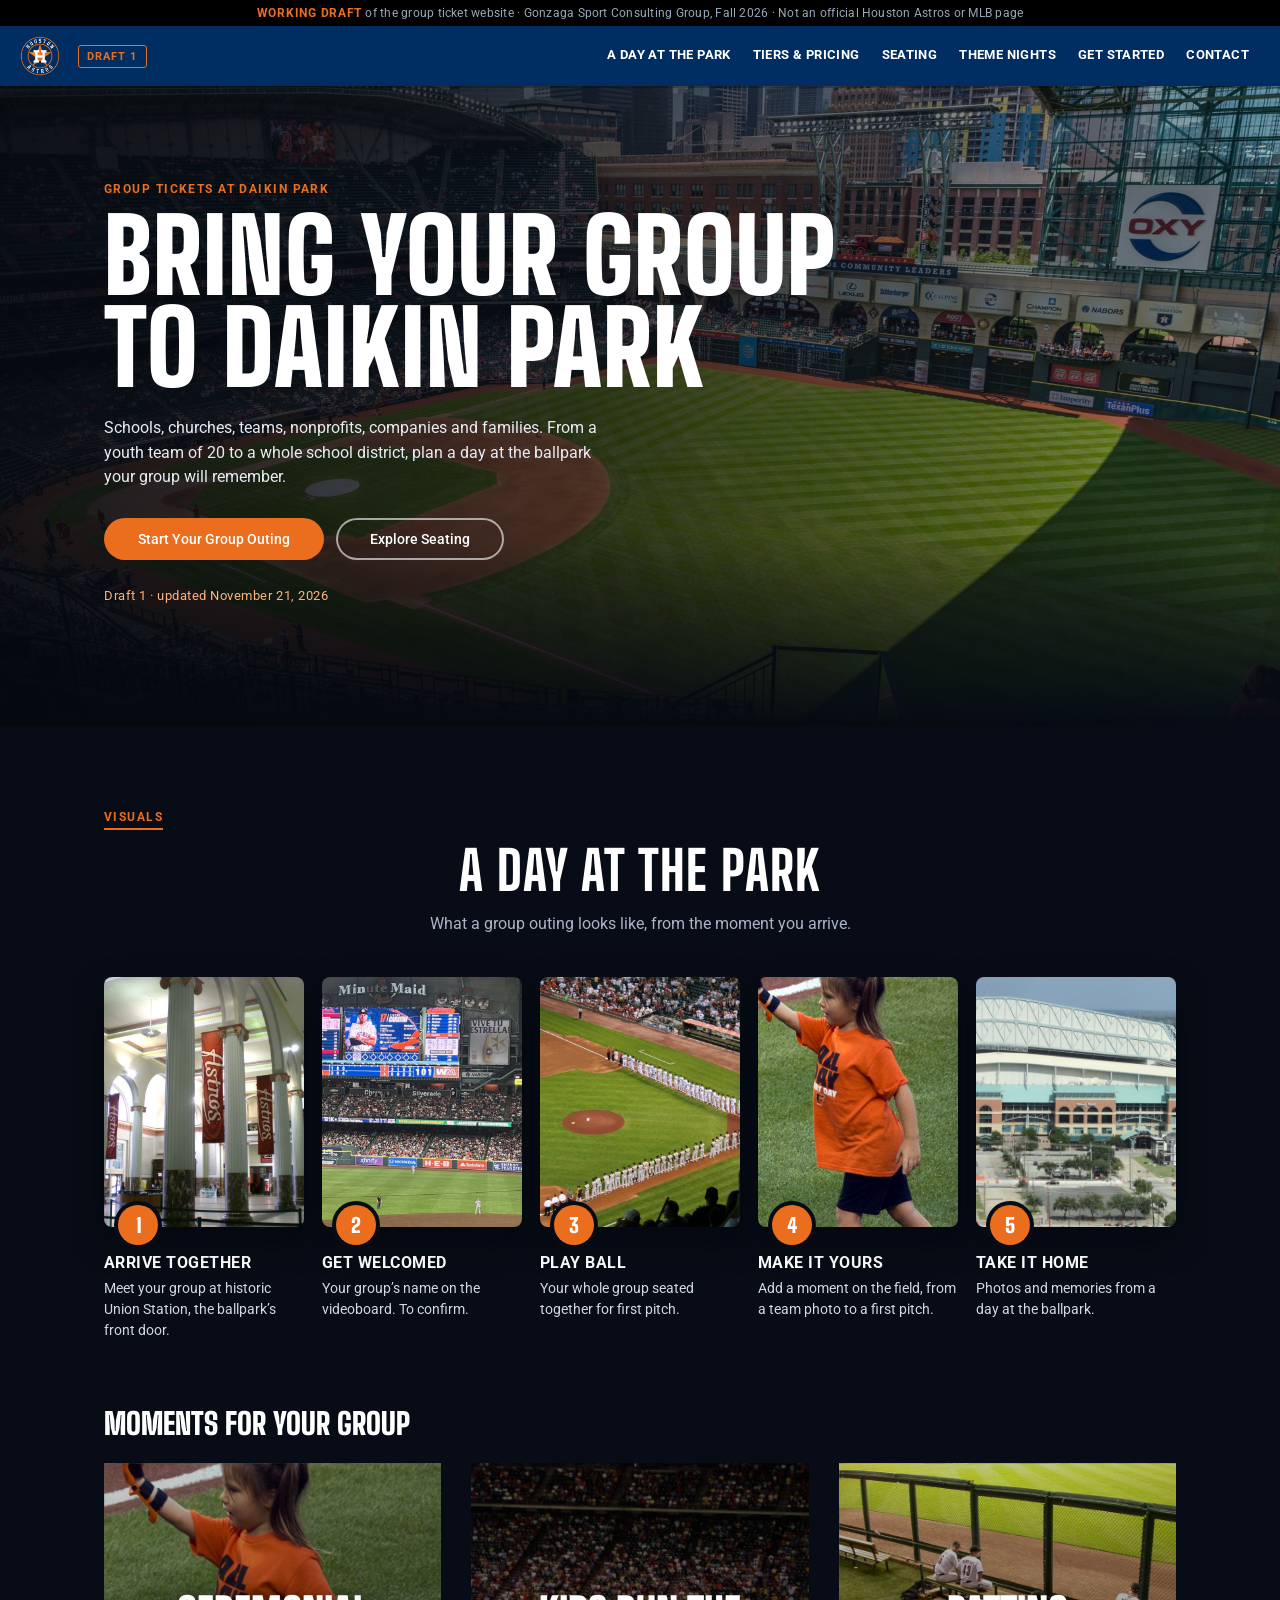
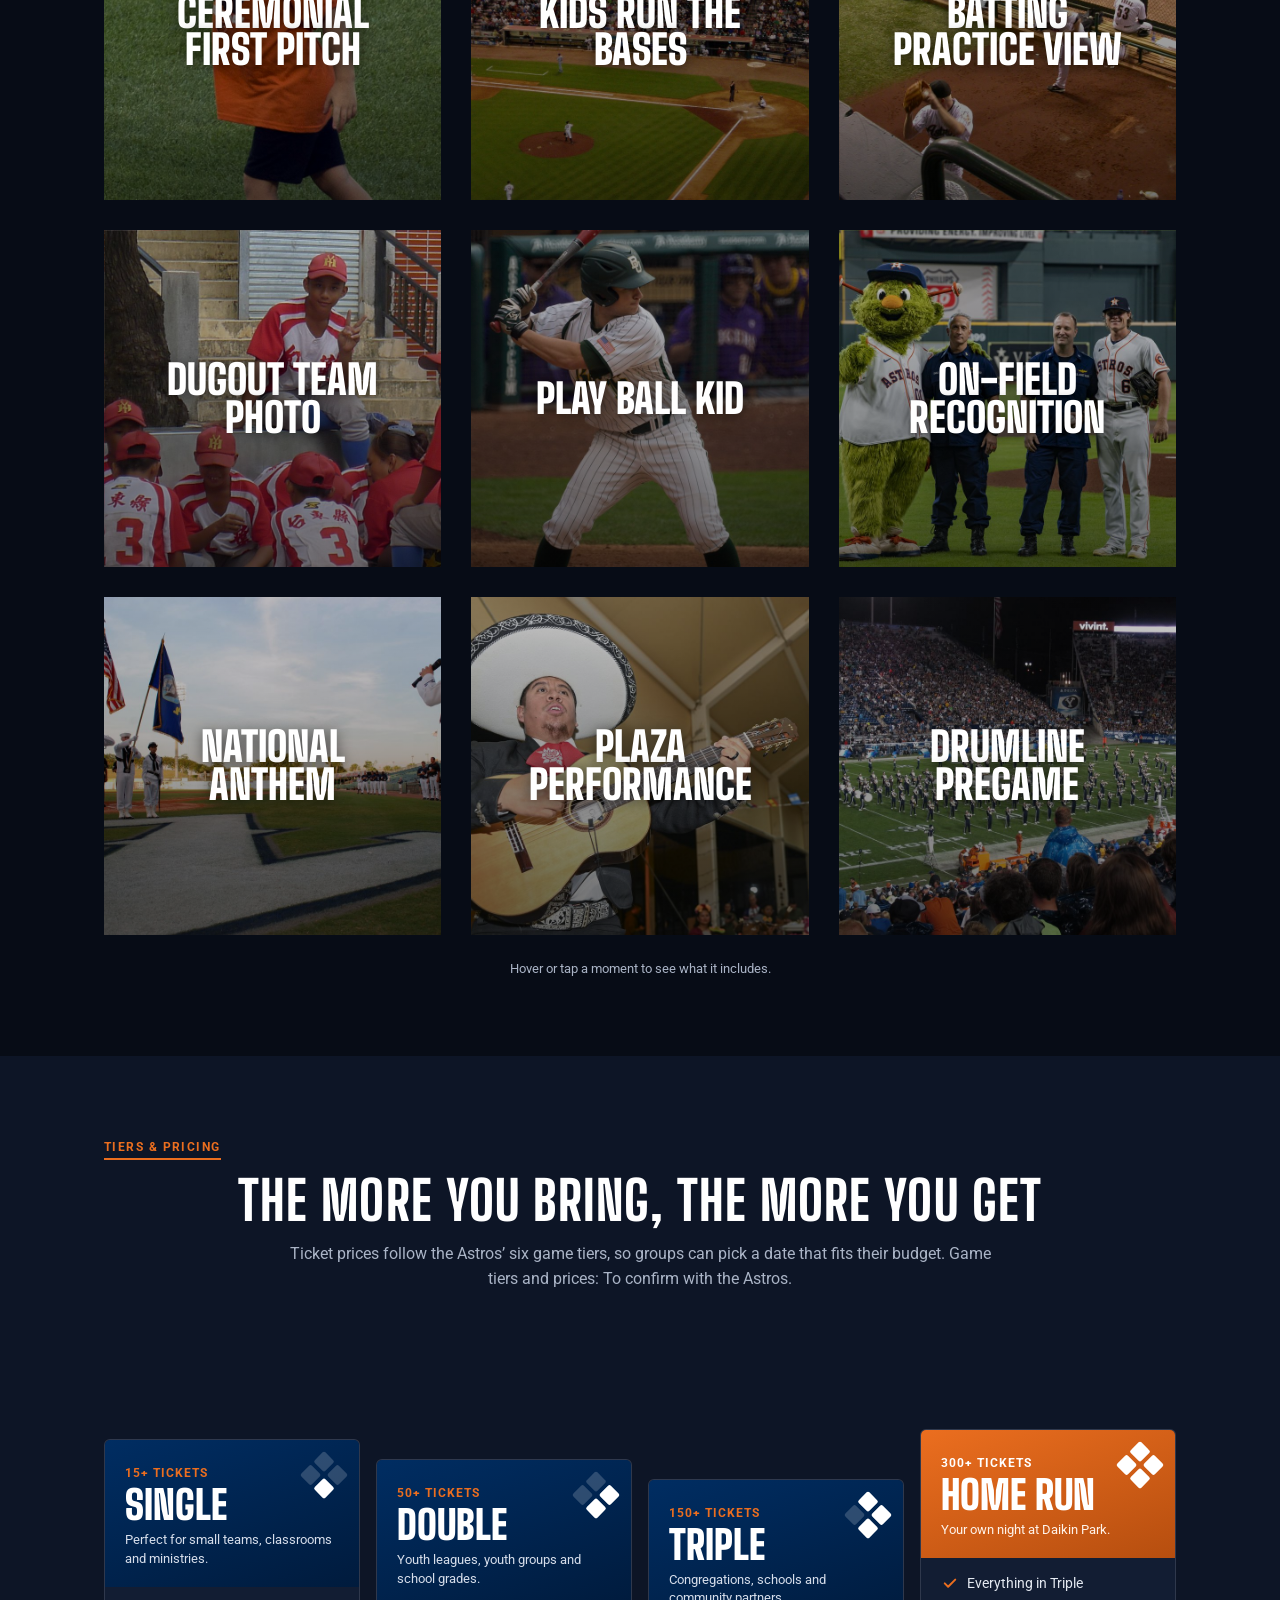
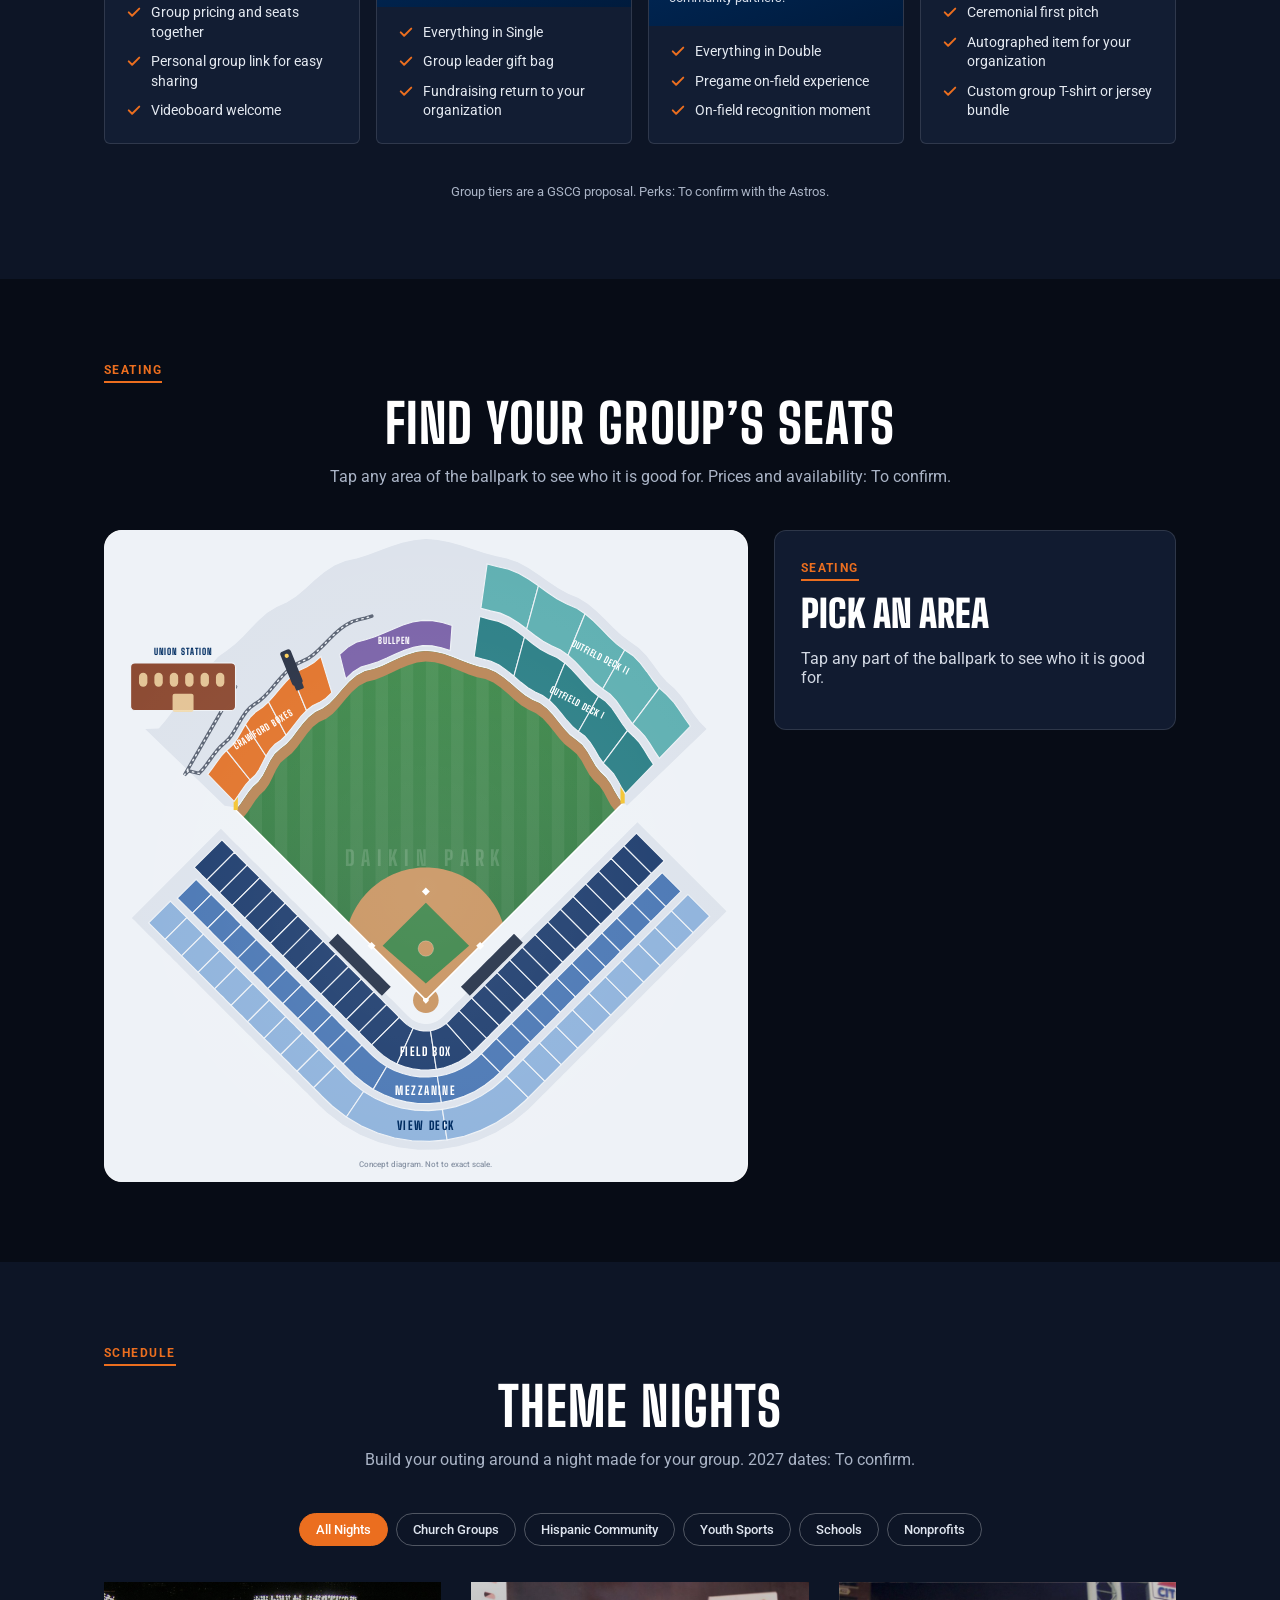
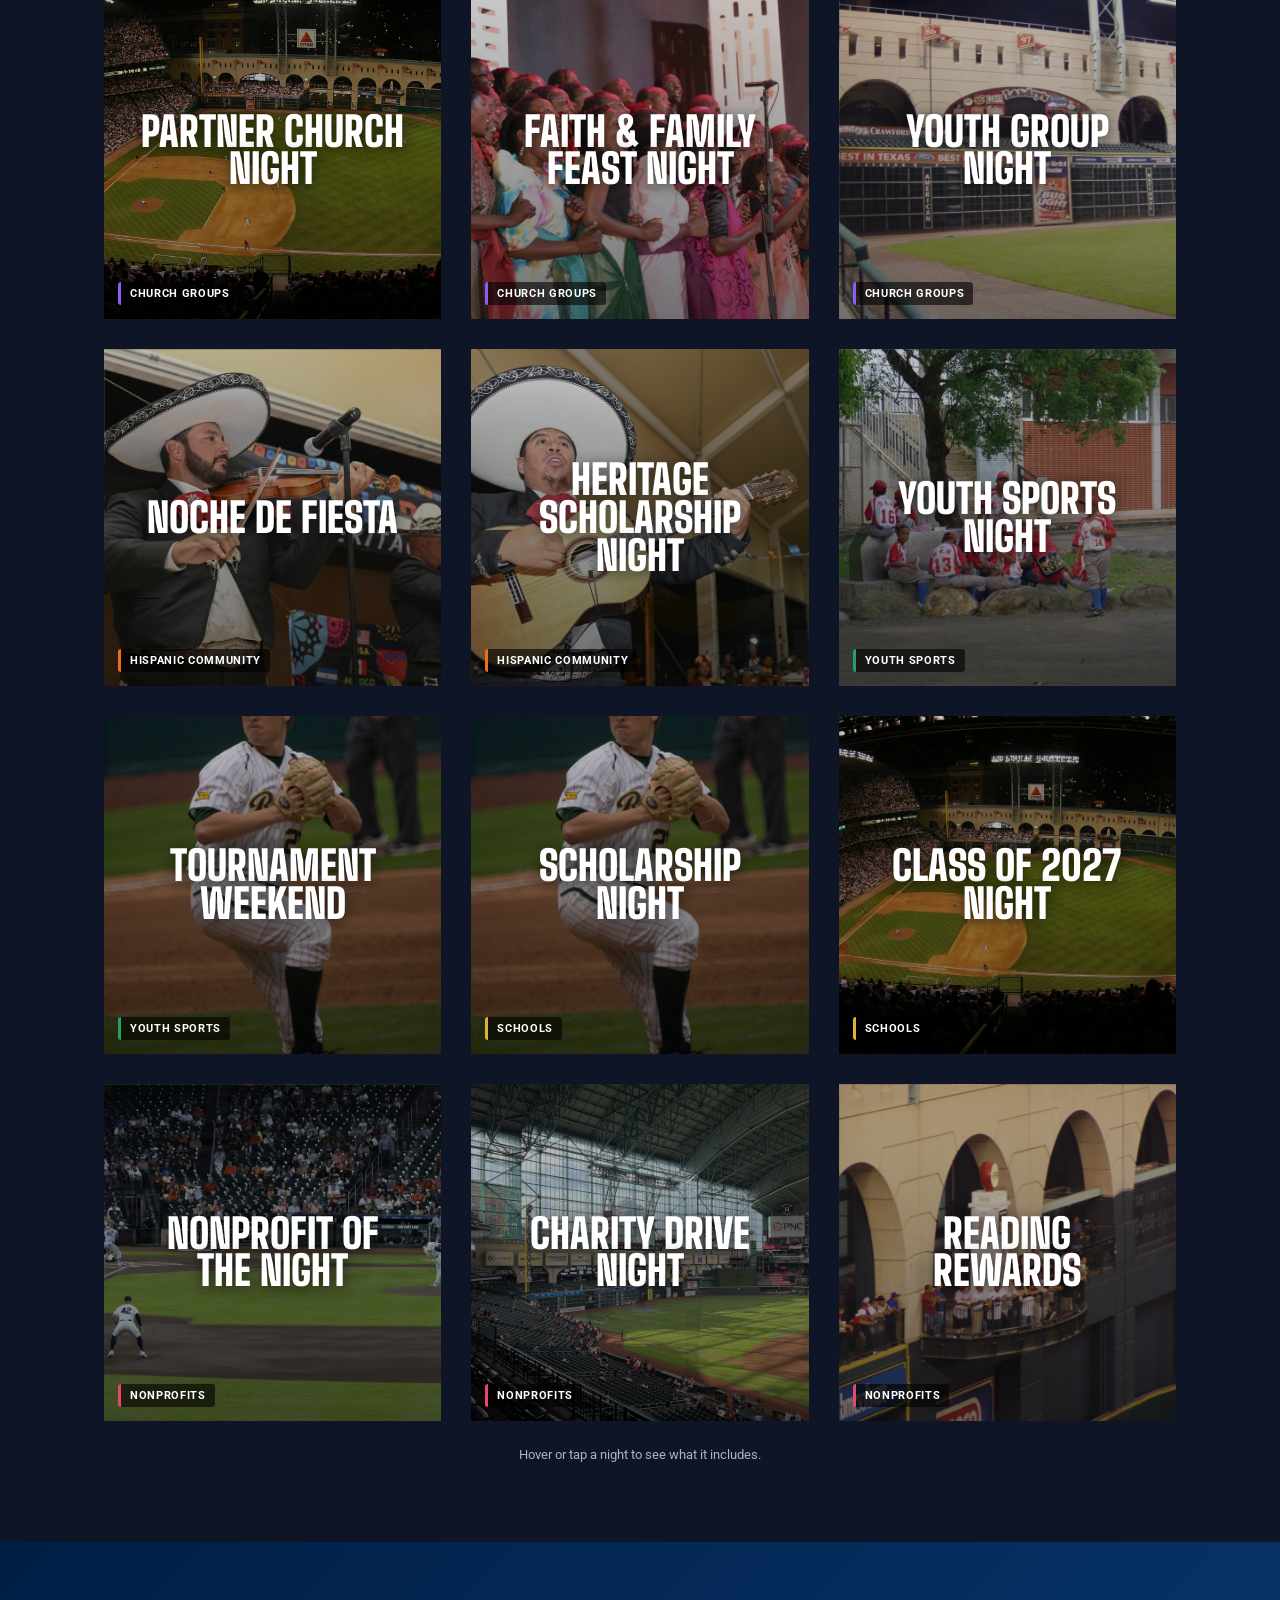
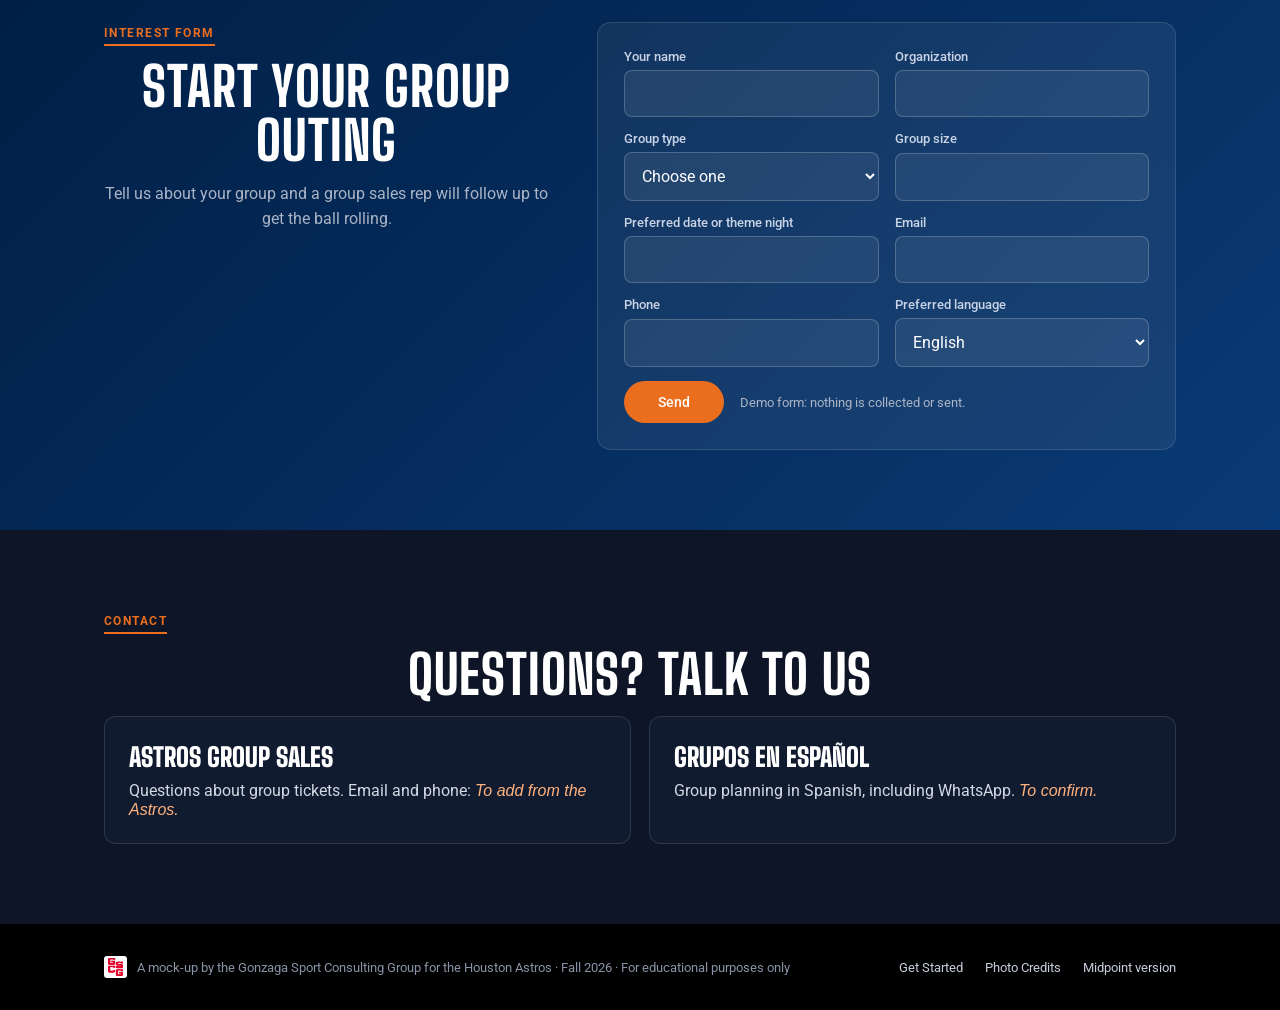
==== commit 300a4917: "Strip to working draft: day at the park, tiers, seating map, theme nights, interest form, contact; k" ====
--- a/index.html
+++ b/index.html
@@ -4,23 +4,24 @@
 <meta charset="utf-8">
 <meta name="viewport" content="width=device-width, initial-scale=1">
 <meta name="robots" content="noindex, nofollow">
-<title>Group Tickets Mock-up · GSCG</title>
-<meta name="description" content="A mock-up showing how GSCG’s midpoint ideas for Astros group ticket sales could work in practice.">
+<title>Group Tickets Working Draft · GSCG</title>
+<meta name="description" content="GSCG working draft of a group ticket website for Daikin Park.">
 <link rel="icon" href="img/astros.png">
 <link rel="preconnect" href="https://fonts.googleapis.com"><link rel="preconnect" href="https://fonts.gstatic.com" crossorigin>
 <link href="https://fonts.googleapis.com/css2?family=Big+Shoulders+Display:wght@700;800;900&family=Roboto:wght@400;500;700&display=swap" rel="stylesheet">
 <link rel="stylesheet" href="styles.css">
 </head>
 <body>
-<div class="concept"><b>Mock-up</b> of what a final deliverable could look like · Gonzaga Sport Consulting Group midpoint, Fall 2026 · Not an official Houston Astros or MLB page</div>
+<div class="concept"><b>Working draft</b> of the group ticket website · Gonzaga Sport Consulting Group, Fall 2026 · Not an official Houston Astros or MLB page</div>
 <header class="site-nav"><nav id="nav" class="nav-in"></nav></header>
 <main id="app"></main>
 <footer class="foot"><div class="w foot-in">
   <p class="foot-gscg"><img src="img/gscg.png" alt="GSCG">A mock-up by the Gonzaga Sport Consulting Group for the Houston Astros · Fall 2026 · For educational purposes only</p>
-  <ul><li><a href="#/ideas">The Ideas</a></li><li><a href="#/hub">Group Leader Hub</a></li><li><a href="#/credits">Photo Credits</a></li></ul>
+  <ul><li><a href="#/start">Get Started</a></li><li><a href="#/credits">Photo Credits</a></li><li><a href="midpoint/">Midpoint version</a></li></ul>
 </div></footer>
 <div id="toast" class="toast" role="status"></div>
 <script src="content.js"></script>
+<script src="stadium.js"></script>
 <script src="app.js"></script>
 </body>
 </html>
--- a/styles.css
+++ b/styles.css
@@ -275,3 +275,57 @@
 }
 .gp-bar i:last-of-type b { transform: translateX(-100%); }
 .gp-bar i:first-of-type b { transform: none; }
+
+/* ---------- working draft additions */
+.hero .draft-note { margin-top: 26px; font-size: 13px; color: #ffb27c; letter-spacing: .04em; }
+.tbc { color: #ffb27c; font-style: italic; }
+.sub-title { font: 900 30px var(--display); text-transform: uppercase; margin: 64px 0 22px; }
+.day { list-style: none; padding: 0; margin: 0; display: grid; grid-template-columns: repeat(5, 1fr); gap: 18px; }
+.day-img { position: relative; aspect-ratio: 4/5; border-radius: 8px; background-size: cover; background-position: center; margin-bottom: 26px; box-shadow: 0 14px 34px rgba(0,0,0,.35); }
+.day-img .num { position: absolute; left: 14px; bottom: -18px; width: 40px; height: 40px; border-radius: 50%; background: var(--orange); color: #fff; font: 900 20px/40px var(--display); text-align: center; box-shadow: 0 0 0 4px var(--bg); }
+.day h3 { font-size: 16px; text-transform: uppercase; letter-spacing: .03em; margin: 0 0 6px; }
+.day p { font-size: 14px; color: #d3d9e4; line-height: 1.5; margin: 0; }
+.seat-wrap { display: grid; grid-template-columns: minmax(0, 1.6fr) minmax(260px, 1fr); gap: 26px; align-items: start; }
+.stadium { background: #fff; border-radius: 18px; overflow: hidden; }
+.stadium svg { width: 100%; height: auto; display: block; }
+.stadium .bg { fill: #eef2f7; } .stadium .concourse polygon { fill: #dde3ec; }
+.stadium .mow rect { fill: rgba(255,255,255,.055); } .stadium .track { fill: #b98657; } .stadium .dirt { fill: #c8935f; }
+.stadium .mound { stroke: rgba(255,255,255,.35); stroke-width: 1; } .stadium .infield-grass { fill: #3b8448; }
+.stadium .chalk { stroke: #fff; stroke-width: 2.2; } .stadium .base { fill: #fff; } .stadium .dugout { fill: #233047; } .stadium .pole { fill: #f4c430; }
+.stadium .rail { fill: none; stroke: #5b6474; stroke-width: 5; stroke-linecap: round; } .stadium .rail.ties { stroke: #eef2f7; stroke-width: 2; stroke-dasharray: 2 6; }
+.stadium .train rect { fill: #2a3346; } .stadium .train .lamp { fill: #ffd25a; }
+.stadium .zone { cursor: pointer; outline: none; }
+.stadium .zone polygon, .stadium .zone > rect:first-child { fill: var(--zc); stroke: #eef2f7; stroke-width: 1.6; transition: filter .2s, opacity .2s; }
+.stadium .zone:hover polygon, .stadium .zone:hover > rect:first-child { filter: brightness(1.15); }
+.stadium.has-sel .zone:not(.sel) polygon, .stadium.has-sel .zone:not(.sel) > rect:first-child { opacity: .45; }
+.stadium .zone.sel polygon, .stadium .zone.sel > rect:first-child { stroke: #fff; stroke-width: 2.4; filter: drop-shadow(0 0 6px rgba(235,110,31,.9)); }
+.stadium .station .win { fill: #f3d9a8; opacity: .85; pointer-events: none; }
+.stadium .zl { font: 800 17px var(--display); letter-spacing: .12em; text-anchor: middle; fill: var(--navy); pointer-events: none; }
+.stadium .zl.on-dark { fill: #fff; } .stadium .zl.sm { font-size: 13px; letter-spacing: .1em; }
+.stadium .zl.field { font-size: 30px; fill: rgba(255,255,255,.16); letter-spacing: .3em; }
+.stadium .note { font: 500 12px var(--body); fill: #8a95a6; text-anchor: middle; }
+.seat-panel { position: sticky; top: 84px; background: #111b30; border: 1px solid var(--line); border-radius: 12px; padding: 26px; }
+.seat-panel h3 { font: 900 38px/1 var(--display); text-transform: uppercase; margin: 0 0 16px; }
+.seat-panel p { color: #d3d9e4; }
+.seat-panel dl { display: grid; grid-template-columns: 90px 1fr; gap: 8px 12px; margin: 0 0 22px; font-size: 15px; }
+.seat-panel dt { color: var(--muted); } .seat-panel dd { margin: 0; }
+.sw { display: inline-block; width: 12px; height: 12px; border-radius: 3px; margin-right: 8px; vertical-align: -1px; }
+.start { background: linear-gradient(135deg, #001e44, #0a3a75) !important; }
+.start-grid { display: grid; grid-template-columns: 1fr 1.3fr; gap: 48px; align-items: start; }
+.iform { display: grid; grid-template-columns: 1fr 1fr; gap: 14px 16px; background: rgba(255,255,255,.06); border: 1px solid var(--line); border-radius: 14px; padding: 26px; }
+.iform label { display: grid; gap: 6px; font-size: 13px; font-weight: 500; color: #c9d3e6; }
+.iform input, .iform select { font: 400 16px var(--body); padding: 13px; border-radius: 8px; border: 1px solid rgba(255,255,255,.2); background: rgba(255,255,255,.07); color: #fff; }
+.iform select option { color: #222; }
+.iform input:focus, .iform select:focus { outline: 2px solid var(--orange); outline-offset: 1px; }
+.form-foot { grid-column: 1 / -1; display: flex; gap: 16px; align-items: center; flex-wrap: wrap; }
+.form-foot .note { font-size: 13px; color: var(--muted); }
+.contacts { display: grid; grid-template-columns: repeat(auto-fit, minmax(280px, 1fr)); gap: 18px; }
+.contact { background: #111b30; border: 1px solid var(--line); border-radius: 12px; padding: 24px; }
+.contact h3 { font: 900 26px var(--display); text-transform: uppercase; margin: 0 0 8px; }
+.contact p { color: #d3d9e4; margin: 0; }
+@media (max-width: 900px) {
+  .day { grid-template-columns: repeat(2, 1fr); }
+  .seat-wrap, .start-grid { grid-template-columns: 1fr; }
+  .seat-panel { position: static; }
+}
+@media (max-width: 560px) { .iform { grid-template-columns: 1fr; } .day { grid-template-columns: 1fr; } }
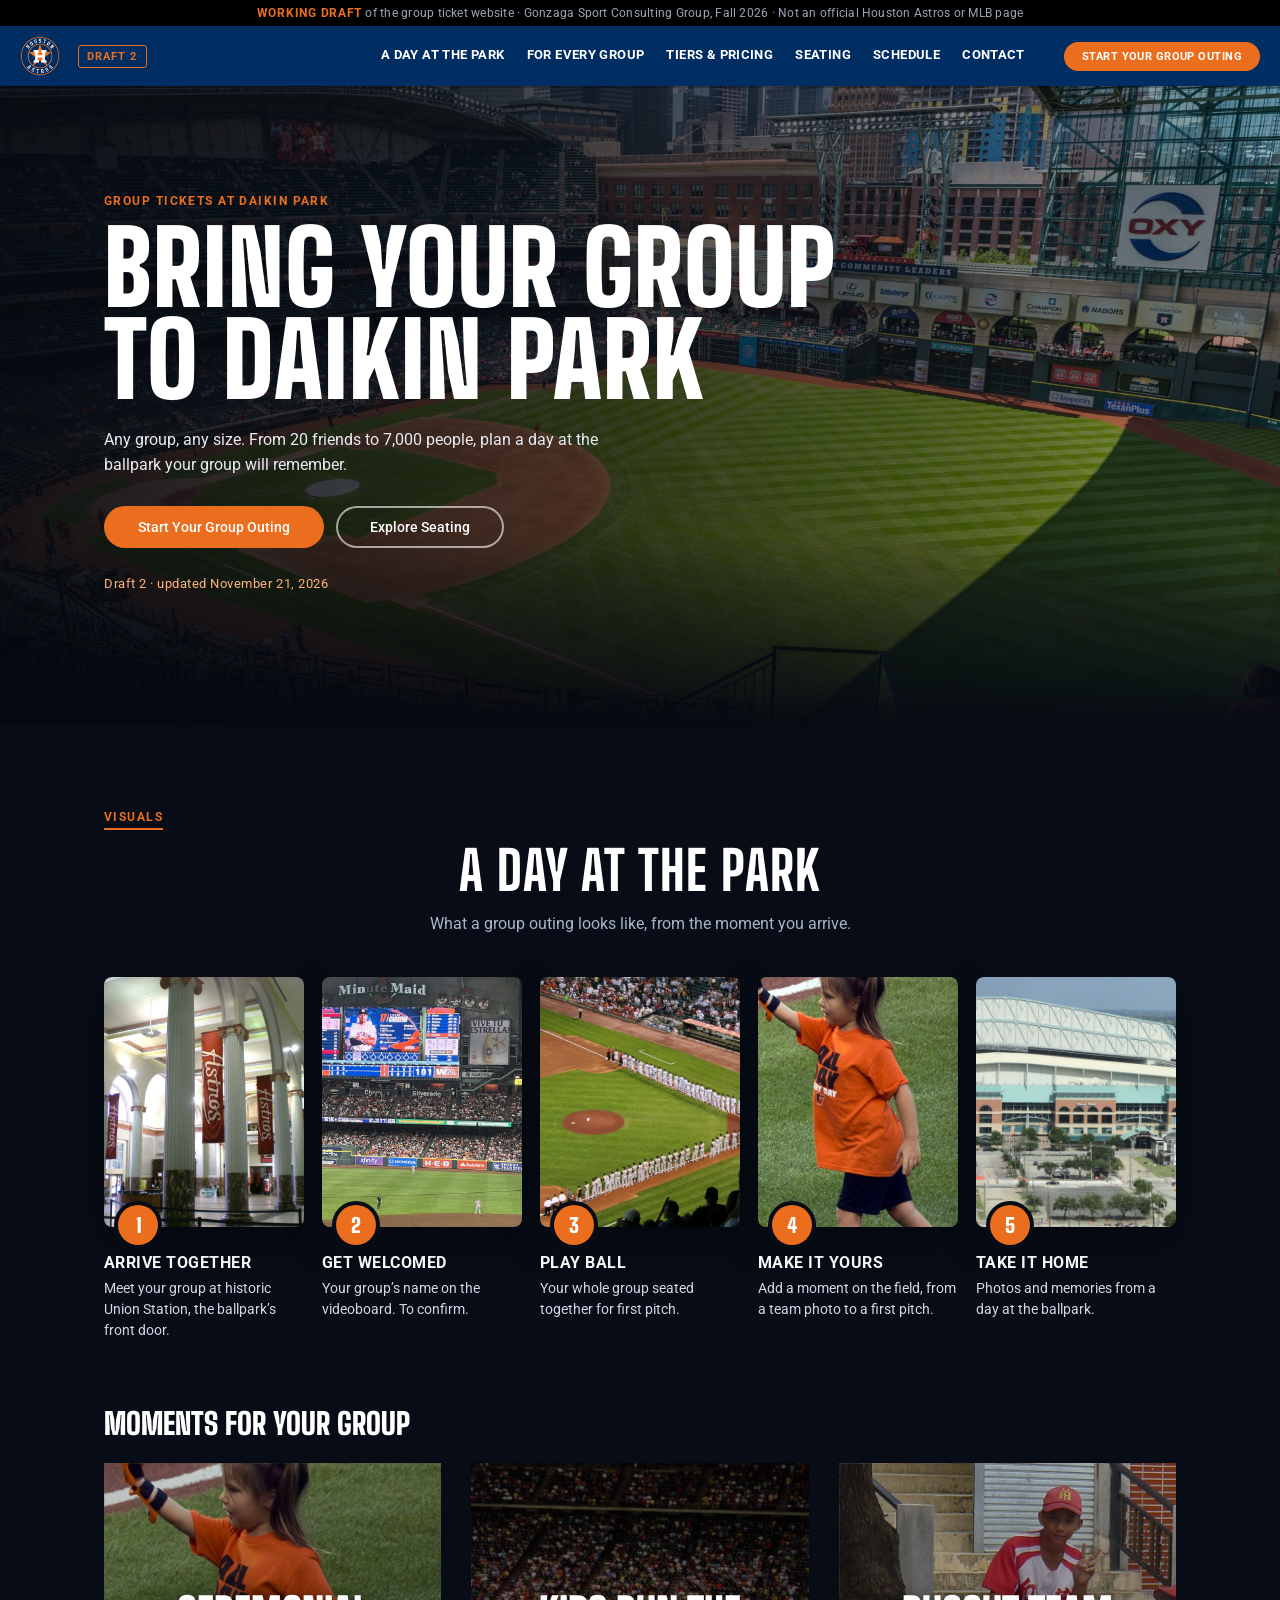
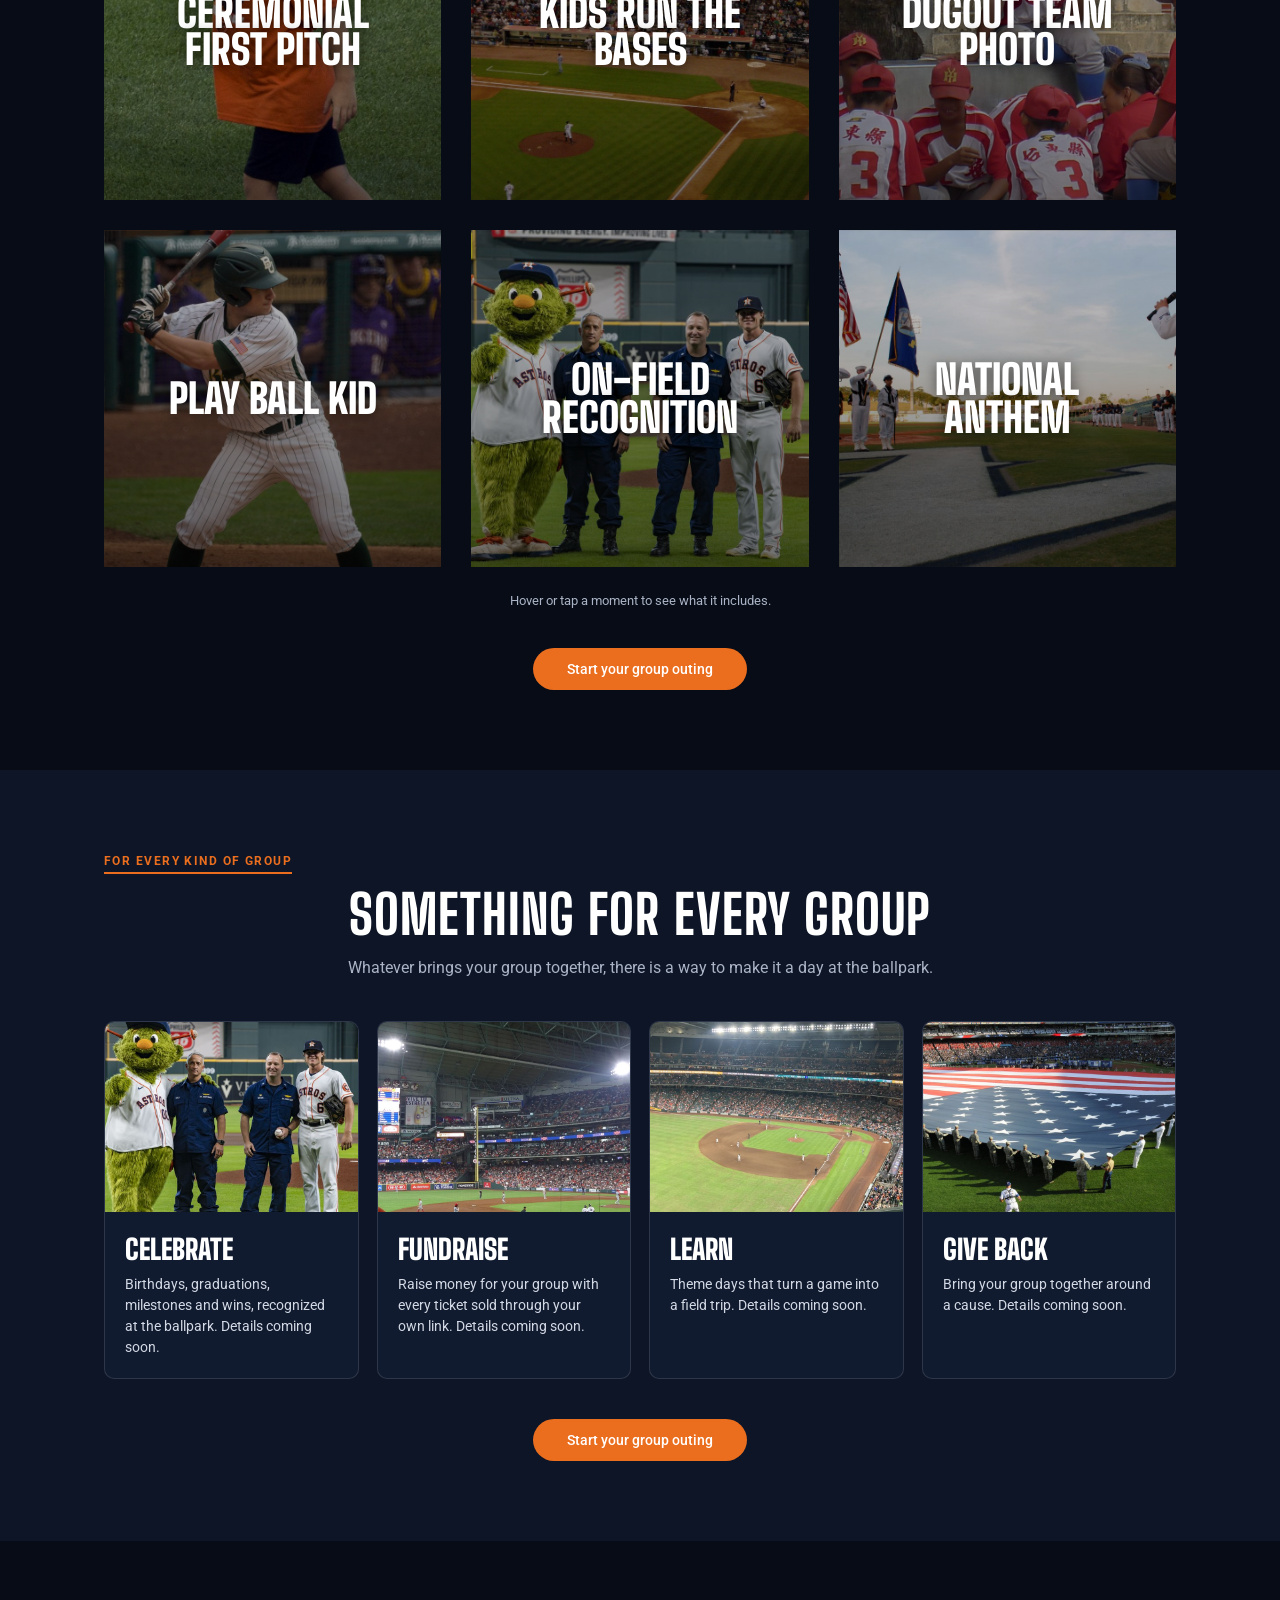
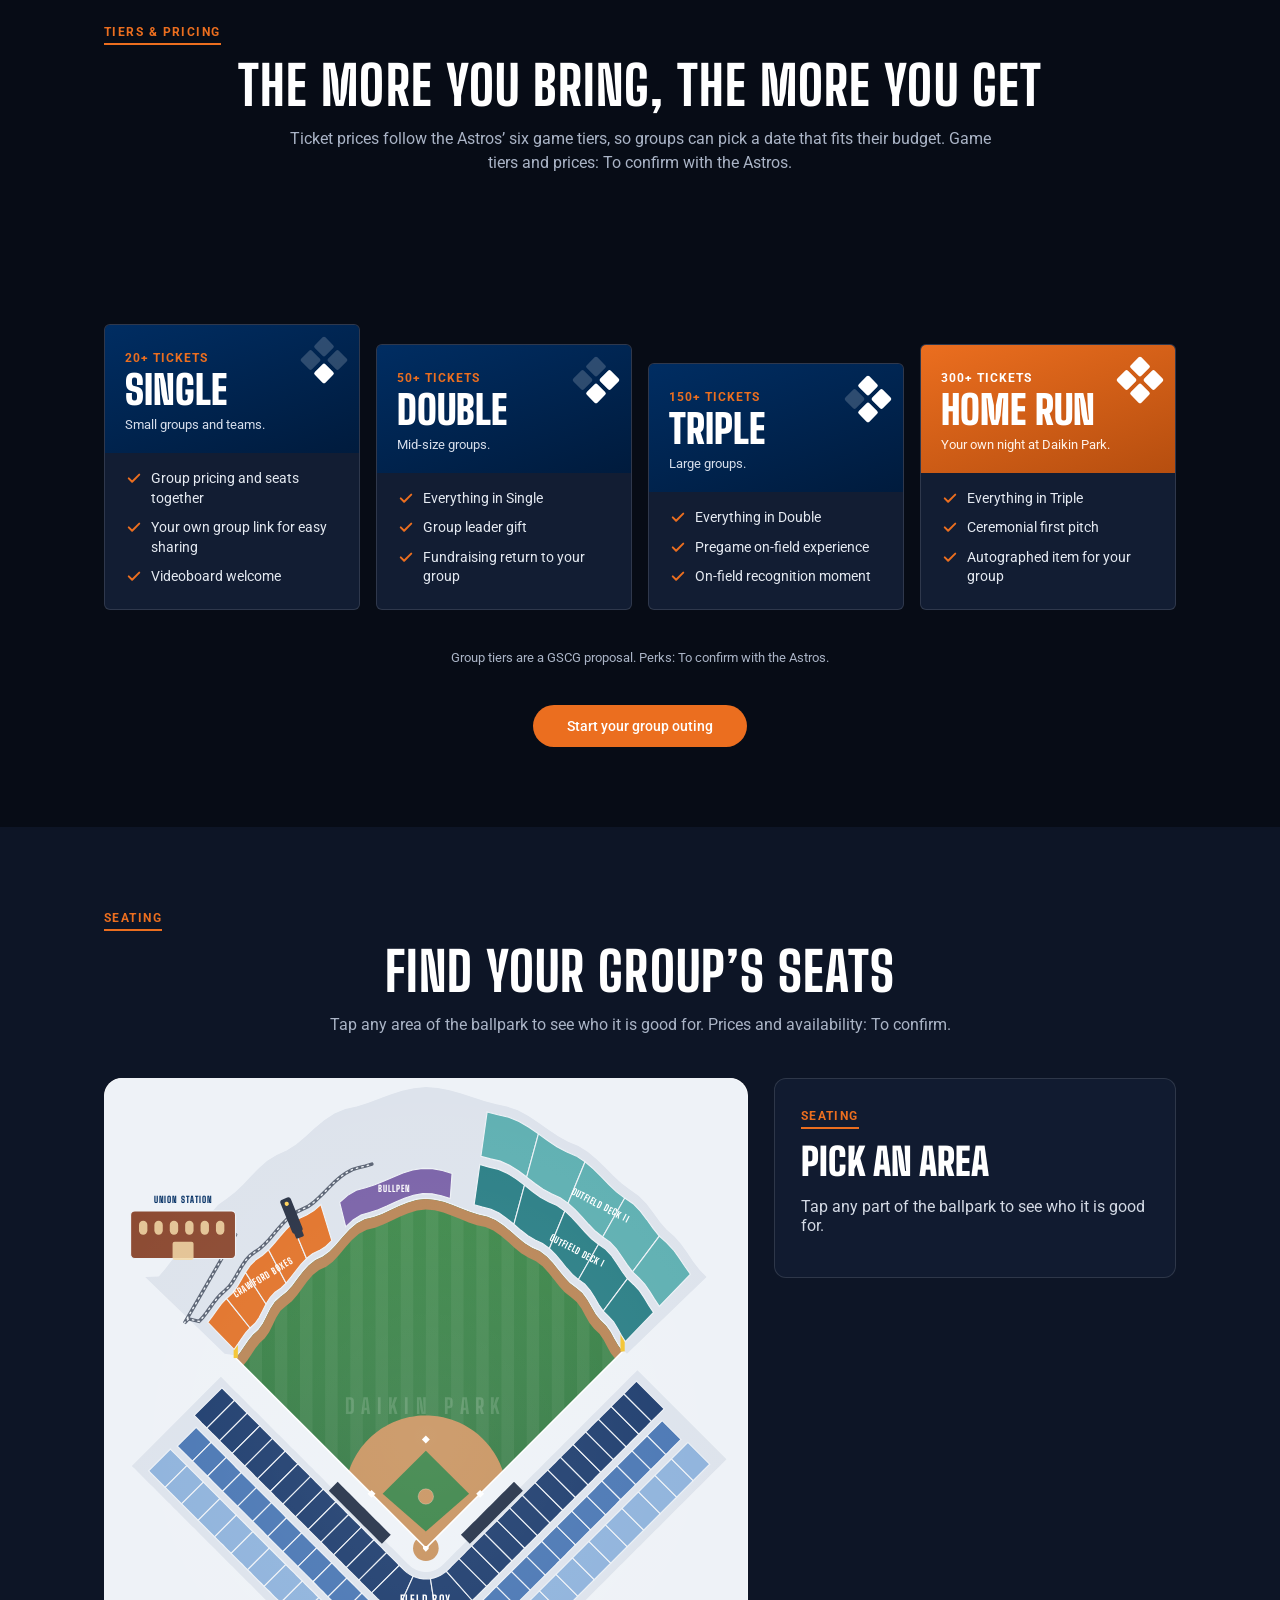
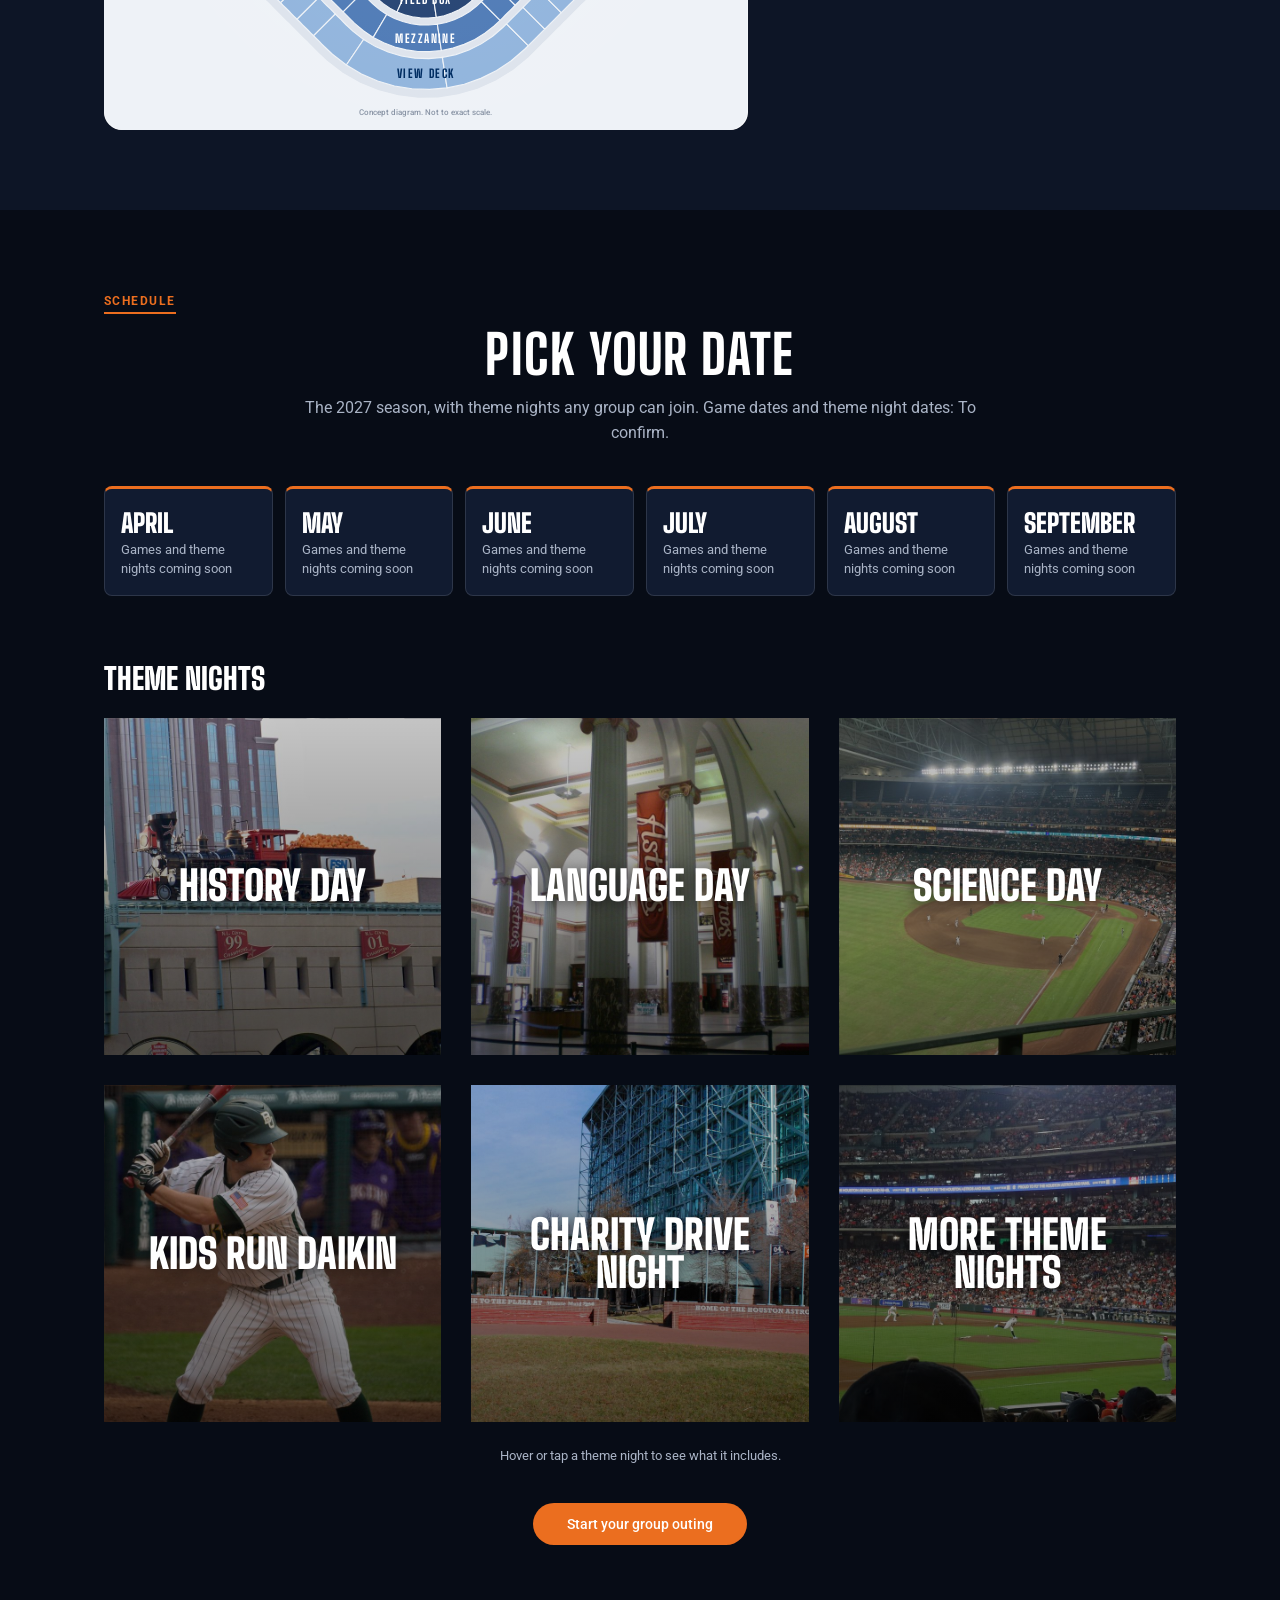
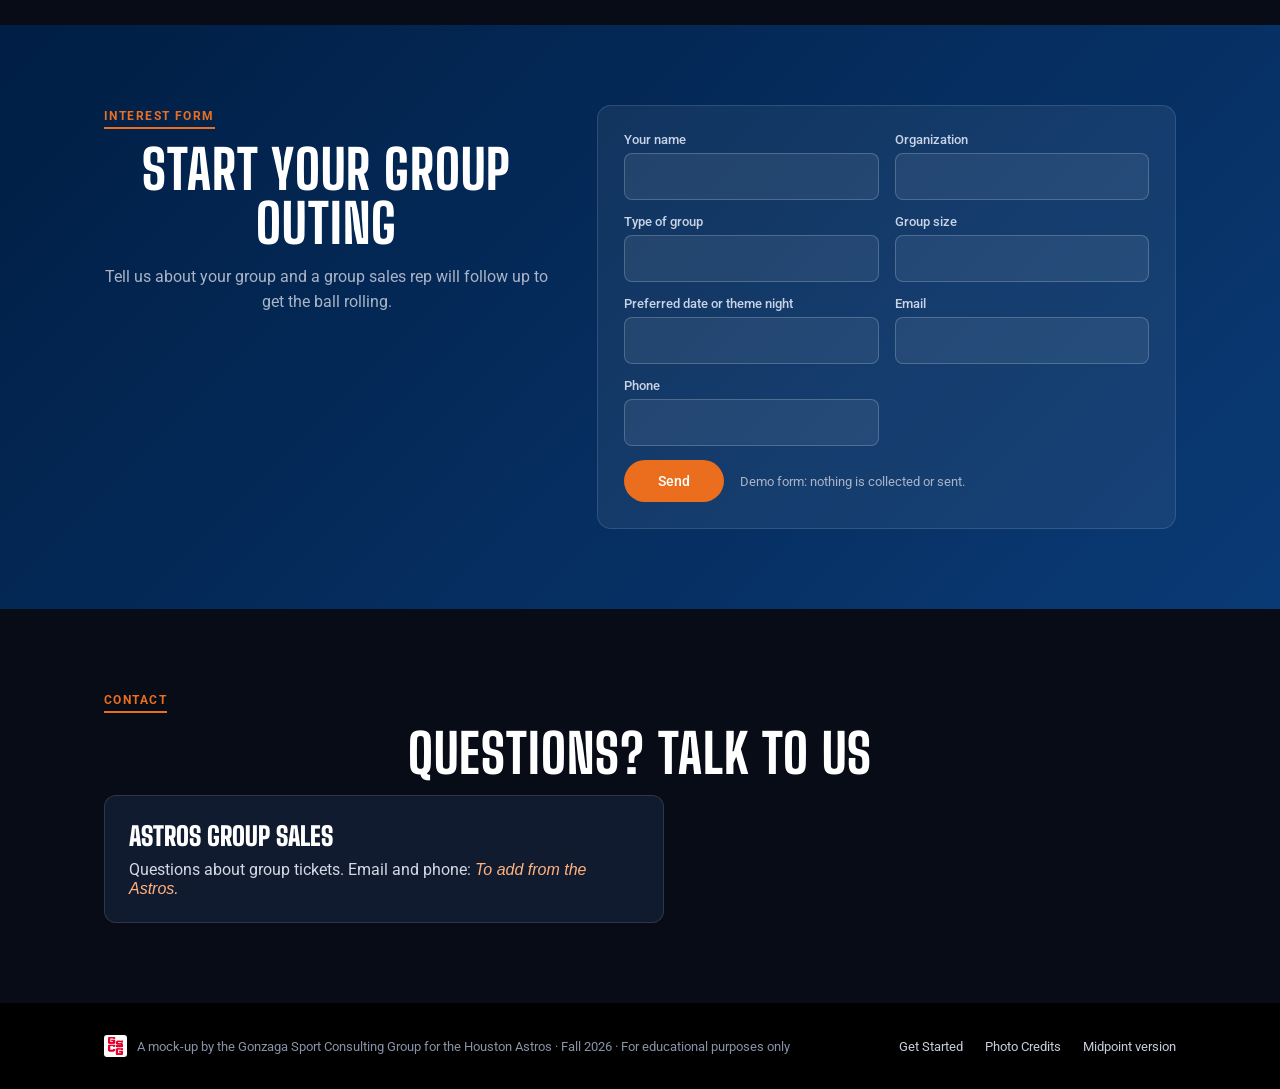
==== commit cf15532a: "Draft 2: remove demographic labels; add For Every Group, neutral schedule, CTA on every section Co-A" ====
--- a/index.html
+++ b/index.html
@@ -9,7 +9,7 @@
 <link rel="icon" href="img/astros.png">
 <link rel="preconnect" href="https://fonts.googleapis.com"><link rel="preconnect" href="https://fonts.gstatic.com" crossorigin>
 <link href="https://fonts.googleapis.com/css2?family=Big+Shoulders+Display:wght@700;800;900&family=Roboto:wght@400;500;700&display=swap" rel="stylesheet">
-<link rel="stylesheet" href="styles.css">
+<link rel="stylesheet" href="styles.css?v=d2">
 </head>
 <body>
 <div class="concept"><b>Working draft</b> of the group ticket website · Gonzaga Sport Consulting Group, Fall 2026 · Not an official Houston Astros or MLB page</div>
@@ -20,8 +20,8 @@
   <ul><li><a href="#/start">Get Started</a></li><li><a href="#/credits">Photo Credits</a></li><li><a href="midpoint/">Midpoint version</a></li></ul>
 </div></footer>
 <div id="toast" class="toast" role="status"></div>
-<script src="content.js"></script>
-<script src="stadium.js"></script>
-<script src="app.js"></script>
+<script src="content.js?v=d2"></script>
+<script src="stadium.js?v=d2"></script>
+<script src="app.js?v=d2"></script>
 </body>
 </html>
--- a/styles.css
+++ b/styles.css
@@ -329,3 +329,22 @@
   .seat-panel { position: static; }
 }
 @media (max-width: 560px) { .iform { grid-template-columns: 1fr; } .day { grid-template-columns: 1fr; } }
+
+/* ---------- draft 2 */
+.nav-cta { margin-left: 10px; white-space: nowrap; }
+.sec-cta { margin-top: 40px; text-align: center; }
+.every { display: grid; grid-template-columns: repeat(4, 1fr); gap: 18px; }
+.ev { background: #111b30; border: 1px solid var(--line); border-radius: 10px; overflow: hidden; transition: transform .2s, border-color .2s; }
+.ev:hover { transform: translateY(-4px); border-color: var(--orange); }
+.ev-img { aspect-ratio: 4/3; background-size: cover; background-position: center; }
+.ev-body { padding: 20px; }
+.ev h3 { font: 900 28px var(--display); text-transform: uppercase; margin: 0 0 8px; }
+.ev p { font-size: 14px; color: #d3d9e4; line-height: 1.5; margin: 0; }
+.months { display: grid; grid-template-columns: repeat(6, 1fr); gap: 12px; }
+.month { background: #111b30; border: 1px solid var(--line); border-top: 3px solid var(--orange); border-radius: 8px; padding: 18px 16px; }
+.month b { display: block; font: 900 26px var(--display); text-transform: uppercase; }
+.month span { font-size: 13px; color: var(--muted); }
+.narrow-c { max-width: 560px; }
+@media (max-width: 1100px) { .nav-cta { margin-left: auto; padding: 8px 12px; } }
+@media (max-width: 900px) { .every { grid-template-columns: repeat(2, 1fr); } .months { grid-template-columns: repeat(3, 1fr); } }
+@media (max-width: 560px) { .every, .months { grid-template-columns: 1fr 1fr; } }
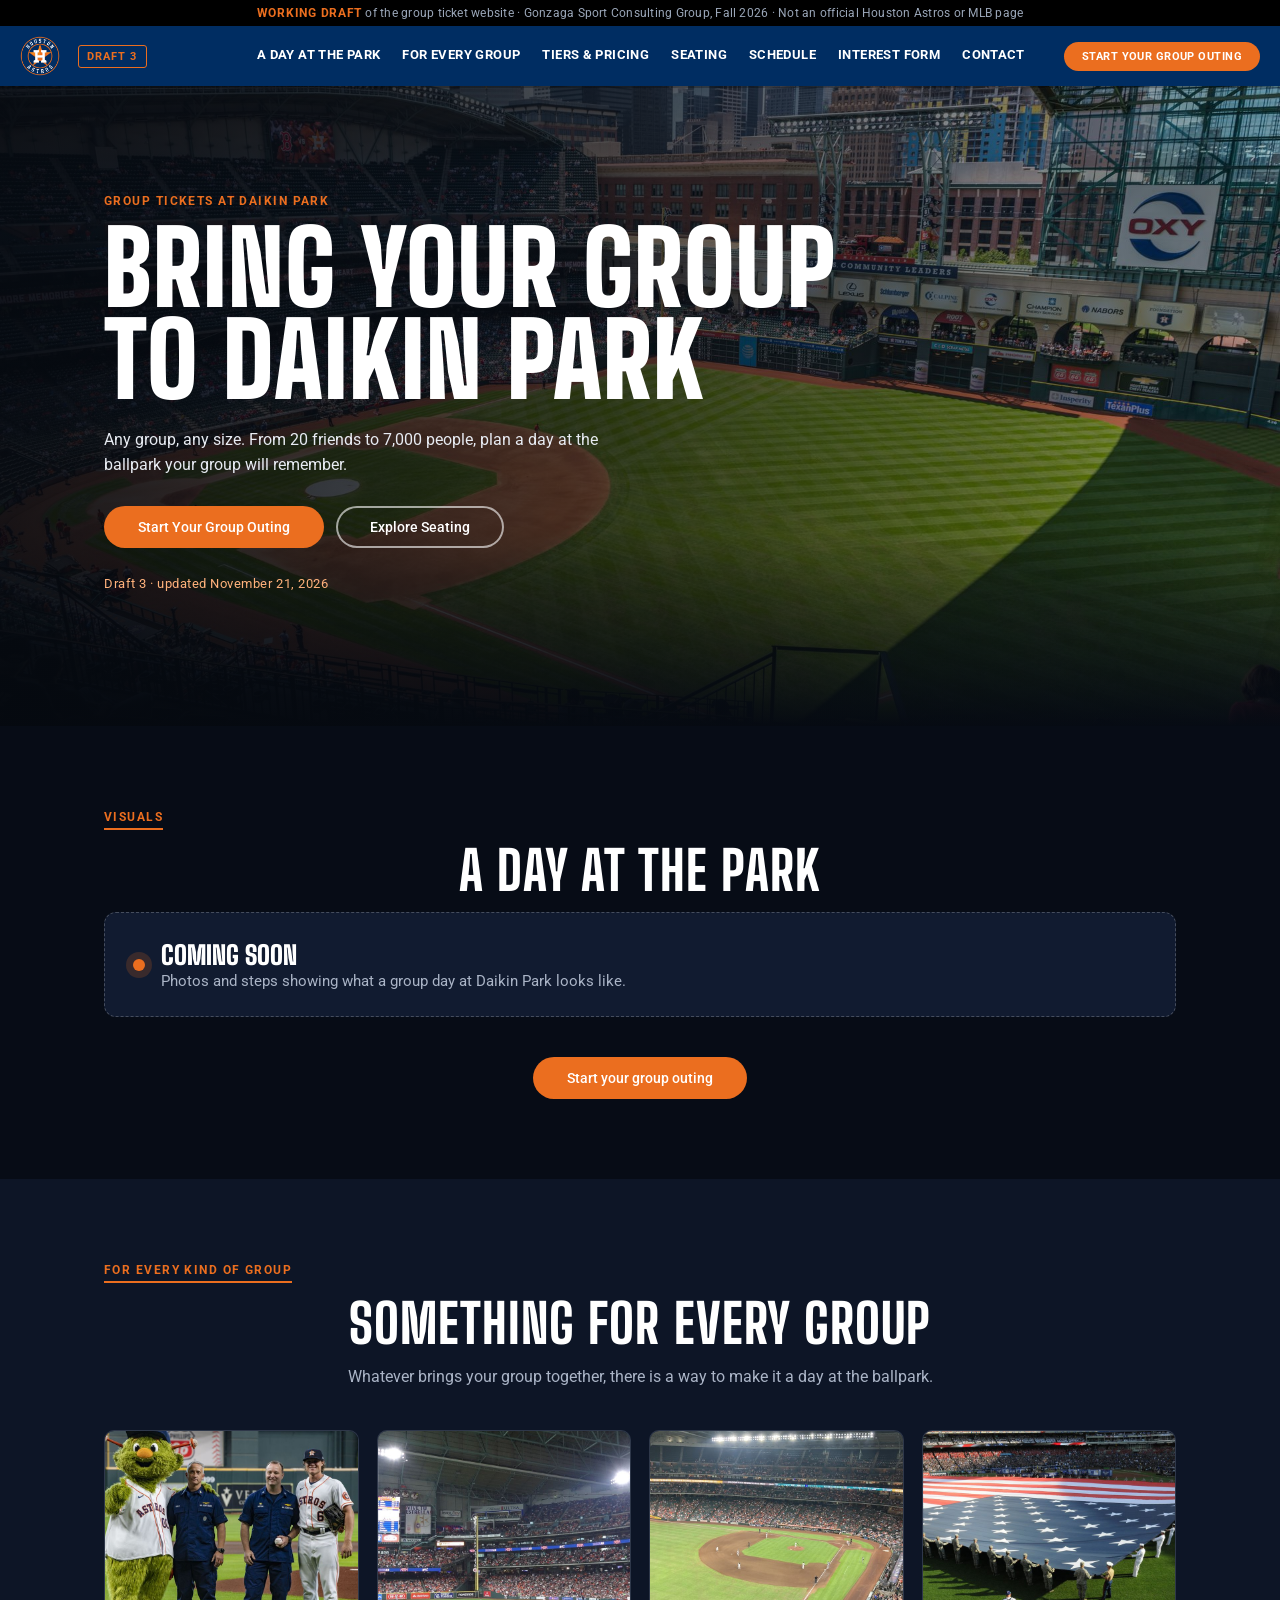
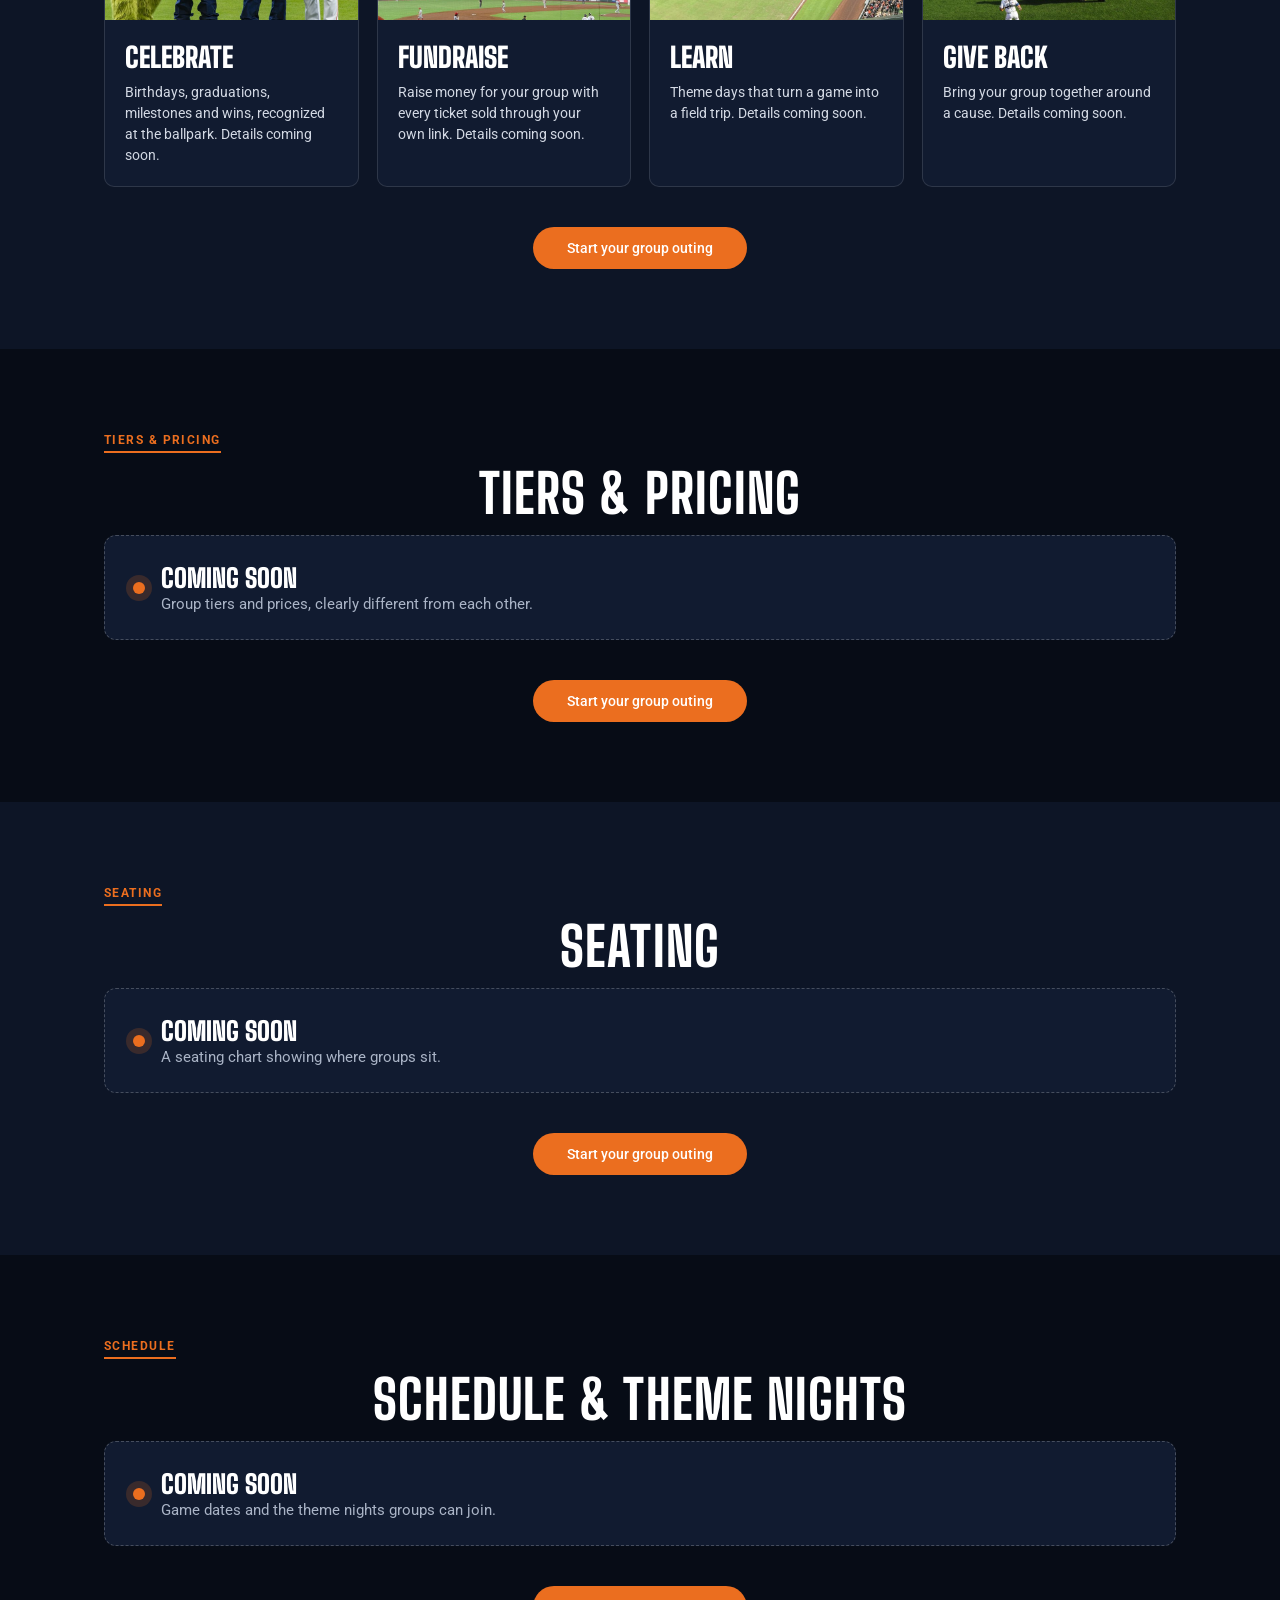
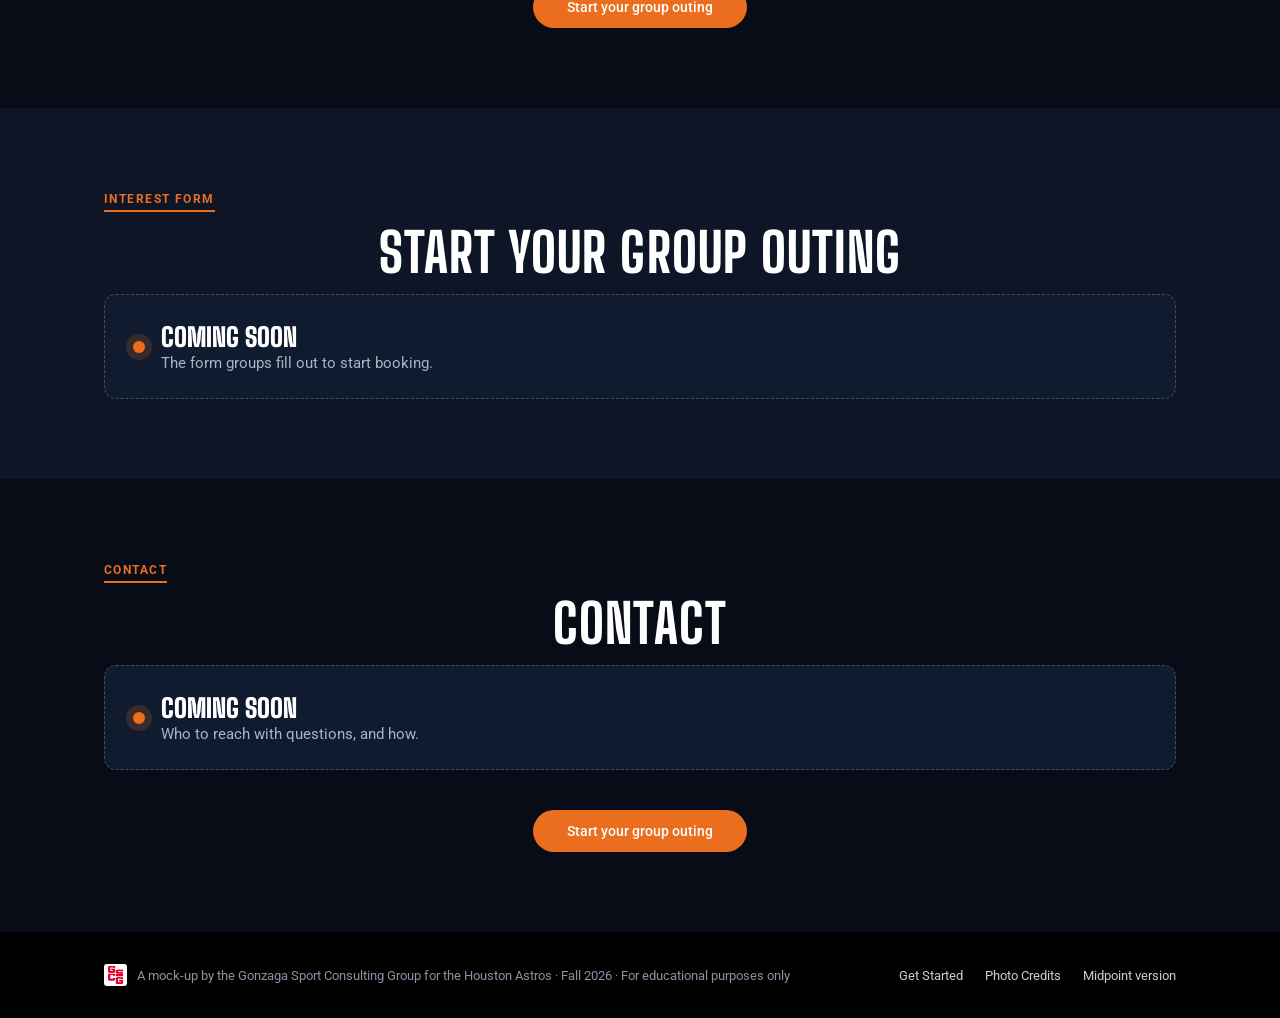
==== commit f003c79f: "Draft 3: Coming soon for every section except the hero and For Every Group Co-Authored-By: Claude Op" ====
--- a/index.html
+++ b/index.html
@@ -9,7 +9,7 @@
 <link rel="icon" href="img/astros.png">
 <link rel="preconnect" href="https://fonts.googleapis.com"><link rel="preconnect" href="https://fonts.gstatic.com" crossorigin>
 <link href="https://fonts.googleapis.com/css2?family=Big+Shoulders+Display:wght@700;800;900&family=Roboto:wght@400;500;700&display=swap" rel="stylesheet">
-<link rel="stylesheet" href="styles.css?v=d2">
+<link rel="stylesheet" href="styles.css?v=d3">
 </head>
 <body>
 <div class="concept"><b>Working draft</b> of the group ticket website · Gonzaga Sport Consulting Group, Fall 2026 · Not an official Houston Astros or MLB page</div>
@@ -20,8 +20,8 @@
   <ul><li><a href="#/start">Get Started</a></li><li><a href="#/credits">Photo Credits</a></li><li><a href="midpoint/">Midpoint version</a></li></ul>
 </div></footer>
 <div id="toast" class="toast" role="status"></div>
-<script src="content.js?v=d2"></script>
-<script src="stadium.js?v=d2"></script>
-<script src="app.js?v=d2"></script>
+<script src="content.js?v=d3"></script>
+<script src="stadium.js?v=d3"></script>
+<script src="app.js?v=d3"></script>
 </body>
 </html>
--- a/styles.css
+++ b/styles.css
@@ -348,3 +348,10 @@
 @media (max-width: 1100px) { .nav-cta { margin-left: auto; padding: 8px 12px; } }
 @media (max-width: 900px) { .every { grid-template-columns: repeat(2, 1fr); } .months { grid-template-columns: repeat(3, 1fr); } }
 @media (max-width: 560px) { .every, .months { grid-template-columns: 1fr 1fr; } }
+
+/* ---------- draft 3 placeholders */
+.soon { display: flex; gap: 16px; align-items: center; background: #111b30; border: 1.5px dashed rgba(255,255,255,.22); border-radius: 12px; padding: 26px 28px; }
+.soon b { display: block; font: 900 26px var(--display); text-transform: uppercase; color: #fff; }
+.soon span { color: var(--muted); font-size: 15px; }
+.soon-dot { width: 12px; height: 12px; border-radius: 50%; background: var(--orange); box-shadow: 0 0 0 7px rgba(235,110,31,.18); flex: none; }
+.band .sec-sub:empty { display: none; }
